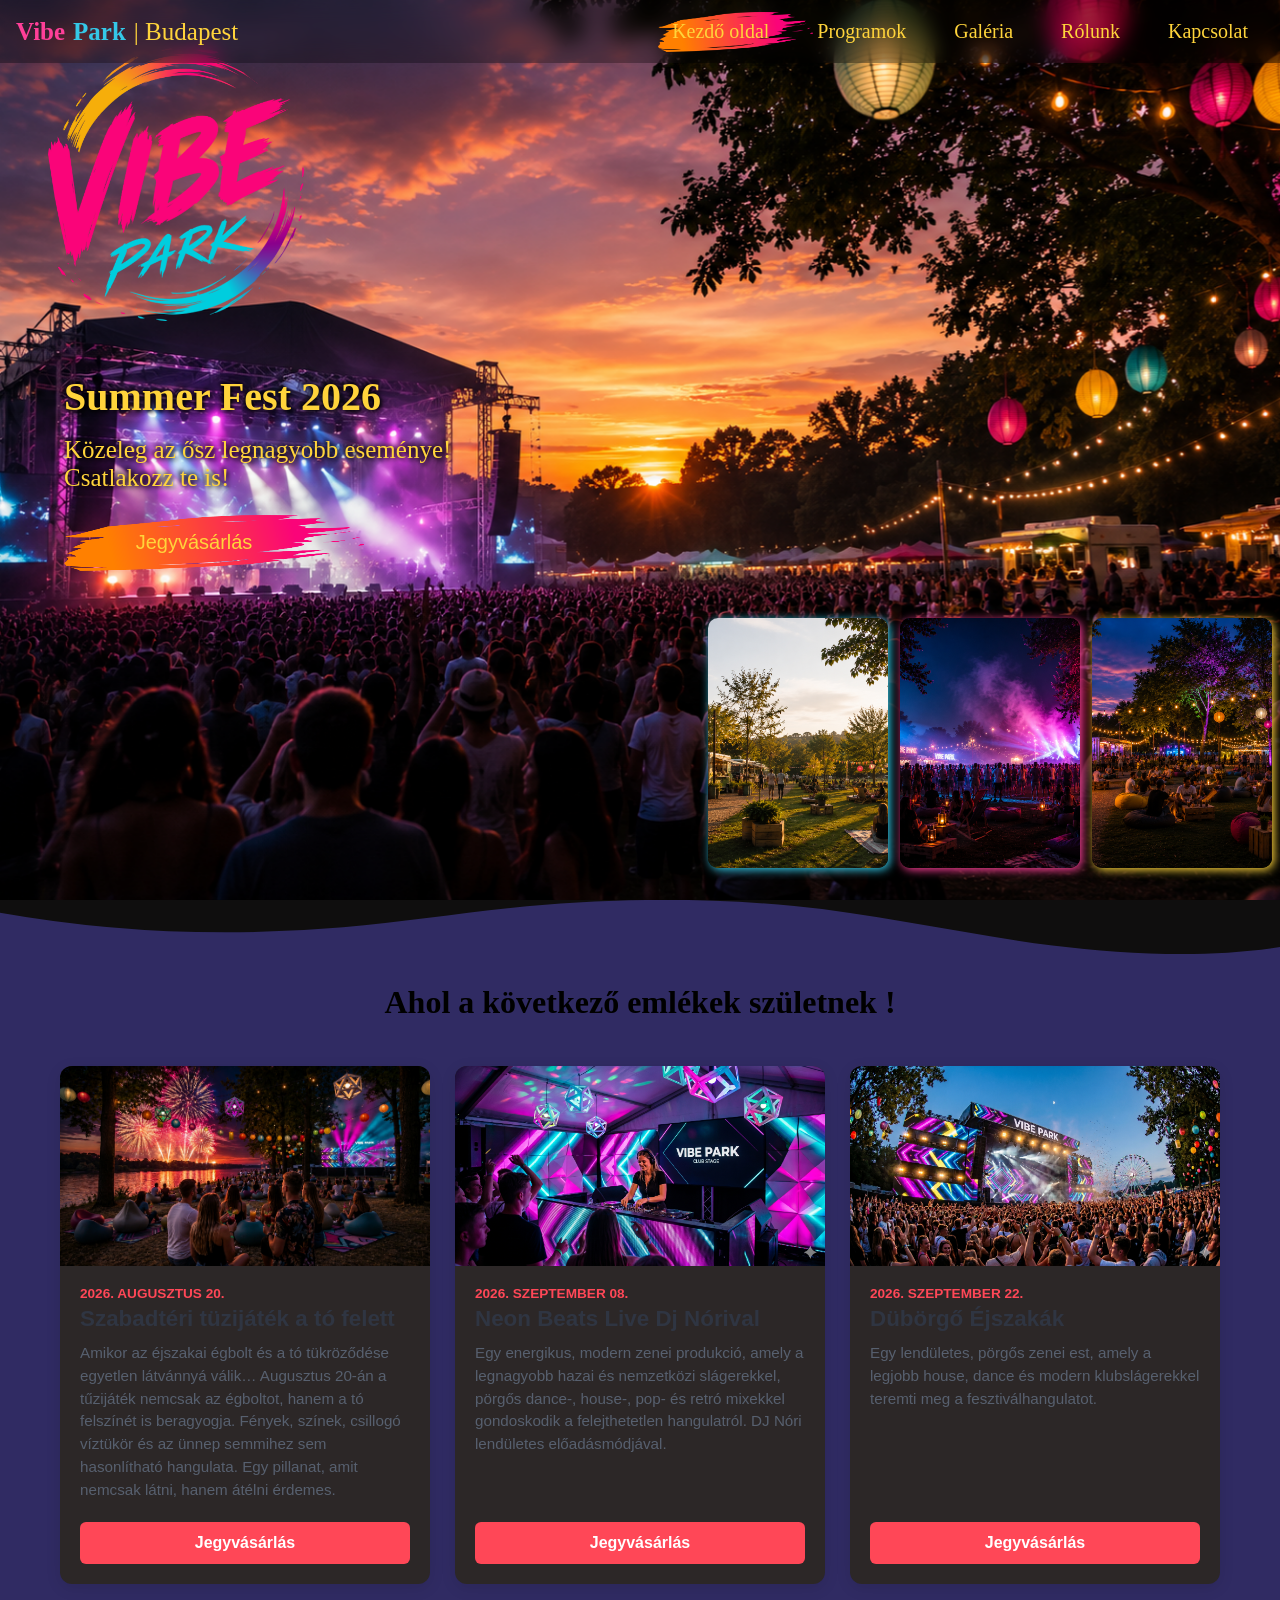
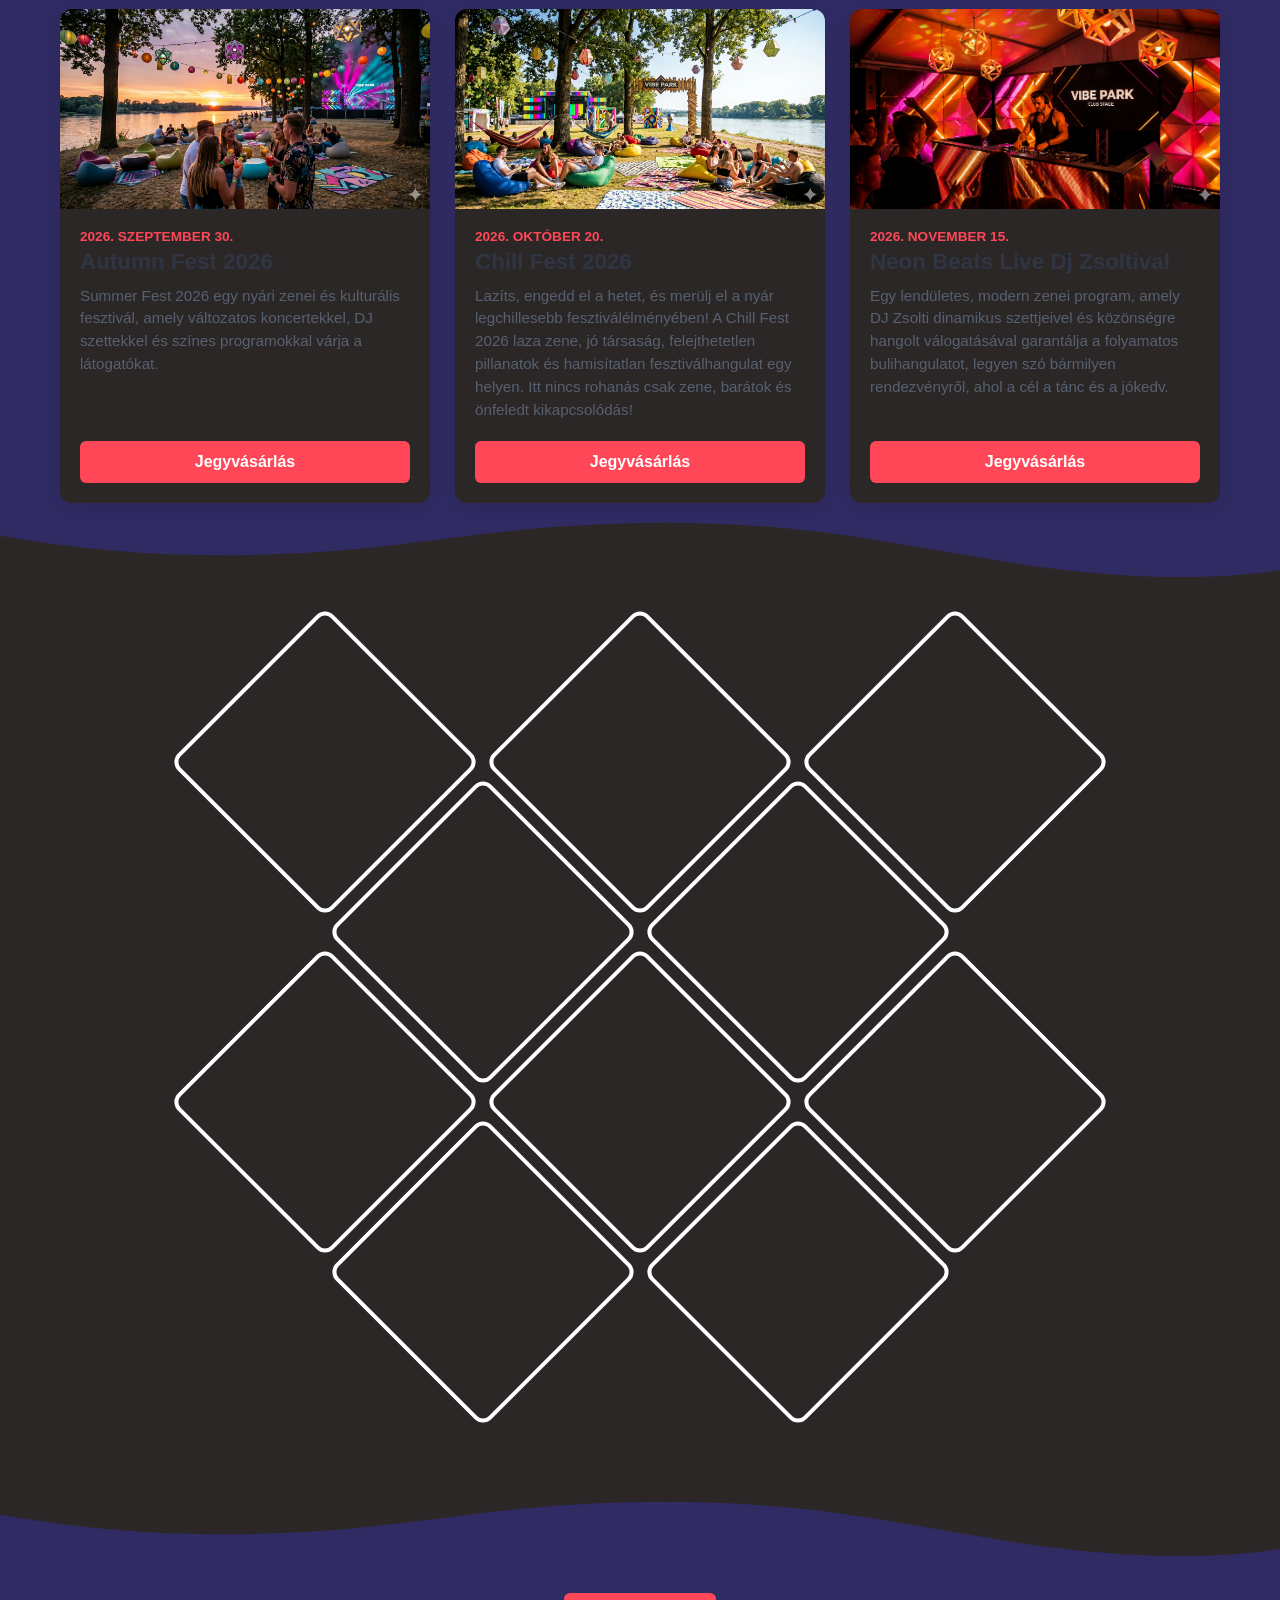
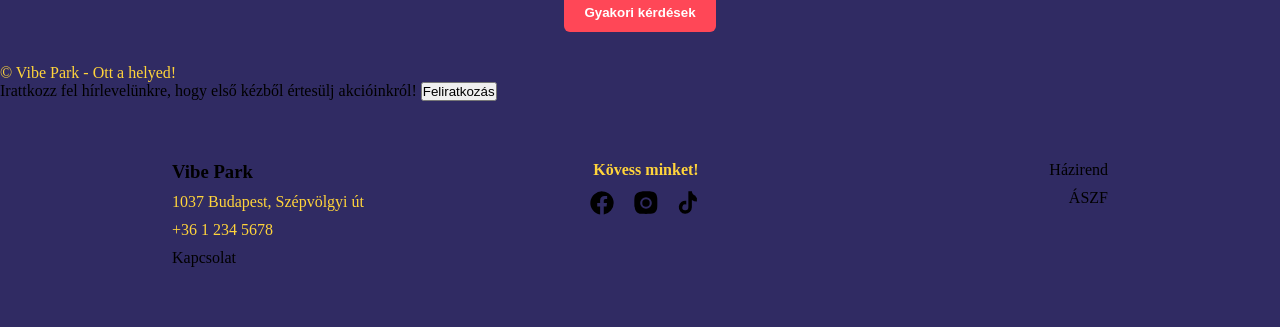
==== index.html @ c8af273b "Lorem kicserélve és elírások javítása" ====
<!DOCTYPE html>
<html lang="hu">

<head>
    <meta charset="UTF-8">
    <meta name="viewport" content="width=device-width, initial-scale=1.0">
    <title>Vibe Park Szabadtéri és Klubhelyszín</title>
    <link rel="stylesheet" href="style/main.css">
    <link rel="stylesheet" href="style/gallery.css">
    <link rel="stylesheet" href="style/hero.css">
    <link rel="stylesheet" href="style/menu.css">
    <link rel="stylesheet" href="style/koncert.css">
</head>

<body>
    <nav class="nav">
        <a class="navbar-brand" href="#top">
            <p style="color: #ff3f98; padding-right: 8px; font-weight: bold;">Vibe</p>
            <p style="color: #34c8e8; padding-right: 8px; font-weight: bold;">Park</p>| Budapest
        </a>
        <button class="nav-toggler" onclick="hambOn()">
            <div class="navbar-toggler-icon">
                <div class="hambicon-line hambline1"></div>
                <div class="hambicon-line hambline2"></div>
                <div class="hambicon-line hambline3"></div>
            </div>
        </button>
        <ul class="nav-list hidden-nav-list">
            <li class="nav-item hidden-nav-item">
                <div class="img-active"></div>
                <div class="img"></div>
                <a class="nav-link" aria-current="page" href="index.html">Kezdő oldal</a>
            </li>
            <li class="nav-item hidden-nav-item">
                <div class="img"></div>
                <a class="nav-link" href="sites/programok.html">Programok</a>
            </li>
            <li class="nav-item hidden-nav-item">
                <div class="img"></div>
                <a class="nav-link" href="sites/galeria.html">Galéria</a>
            </li>
            <li class="nav-item hidden-nav-item">
                <div class="img"></div>
                <a class="nav-link" href="sites/rolunk.html">Rólunk</a>
            </li>
            <li class="nav-item hidden-nav-item">
                <div class="img"></div>
                <a class="nav-link" href="sites/kapcsolat.html">Kapcsolat</a>
            </li>
        </ul>
    </nav>

    <main>
        <section class="hero-section" id="top">
            <img id="main-hero" src="" alt="">
            <img src="img/logo/logo.png" alt="Vibe Park logo" class="hero-logo">
            <div class="hero-disc">
                <h1>Summer Fest 2026</h1>
                <p>Közeleg az ősz legnagyobb eseménye! <br> Csatlakozz te is!</p>
            
                <button class="ticket" data-id="3">Jegyvásárlás</button>
            </div>

            <div class="hero-kep">
                <img src="img/hero/hero1.png" alt="">
            </div>

            <div class="hero-kep">
                <img src="img/hero/hero2.png" alt="">
            </div>

            <div class="hero-kep">
                <img src="img/hero/hero3.png" alt="">
            </div>

            <div class="hero-kep">
                <img src="img/hero/hero4.png" alt="">
            </div>

            <div class="hero-kep">
                <img src="img/hero/hero5.png" alt="">
            </div>

        </section>


        <div class="custom-shape-divider">
            <svg id="first-divider" data-name="Layer 1" xmlns="http://www.w3.org/2000/svg" viewBox="0 0 1200 120" preserveAspectRatio="none">
                <path d="M321.39,56.44c58-10.79,114.16-30.13,172-41.86,82.39-16.72,168.19-17.73,250.45-.39C823.78,31,906.67,72,985.66,92.83c70.05,18.48,146.53,26.09,214.34,3V0H0V27.35A600.21,600.21,0,0,0,321.39,56.44Z" 
                class="shape-fill-first"></path>
            </svg>
        </div>

        <h1 style="margin: 25px; text-align: center;">Ahol a következő emlékek születnek !</h1>


        <section class="koncertek-grid">

            <!-- 0. Koncert lejárt, 404 es oldal.-->
            <div class="koncert-kartya">
                <div class="kep-tarolo">
                    <img src="img/koncertek/tuzijatek.png" alt="beltéri koncert dj vel">
                </div>
                <div class="koncert-tartalom">
                    <span class="datum">2026. Augusztus 20.</span>
                    <h3>Szabadtéri tüzijáték a tó felett</h3>
                    <p class="leiras">Amikor az éjszakai égbolt és a tó tükröződése egyetlen látvánnyá válik… Augusztus 20-án a tűzijáték nemcsak az égboltot, hanem a tó felszínét is beragyogja. Fények, színek, csillogó víztükör és az ünnep semmihez sem hasonlítható hangulata. Egy pillanat, amit nemcsak látni, hanem átélni érdemes.</p>
                    <a href="404.html" class="jegy-gomb">Jegyvásárlás</a>
                </div>
            </div>

            <!-- 1. Koncert dj vel-->
            <div class="koncert-kartya">
                <div class="kep-tarolo">
                    <img src="img/koncertek/belteri.png" alt="beltéri koncert dj vel">
                </div>
                <div class="koncert-tartalom">
                    <span class="datum">2026. SZEPTEMBER 08.</span>
                    <h3>Neon Beats Live Dj Nórival</h3>
                    <p class="leiras">Egy energikus, modern zenei produkció, amely a legnagyobb hazai és nemzetközi slágerekkel, pörgős dance-, house-, pop- és retró mixekkel gondoskodik a felejthetetlen hangulatról. DJ Nóri lendületes előadásmódjával.</p>
                    <a href="sites/jegyvasarlas.html" class="jegy-gomb" data-id="1">Jegyvásárlás</a>
                </div>
            </div>

            <!-- 2. Koncert -->
            <div class="koncert-kartya">
                <div class="kep-tarolo">
                    <img src="img/koncertek/elozene.png" alt="élő zene a színpadon">
                </div>
                <div class="koncert-tartalom">
                    <span class="datum">2026. SZEPTEMBER 22.</span>
                    <h3>Dübörgő Éjszakák</h3>
                      <p class="leiras">Egy lendületes, pörgős zenei est, amely a legjobb house, dance és modern klubslágerekkel teremti meg a fesztiválhangulatot.</p>
                    <a href="sites/jegyvasarlas.html" class="jegy-gomb" data-id="2">Jegyvásárlás</a>
                </div>
            </div>

            <!-- 3. Koncert -->
            <div class="koncert-kartya">
                <div class="kep-tarolo">
                    <img src="img/koncertek/este.png" alt="Esti bulira hangolódás">
                </div>
                <div class="koncert-tartalom">
                    <span class="datum">2026. SZEPTEMBER 30.</span>
                    <h3>Autumn Fest 2026</h3>
                    <p class="leiras">Summer Fest 2026 egy nyári zenei és kulturális fesztivál, amely változatos koncertekkel, DJ szettekkel és színes programokkal várja a látogatókat.</p>
                    <a href="sites/jegyvasarlas.html" class="jegy-gomb" data-id="3">Jegyvásárlás</a>
                </div>
            </div>

            <!-- 3. Koncert nappali képpel -->
            <div class="koncert-kartya">
                <div class="kep-tarolo">
                    <img src="img/koncertek/szabadter.png" alt="nappali szabadtér">
                </div>
                <div class="koncert-tartalom">
                    <span class="datum">2026. OKTÓBER 20.</span>
                    <h3>Chill Fest 2026</h3>
                    <p class="leiras">Lazíts, engedd el a hetet, és merülj el a nyár legchillesebb fesztiválélményében! A Chill Fest 2026 laza zene, jó társaság, felejthetetlen pillanatok és hamisítatlan fesztiválhangulat egy helyen. Itt nincs rohanás csak zene, barátok és önfeledt kikapcsolódás!</p>
                    <a href="sites/jegyvasarlas.html" class="jegy-gomb" data-id="4">Jegyvásárlás</a>
                </div>
            </div>

            <!-- 4. Koncert dj vel-->
            <div class="koncert-kartya">
                <div class="kep-tarolo">
                    <img src="img/koncertek/belteri2.png" alt="beltéri koncert dj vel">
                </div>
                <div class="koncert-tartalom">
                    <span class="datum">2026. NOVEMBER 15.</span>
                    <h3>Neon Beats Live Dj Zsoltival</h3>
                    <p class="leiras">Egy lendületes, modern zenei program, amely DJ Zsolti dinamikus szettjeivel és közönségre hangolt válogatásával garantálja a folyamatos bulihangulatot, legyen szó bármilyen rendezvényről, ahol a cél a tánc és a jókedv.</p>
                    <a href="sites/jegyvasarlas.html" class="jegy-gomb" data-id="5">Jegyvásárlás</a>
                </div>
            </div>

        </section>

        <div class="custom-shape-divider">
            <svg id="second-divider" data-name="Layer 1" xmlns="http://www.w3.org/2000/svg" viewBox="0 0 1200 120" preserveAspectRatio="none">
                <path d="M321.39,56.44c58-10.79,114.16-30.13,172-41.86,82.39-16.72,168.19-17.73,250.45-.39C823.78,31,906.67,72,985.66,92.83c70.05,18.48,146.53,26.09,214.34,3V0H0V27.35A600.21,600.21,0,0,0,321.39,56.44Z" 
                class="shape-fill-second"></path>
            </svg>
        </div>

       <section class="hex-gallery">
            <div class="gallery-big">
            <div class="hex-grid">
            <div class="hex-grid-row">
                <div class="hex"><img src="IMG/galeria/gallery00.jpg" alt="Vibe Park"></div>
                <div class="hex"><img src="IMG/galeria/gallery01.jpg" alt="Vibe Park"></div>
                <div class="hex"><img src="IMG/galeria/gallery02.jpg" alt="Vibe Park"></div>
                <div class="hex"><img src="IMG/galeria/gallery03.jpg" alt="Vibe Park"></div>
            </div>
            <div class="hex-grid-row-offset">
                <div class="hex"><img src="IMG/galeria/gallery04.jpg" alt="Vibe Park"></div>
                <div class="hex"><img src="IMG/galeria/gallery05.jpg" alt="Vibe Park"></div>
                <div class="hex"><img src="IMG/galeria/gallery06.jpg" alt="Vibe Park"></div>
            </div>
            <div class="hex-grid-row">
                <div class="hex"><img src="IMG/galeria/gallery07.jpg" alt="Vibe Park"></div>
                <div class="hex"><img src="IMG/galeria/gallery08.jpg" alt="Vibe Park"></div>
                <div class="hex"><img src="IMG/galeria/gallery09.jpg" alt="Vibe Park"></div>
                <div class="hex"><img src="IMG/galeria/gallery10.jpg" alt="Vibe Park"></div>
            </div>
            </div>
            </div>

            <div class="gallery-medium">
            <div class="hex-grid">
            <div class="hex-grid-row">
                <div class="hex"><img src="IMG/galeria/gallery00.jpg" alt="Vibe Park"></div>
                <div class="hex"><img src="IMG/galeria/gallery01.jpg" alt="Vibe Park"></div>
                <div class="hex"><img src="IMG/galeria/gallery02.jpg" alt="Vibe Park"></div>
            </div>
            <div class="hex-grid-row-offset">
                <div class="hex"><img src="IMG/galeria/gallery03.jpg" alt="Vibe Park"></div>
                <div class="hex"><img src="IMG/galeria/gallery04.jpg" alt="Vibe Park"></div>
            </div>
            <div class="hex-grid-row">
                <div class="hex"><img src="IMG/galeria/gallery05.jpg" alt="Vibe Park"></div>
                <div class="hex"><img src="IMG/galeria/gallery06.jpg" alt="Vibe Park"></div>
                <div class="hex"><img src="IMG/galeria/gallery07.jpg" alt="Vibe Park"></div>
            </div>
             <div class="hex-grid-row-offset">
                <div class="hex"><img src="IMG/galeria/gallery08.jpg" alt="Vibe Park"></div>
                <div class="hex"><img src="IMG/galeria/gallery09.jpg" alt="Vibe Park"></div>
            </div>
            </div>
            </div>

            <div class="gallery-small">
            <div class="hex-grid">
            <div class="hex-grid-row">
                <div class="hex"><img src="IMG/galeria/gallery00.jpg" alt="Vibe Park"></div>
                <div class="hex"><img src="IMG/galeria/gallery01.jpg" alt="Vibe Park"></div>
            </div>
            <div class="hex-grid-row-offset">
                <div class="hex"><img src="IMG/galeria/gallery02.jpg" alt="Vibe Park"></div>
                <div class="hex"><img src="IMG/galeria/gallery03.jpg" alt="Vibe Park"></div>
            </div>
            <div class="hex-grid-row">
                <div class="hex"><img src="IMG/galeria/gallery04.jpg" alt="Vibe Park"></div>
                <div class="hex"><img src="IMG/galeria/gallery05.jpg" alt="Vibe Park"></div>
            </div>
            <div class="hex-grid-row-offset">
                <div class="hex"><img src="IMG/galeria/gallery06.jpg" alt="Vibe Park"></div>
                <div class="hex"><img src="IMG/galeria/gallery07.jpg" alt="Vibe Park"></div>
            </div>
            <div class="hex-grid-row">
                <div class="hex"><img src="IMG/galeria/gallery08.jpg" alt="Vibe Park"></div>
                <div class="hex"><img src="IMG/galeria/gallery09.jpg" alt="Vibe Park"></div>               
            </div>
            </div>
            </div>

            <div class="gallery-xs">
            <div class="hex-grid">
            <div class="hex-grid-row">
                <div class="hex"><img src="IMG/galeria/gallery00.jpg" alt="Vibe Park"></div>
                <div class="hex"><img src="IMG/galeria/gallery01.jpg" alt="Vibe Park"></div>
            </div>
            <div class="hex-grid-row-offset">
                <div class="hex"><img src="IMG/galeria/gallery02.jpg" alt="Vibe Park"></div>
            </div>
            <div class="hex-grid-row">
                <div class="hex"><img src="IMG/galeria/gallery03.jpg" alt="Vibe Park"></div>
                <div class="hex"><img src="IMG/galeria/gallery04.jpg" alt="Vibe Park"></div>
            </div>
            <div class="hex-grid-row-offset">
                <div class="hex"><img src="IMG/galeria/gallery05.jpg" alt="Vibe Park"></div>
            </div>
            <div class="hex-grid-row">
                <div class="hex"><img src="IMG/galeria/gallery06.jpg" alt="Vibe Park"></div>
                <div class="hex"><img src="IMG/galeria/gallery07.jpg" alt="Vibe Park"></div>               
            </div>
             <div class="hex-grid-row-offset">
                <div class="hex"><img src="IMG/galeria/gallery08.jpg" alt="Vibe Park"></div>
            </div>
             <div class="hex-grid-row">
                <div class="hex"><img src="IMG/galeria/gallery09.jpg" alt="Vibe Park"></div>
                <div class="hex"><img src="IMG/galeria/gallery10.jpg" alt="Vibe Park"></div>               
            </div>
            </div>
            </div>

            <div class="gallery-mini">
            <div class="hex-grid">
            <div class="hex-grid-row">
                <div class="hex"><img src="IMG/galeria/gallery00.jpg" alt="Vibe Park"></div>
            </div>
            <div class="hex-grid-row-offset">
                <div class="hex"><img src="IMG/galeria/gallery01.jpg" alt="Vibe Park"></div>
            </div>
            <div class="hex-grid-row">
                <div class="hex"><img src="IMG/galeria/gallery02.jpg" alt="Vibe Park"></div>
            </div>
            <div class="hex-grid-row-offset">
                <div class="hex"><img src="IMG/galeria/gallery03.jpg" alt="Vibe Park"></div>                
            </div>
            <div class="hex-grid-row">
                <div class="hex"><img src="IMG/galeria/gallery04.jpg" alt="Vibe Park"></div>               
            </div>
            <div class="hex-grid-row-offset">
                <div class="hex"><img src="IMG/galeria/gallery05.jpg" alt="Vibe Park"></div>                
            </div>
            <div class="hex-grid-row">
                <div class="hex"><img src="IMG/galeria/gallery06.jpg" alt="Vibe Park"></div>               
            </div>
            </div>
            </div>
        </section>

        <div class="custom-shape-divider">
            <svg id="third-divider" data-name="Layer 1" xmlns="http://www.w3.org/2000/svg" viewBox="0 0 1200 120" preserveAspectRatio="none">
                <path d="M321.39,56.44c58-10.79,114.16-30.13,172-41.86,82.39-16.72,168.19-17.73,250.45-.39C823.78,31,906.67,72,985.66,92.83c70.05,18.48,146.53,26.09,214.34,3V0H0V27.35A600.21,600.21,0,0,0,321.39,56.44Z" 
                class="shape-fill-third"></path>
            </svg>
        </div>

        <div class="faq">
            <button class="q-btn">Gyakori kérdések</button>
            <div class="q-modal" hidden>
                <div class="questions-szulo" >
                    <div class="kerdesek">
                        <h4 class="kerdes">Van parkolási lehetőség?</h4>
                        <p class="valasz" hidden>A helyszín saját őrzött parkolóval rendelkezik.</p>
                    </div>

                    <div class="kerdesek">
                        <h4 class="kerdes">Kutyát/háziállatot be lehet vinni?</h4>
                        <p class="valasz" hidden>A fesztivál területére háziállatot , a segítő- és vakvezető kutyák kivételével , nem lehet behozni. A fesztivál nagy tömege, a hangos zene és a meleg idő az állatok számára megterhelő lehet, ezért kérjük, kedvencedet hagyd otthon biztonságos környezetben.</p>
                    </div>

                    <div class="kerdesek">
                        <h4 class="kerdes">Mi a korhatár a koncerteken?</h4>
                        <p class="valasz" hidden>A fesztivál programjai alapvetően korhatár nélkül látogathatók, azonban egyes koncertekre vagy programokra külön korhatár vonatkozhat. A 14 év alatti gyermekek számára nagykorú kísérő jelenléte javasolt, a 14 év alattiak pedig csak szülő vagy nagykorú kísérő felügyeletével látogathatják a rendezvényt.</p>
                    </div>

                    <div class="kerdesek">
                        <h4 class="kerdes">Van lehetőség étel- és italvásárlásra a fesztivál területén?</h4>
                        <p class="valasz" hidden>Igen, a fesztivál területén több büfé, étel- és italpult várja a látogatókat. Többféle étel és ital közül lehet választani, így vegetáriánus és egyéb étkezési igényekre is igyekszünk megfelelő lehetőségeket biztosítani.</p>
                    </div>

                    <div class="kerdesek">
                        <h4 class="kerdes">Mi történik, ha elveszítek valamit a fesztiválon?</h4>
                        <p class="valasz" hidden>Az elveszett tárgyakat a fesztivál információs pontján lehet leadni és érdeklődni az elveszett tárgyak iránt. Ha megtaláljuk a keresett tárgyat, az átvételhez szükség lehet a tulajdonjog igazolására. A fesztivál után az elveszett tárgyakkal kapcsolatos érdeklődést az elérhetőségeinken keresztül is fogadjuk.</p>
                    </div>
                </div>
            </div>
        </div>

        
    </main>

    <footer>
        <p> &copy; Vibe Park - Ott a helyed! </p>
        <div class="hirlevel">
            Irattkozz fel hírlevelünkre, hogy első kézből értesülj akcióinkról!
            <button>Feliratkozás</button>
        </div>
    </footer>

    <script src="js/gallery.js"></script>
    <script src="js/hero.js"></script>
    <script src="js/menu.js"></script>
    <script src="js/questions.js"></script>
    <script src="js/jegy-navigalas.js"></script>
</body>

<footer class="site-footer">
    <div class="footer-contact">
        <h3>Vibe Park</h3>
        <p class="footer-address">1037 Budapest, Szépvölgyi út</p>
        <p class="footer-phone"><a href="tel:+36301234567">+36 1 234 5678</a></p>
        <a href="sites/kapcsolat.html" class="footer-link">Kapcsolat</a>
    </div>

    <div class="footer-social">
        <p class="footer-heading">Kövess minket!</p>
        <div class="social-icons">
            <a href="https://facebook.com/vibepark" target="_blank" rel="noopener" aria-label="Facebook">
                <svg viewBox="0 0 24 24" width="28" height="28"><path fill="currentColor" d="M22 12a10 10 0 1 0-11.6 9.9v-7H7.9V12h2.5V9.8c0-2.5 1.5-3.9 3.8-3.9 1.1 0 2.2.2 2.2.2v2.4h-1.3c-1.2 0-1.6.8-1.6 1.6V12h2.8l-.4 2.9h-2.4v7A10 10 0 0 0 22 12z"/></svg>
            </a>
            <a href="https://instagram.com/vibepark" target="_blank" rel="noopener" aria-label="Instagram">
                <svg viewBox="0 0 24 24" width="28" height="28"><path fill="currentColor" d="M12 2c2.7 0 3.1 0 4.1.1 1 .1 1.7.2 2.3.5.6.2 1.1.6 1.6 1.1.5.5.8.9 1.1 1.6.2.6.4 1.3.5 2.3.1 1 .1 1.4.1 4.1s0 3.1-.1 4.1c-.1 1-.2 1.7-.5 2.3-.2.6-.6 1.1-1.1 1.6-.5.5-.9.8-1.6 1.1-.6.2-1.3.4-2.3.5-1 .1-1.4.1-4.1.1s-3.1 0-4.1-.1c-1-.1-1.7-.2-2.3-.5a4.4 4.4 0 0 1-1.6-1.1 4.4 4.4 0 0 1-1.1-1.6c-.2-.6-.4-1.3-.5-2.3C2 15.1 2 14.7 2 12s0-3.1.1-4.1c.1-1 .2-1.7.5-2.3.2-.6.6-1.1 1.1-1.6.5-.5.9-.8 1.6-1.1.6-.2 1.3-.4 2.3-.5C8.9 2 9.3 2 12 2zm0 5a5 5 0 1 0 0 10 5 5 0 0 0 0-10zm0 8.2a3.2 3.2 0 1 1 0-6.4 3.2 3.2 0 0 1 0 6.4zm5.2-8.4a1.2 1.2 0 1 1 0-2.4 1.2 1.2 0 0 1 0 2.4z"/></svg>
            </a>
            <a href="https://tiktok.com/@vibepark" target="_blank" rel="noopener" aria-label="TikTok">
                <svg viewBox="0 0 24 24" width="28" height="28"><path fill="currentColor" d="M16.6 5.8a4.3 4.3 0 0 1-3-3.8h-3v13.7a2.6 2.6 0 1 1-1.8-2.5v-3.1a5.6 5.6 0 1 0 4.8 5.6V9.4a7.3 7.3 0 0 0 4.3 1.4V7.7a4.3 4.3 0 0 1-1.3-1.9z"/></svg>
            </a>
        </div>
    </div>

    <div class="footer-legal">
        <a href="vibepark_hazirend.pdf" target="_blank" rel="noopener">Házirend</a>
        <a href="aszf.pdf" target="_blank" rel="noopener">ÁSZF</a>
    </div>
</footer>

</html>
---- style/main.css ----
* {
    margin: 0;
    padding: 0;
    box-sizing: border-box;
    scroll-behavior: smooth;
}

:root{
    --bg-color: #f2efef; /*világos háttérszín*/
    --surface-color: #34c8e8; /*kártyák háttere*/
    --primary-color: #ff3f98; /*elsődleges szín*/
    --text-color: #ffd43b; /*szöveg színe*/
    --muted-text: #57606f;
    --text-hover: #0f0800; /*hover/active szöveg szín*/
    --title-color: #ff6b45; /*cím szín*/
    --font-family: 'Segoe UI', Tahoma, Geneva, Verdana, sans-serif; /*betűtipus*/
    /*--background: linear-gradient(135deg, #0f0c29, #302b63, #24243e);*/
    --background: #302b63;
}

body {
    overflow-x: hidden;
    width: 100%;
    /* Sötét lila -> mélykék átmenet */
    background: var(--background);
    background-attachment: fixed; /* Görgetésnél is egyben marad a háttér */
    min-height: 100vh;
    margin: 0;
}

td, th{
    border: 1px solid black;
    text-align: center;
}

/*Űrlap formázás*/
.contact-form {
    max-width: 50%;
    display: flex;
    padding: 0.5rem;
    flex-direction: column;
    border: 3px solid transparent;
    border-radius: 4px;
    background:  linear-gradient(135deg, #ff3f98, #ff9d2f, #ffd43b) border-box;
    align-items: center;
    font-family: inherit;
    font-size: 1rem;
    transition: border-color 0.3s;
}

.contact-form input, .contact-form textarea {
    padding: 10px;
    margin-bottom: 10px;
    width: 100%;
    border: 2px solid ;
    font-size: 0,5rem;
}
.contact-form textarea {
    resize: vertical;
}
.contact-form input:focus, .contact-form textarea:focus{
    outline: none;
    border-color: blue;
}

/*gyakori kérdések*/
.q-btn{
    border: none;
    width: fit-content;
    margin: 1rem auto;
    cursor: pointer;
    display: inline-block;
    text-align: center;
    background-color: #ff4757;
    color: #ffffff;
    text-decoration: none;
    padding: 12px 20px;
    border-radius: 6px;
    font-weight: bold;
    transition: background-color 0.2s ease;
}
.q-btn:hover{
    background-color: #e84118;
}
.q-modal{
    width: 800px;
    text-align: center;
    margin: auto;
    padding: 1rem;
    background: #2c2727;
    border-radius: 6px;
}

.faq{
    position: relative;
    max-width: 1200px;
    margin: auto;
    padding: 1rem;
    display: flex;
    flex-direction: column;
    justify-content: center;
}
.questions-szulo{
    display: flex;
    flex-direction: column;
    gap: .8rem;
}
.kerdes{
    cursor: pointer;
    color: var(--title-color);
}
.kerdes:hover{
    color: #ff6b45;
    transform: scale(1.02);
}
.valasz{
    color: var(--muted-text);
    margin-top: .5rem;
}
footer p{
    color: var(--text-color);
}

.site-footer {
    display: flex;
    justify-content: space-evenly;
    align-items: flex-start;
    flex-wrap: wrap;
    gap: 40px;
    padding: 60px 20px;
}

.footer-contact,
.footer-social,
.footer-legal {
    display: flex;
    flex-direction: column;
    gap: 10px;
    min-width: 180px;
}

.footer-social {
    align-items: center;
    text-align: center;
}

.footer-heading {
    margin: 0;
    font-weight: bold;
}

.social-icons {
    display: flex;
    gap: 16px;
}

.social-icons a {
    color: inherit;
    display: flex;
}

.footer-legal {
    align-items: flex-end;
    text-align: right;
}

.footer-contact a,
.footer-legal a {
    color: inherit;
    text-decoration: none;
}

.footer-contact a:hover,
.footer-legal a:hover,
.social-icons a:hover {
    opacity: 0.7;
}

@media (max-width: 700px) {
    .site-footer {
        flex-direction: column;
        align-items: center;
        text-align: center;
        gap: 30px;
    }

    .footer-contact,
    .footer-legal {
        align-items: center;
        text-align: center;
    }
}
---- style/gallery.css ----
/*Főoldal galéria*/

html, body {
    overflow-x: hidden;
}

.hex-gallery {
    background: #2c2727;
    --cell-size: 220px;
    --column-gap: 95px;
    --row-offset: -50px;
    padding: 120px 20px;
}

.hex-grid {
    display: flex;
    flex-direction: column;
    align-items: flex-start;
    width: fit-content;
    margin: 0 auto;
    
}

.hex-grid-row,
.hex-grid-row-offset {
    display: grid;
    grid-auto-flow: column;
    grid-auto-columns: var(--cell-size);
    column-gap: var(--column-gap);
    margin-top: var(--row-offset);
}

.hex-grid-row-offset {
    margin-left: calc((var(--cell-size) + var(--column-gap)) / 2);
}

.hex {
    width: var(--cell-size);
    height: var(--cell-size);
    overflow: hidden;
    transform: rotate(45deg);
    border: 4px solid white;
    border-radius: 12px;
    position: relative;
    transition: transform .3s ease;
    box-sizing: border-box;
}

.hex:hover {
    transform: rotate(45deg) scale(1.08);
    z-index: 5;
}

.hex img {
    position: absolute;
    top: 50%;
    left: 50%;
    width: 150%;
    height: 150%;
    object-fit: cover;
    transform: translate(-50%, -50%) rotate(-45deg);
}

.gallery-big {
    display: block;
}

.gallery-medium {
    display: none;
}

.gallery-small {
    display: none;
}

.gallery-xs {
    display: none;
}

.gallery-mini {
    display: none;
}

@media (max-width: 1280px) {
.gallery-big,
.gallery-small,
.gallery-xs,
.gallery-mini {
    display: none;
}

.gallery-medium {
    display: block;
}
}

@media (max-width: 950px) {
.gallery-big,
.gallery-medium,
.gallery-xs,
.gallery-mini {
    display: none;
}

.gallery-small {
    display: block;
}
}

@media (max-width: 770px){
.gallery-big,
.gallery-medium,
.gallery-small,
.gallery-mini {
    display: none;
}

.gallery-xs {
    display: block;
}
}

@media (max-width: 630px) {
.gallery-big,
.gallery-medium,
.gallery-xs,
.gallery-small {
    display: none;
}

.gallery-mini {
    display: block;
}
}

/*Galéria lap*/

.gallery-section {
    padding: 80px 0;
}

.section-title {
    text-align: center;
    font-size: 2.5rem;
    padding-bottom: 2rem;
    text-shadow: 2px 2px 2px rgba(0, 0, 0, 0.4);
    color: var(--primary-color);
    font-size: 2.5rem;
}

.gallery-grid {
    justify-content: center;
    display: flex;
    flex-wrap: wrap;
    gap: 20px;
}

.gallery-item {
    margin: 0;
    flex: 0 0 auto;
}

.gallery-button {
    display: block;
    width: 100%;
    padding: 16px;
    padding-bottom: 32px;
    background: #fff;
    border: none;
    border-radius: 8px;
    cursor: pointer;
    overflow: hidden;
    box-shadow: 0 8px 24px rgba(0, 0, 0, 0.08);
    transition:
        transform .25s ease,
        box-shadow .25s ease;
}

.gallery-button:hover {
    transform: translateY(-6px);
    box-shadow: 0 16px 32px rgba(0, 0, 0, 0.12);
}

.gallery-button img {
    display: block;
    width: 100%;
    height: 280px;
    object-fit: cover;
    border-radius: 4px;
    transition: transform .3s ease;
}

@media (max-width: 500px) {
    .gallery-button img {
        height: 200px;
    }
}

.gallery-button:hover img {
    transform: scale(1.05);
}

.lightbox {
    position: fixed;
    inset: 0;

    display: flex;
    justify-content: center;
    align-items: center;

    background: rgba(0, 0, 0, .8);
    z-index: 10000;
}

.lightbox-frame {
    background: #fff;
    padding: 16px;
    padding-bottom: 32px;
    border-radius: 8px;
    box-shadow: 0 20px 60px rgba(0, 0, 0, .4);
}

.lightbox-image {
    display: block;
    max-width: 80vw;
    max-height: 80vh;
    border-radius: 4px;
}

.lightbox-close,
.lightbox-prev,
.lightbox-next {
    position: absolute;
    color: white;
    font-size: 50px;
    font-weight: bold;
    cursor: pointer;
    user-select: none;
    transition: color 0.3s ease;
    background: none;
    border: none;
}

.lightbox-close:hover,
.lightbox-prev:hover,
.lightbox-next:hover {
    color: #34c8e8;
}

.lightbox-close {
    top: 20px;
    right: 30px;
}

.lightbox-prev {
    left: 20px;
}

.lightbox-next {
    right: 20px;
}

.hidden {
    display: none;
}
---- style/hero.css ----
.hero-section{
    height: 100vh;
    width: 100%;
    position: relative;
    overflow: hidden;
    background-size: cover;
    background-position: center;
    background-repeat: no-repeat;
}
.hero-logo{
    position: relative;
    max-width: 20%;
    min-width: 150px;
    z-index: 10;
    margin: 3rem;
}
#main-hero{
    position: absolute;
    inset: 0;
    width: 100%;
    height: 100%;
    object-fit: cover;
    z-index: 3;
    transform-origin: 50% 75%;
    animation-fill-mode: forwards;
}
#main-hero.grow{
    animation: heroGrow .6s ease forwards;
}
@keyframes heroGrow{
    from{
        transform: scale(.2);
    }
    to{
        transform: scale(1);
    }
}
.hero-kep{
    position: absolute;
    right: 0;
    box-shadow: 2px 2px 10px var(--primary-color);
    transition: transform 0.5s ease,
                width 0.5s ease,
                height 0.5s ease,
                opacity 0s ease,
                box-shadow 2s ease;
}
.hero-kep img{
    height: 250px;
    width: 180px;
    object-fit: cover;
    transition: width 0.5s ease,
                height 0.5s ease,
                opacity 0.5s ease;
}



     
.hero-disc{
    position: relative;
    z-index: 10;
    display: flex;
    gap: 1rem;
    flex-direction: column;

    padding-left: 4rem;
    color: white;
    color: var(--text-color);
    text-shadow: -2px -2px 4px rgb(0, 0, 0), 2px 2px 4px rgb(0, 0, 0);
}
.hero-disc h1{
    font-size: 40px;
}
.hero-disc p{
    font-size: 25px;
}


.elsohero,
.masodikhero,
.harmadikhero{
    position: absolute;
    height: 250px;
    width: 180px;
    overflow: hidden;
    border-radius: 10px;
    bottom: 2rem;
    z-index: 20;
    cursor: pointer;
}
.elsohero img,
.masodikhero img,
.harmadikhero img,
.hiddenhero img{
    height: 100%;
    width: 100%;
    object-fit: cover;
}
.elsohero{
    transform: translateX(-30rem);
    box-shadow: 2px 2px 10px var(--surface-color);
}
.masodikhero{
    transform: translateX(-17rem);
    box-shadow: 2px 2px 10px var(--primary-color);
}
.harmadikhero{
    transform: translateX(-4rem);
    box-shadow: 2px 2px 10px var(--text-color);
}
@media (max-height: 580px){
    .elsohero,
    .masodikhero,
    .harmadikhero{
        scale: .85;
        bottom: 0;
    }
    .hero-logo{
        display: none;
    }
    .hero-disc{
        margin-top: 5rem;
    }
}
@media (max-width: 1300px){
    .elsohero{
        transform: translateX(-24.5rem);
        box-shadow: 2px 2px 10px var(--surface-color);
    }
    .masodikhero{
        transform: translateX(-12.5rem);
        box-shadow: 2px 2px 10px var(--primary-color);
    }
    .harmadikhero{
        transform: translateX(-.5rem);
        box-shadow: 2px 2px 10px var(--text-color);
    }
}
.hiddenhero{
    opacity: 0;
    transform: translateX(11rem);
    position: absolute;
    height: 250px;
    width: 180px;
    overflow: hidden;
    border-radius: 10px;
    bottom: 5rem;
    z-index: 1;
    box-shadow: 2px 2px 10px var(--surface-color);
}
.hero-section button{
    width: 300px;
    padding: 1rem 1.5rem;
    padding-right: 4rem;
    height: 70px;
    border: none;
    color: var(--text-color);
    font-size: 20px;
    background-color: transparent;
    background-image: url(../img/hoverbrush/hoverbrush.png);
    background-size: 100% 80%;
    background-position: center;
    background-repeat: no-repeat;
    cursor: pointer;
    transition: all 0.2s ease;
}
.hero-section button:hover{
    transform: scale(1.1);
    color: var(--text-hover);
}


@media (max-width: 1200px){
    .hero-section button{
        bottom: 40%;
        left: 55%;
    }
}
@media (max-width: 720px){
    .elsohero{
        transform: translateX(-15rem);
        z-index: 20;
    }
    .masodikhero{
        transform: translateX(-8rem);
        z-index: 19;
    }
    .harmadikhero{
        transform: translateX(-1rem);
        z-index: 18;
    }
    .hero-section button{
        bottom: 40%;
        left: 44%;
        width: 250px;
        height: 60px;
    }
    .elsohero, .masodikhero, .harmadikhero{
        height: 150px;
        width: 125px;
    }
}
@media (max-width: 440px){
    .elsohero{
        transform: translateX(-7rem);
        z-index: 20;
    }
    .masodikhero{
        transform: translateX(-4rem);
        z-index: 19;
    }
    .harmadikhero{
        transform: translateX(-1rem);
        z-index: 18;
    }
}
---- style/menu.css ----
.nav-toggler{
    position: absolute;
    top: 5px;
    color: var(--text-color);
    right: 10px;
    width: 50px;
    height: 50px;
    border-radius: 4px;
    background: transparent;
    border: none;
    backdrop-filter: blur(10px);
    box-shadow: 0px 0px 3px var(--surface-color);
    display: none;
    z-index: 110;
}
.hambicon-line{
    height: 3px;
    border-radius: 3px;
    width: 30px;
    background-color: var(--text-color);
}
.navbar-toggler-icon{
    height: 50px;
    width: 50px;
    position: relative;
}
.hambline1,
.hambline2,
.hambline3{
    transition: transform 0.2s ease;
    position: absolute;
}
.hambline1{
    top: 15px;
    left: 10px;
}
.hambline2{
    top: 25px;
    left: 10px;
}
.hambline3{
    top: 35px;
    left: 10px;
}
.hambline1.kapcsolt{
    transform: translateY(10px) rotate(45deg);
    
}
.hambline2.kapcsolt{
    opacity: 0;
}
.hambline3.kapcsolt{
    transform: translateY(-10px) rotate(-45deg);
}
.nav{
    display: flex;
    top: 0;
    left: 0;
    width: 100%;
    flex-direction: row;
    justify-content: space-between;
    background: rgba(0, 0, 0, 0.3);
    position: fixed;
    z-index: 1000;
    width: 100%;
    backdrop-filter: blur(10px);
    transition: transform 0.5s ease;
}
.nav.hide{
    transform: translateY(-100%);
}
.navbar-brand{
    display: flex;
    align-items: center;
    font-size: 25px;
    padding-left: 1rem;
    text-decoration: none;
    color: var(--text-color);
}
.nav-list{
    width: 75%;
    display: flex;
    justify-content: flex-end;
    flex-direction: row;
    gap: 3rem;
    padding: 1rem 2rem;
    }
.nav-item{
    list-style: none;
    position: relative;
    padding: 4px 0;
}
.img{
    position: absolute;
    top: -30%;
    left: -15%;
    width: 160%;
    height: 160%;
    background-image: url(../img/hoverbrush/hoverbrushhover.png);
    background-size: 100% 80%;
    background-position: center;
    background-repeat: no-repeat;
    z-index: 99;
    clip-path: inset(0 100% 0 0);
    transition: .3s ease;
}
.nav-item:hover .img{
    clip-path: inset(0 0 0 0)
}
.nav-item:hover .nav-link{
    color: var(--text-hover);
}
.img-active{
    position: absolute;
    top: -30%;
    left: -15%;
    width: 160%;
    height: 160%;
    background-image: url(../img/hoverbrush/hoverbrush.png);
    background-size: 100% 80%;
    background-position: center;
    background-repeat: no-repeat;
    z-index: 98;
}
.nav-link{
    position: relative;
    text-decoration: none;
    color: var(--text-color);
    font-size: 20px;
    z-index: 100;
    transition: color 0.3s ease;
}
.hidden-nav-list{
    opacity: 1;
}
.hidden-nav-item{
    opacity: 1;
}
@media (max-width: 1050px) {
    .nav{
        backdrop-filter: none;
    }
    .nav-toggler{
        display: block;
        cursor: pointer;
    }
    .nav-list{
        top: 5px;
        right: 8px;
        flex-direction: column;
        position: absolute;
        width: 230px;
        gap: 1rem;
        border-radius: 16px;
        background-color: rgba(0, 0, 0, 0.03);
        backdrop-filter: blur(10px);
        overflow: hidden;
        transition: all 0.1s ease;
    }
    .nav-item{
        width: fit-content;
        transition: all 0.2s ease-out;
        opacity: 1;
    }
    .hidden-nav-list{
        opacity: 0;
        height: 0;
        width: 0;
    }
    .hidden-nav-item{
        opacity: 0;
        transform: translateX(-30px);
    }
    .navbar-brand{
        backdrop-filter: blur(10px);
        border-radius: 10px;
        padding: 1rem;
    }
}
---- style/koncert.css ----
/* A meglévő .koncertek-grid kiegészítése meleg margóval/paddinggal */
.koncertek-grid {
    padding: 60px 20px;
}

/* Fő rács elrendezés */
.koncertek-grid {
    display: grid;
    background: #302b63;
    grid-template-columns: repeat(auto-fit, minmax(300px, 1fr));
    gap: 25px;
    padding: 20px;
    max-width: 1200px;
    margin: 0 auto;
    font-family: 'Segoe UI', Tahoma, Geneva, Verdana, sans-serif;
}

/* Egyedi koncert kártya */
.koncert-kartya {
    background-color: #2c2727;
    border-radius: 12px;
    overflow: hidden;
    box-shadow: 0 4px 15px rgba(0, 0, 0, 0.1);
    transition: transform 0.3s ease, box-shadow 0.3s ease;
    display: flex;
    flex-direction: column;
}

.koncert-kartya:hover {
    transform: translateY(-5px);
    box-shadow: 0 8px 25px rgba(0, 0, 0, 0.15);
}

/* Kép stílusok */
.kep-tarolo {
    width: 100%;
    height: 200px;
    overflow: hidden;
}

.kep-tarolo img {
    width: 100%;
    height: 100%;
    object-fit: cover;
    transition: transform 0.5s ease;
}

.koncert-kartya:hover .kep-tarolo img {
    transform: scale(1.05);
}

/* Tartalom blokk */
.koncert-tartalom {
    padding: 20px;
    display: flex;
    flex-direction: column;
    flex-grow: 1;
}

.datum {
    font-size: 0.85rem;
    font-weight: bold;
    color: #ff4757;
    text-transform: uppercase;
    margin-bottom: 5px;
}

.koncert-tartalom h3 {
    margin: 0 0 10px 0;
    font-size: 1.4rem;
    color: #2f3542;
}

.leiras {
    font-size: 0.95rem;
    color: var(--muted-text);
    line-height: 1.5;
    margin-bottom: 20px;
    flex-grow: 1; /* Alulra tolja a gombot, ha eltérő a szöveghossz */
}

/* Jegyvásárlás gomb */
.jegy-gomb {
    display: inline-block;
    text-align: center;
    background-color: #ff4757;
    color: #ffffff;
    text-decoration: none;
    padding: 12px 20px;
    border-radius: 6px;
    font-weight: bold;
    transition: background-color 0.2s ease;
}

.jegy-gomb:hover {
    background-color: #e84118;
}

.custom-shape-divider {
    width: 100%;
    overflow: hidden;
    line-height: 0;
    background-color: transparent; /* Vagy a hero háttered színe */
    margin-top: -1px; /* A rés elkerülése miatt */
}

.custom-shape-divider svg {
    position: relative;
    display: block;
    width: calc(100% + 1.3px);
    height: 60px;
}
#first-divider{
    background: #302b63;
}
#second-divider{
    background: #2c2727;
}

.custom-shape-divider .shape-fill-first {
    fill: #0f0e0e; 
}
.custom-shape-divider .shape-fill-second {
    fill: #302b63; 
}
.custom-shape-divider .shape-fill-third {
    fill: #2c2727; 
}
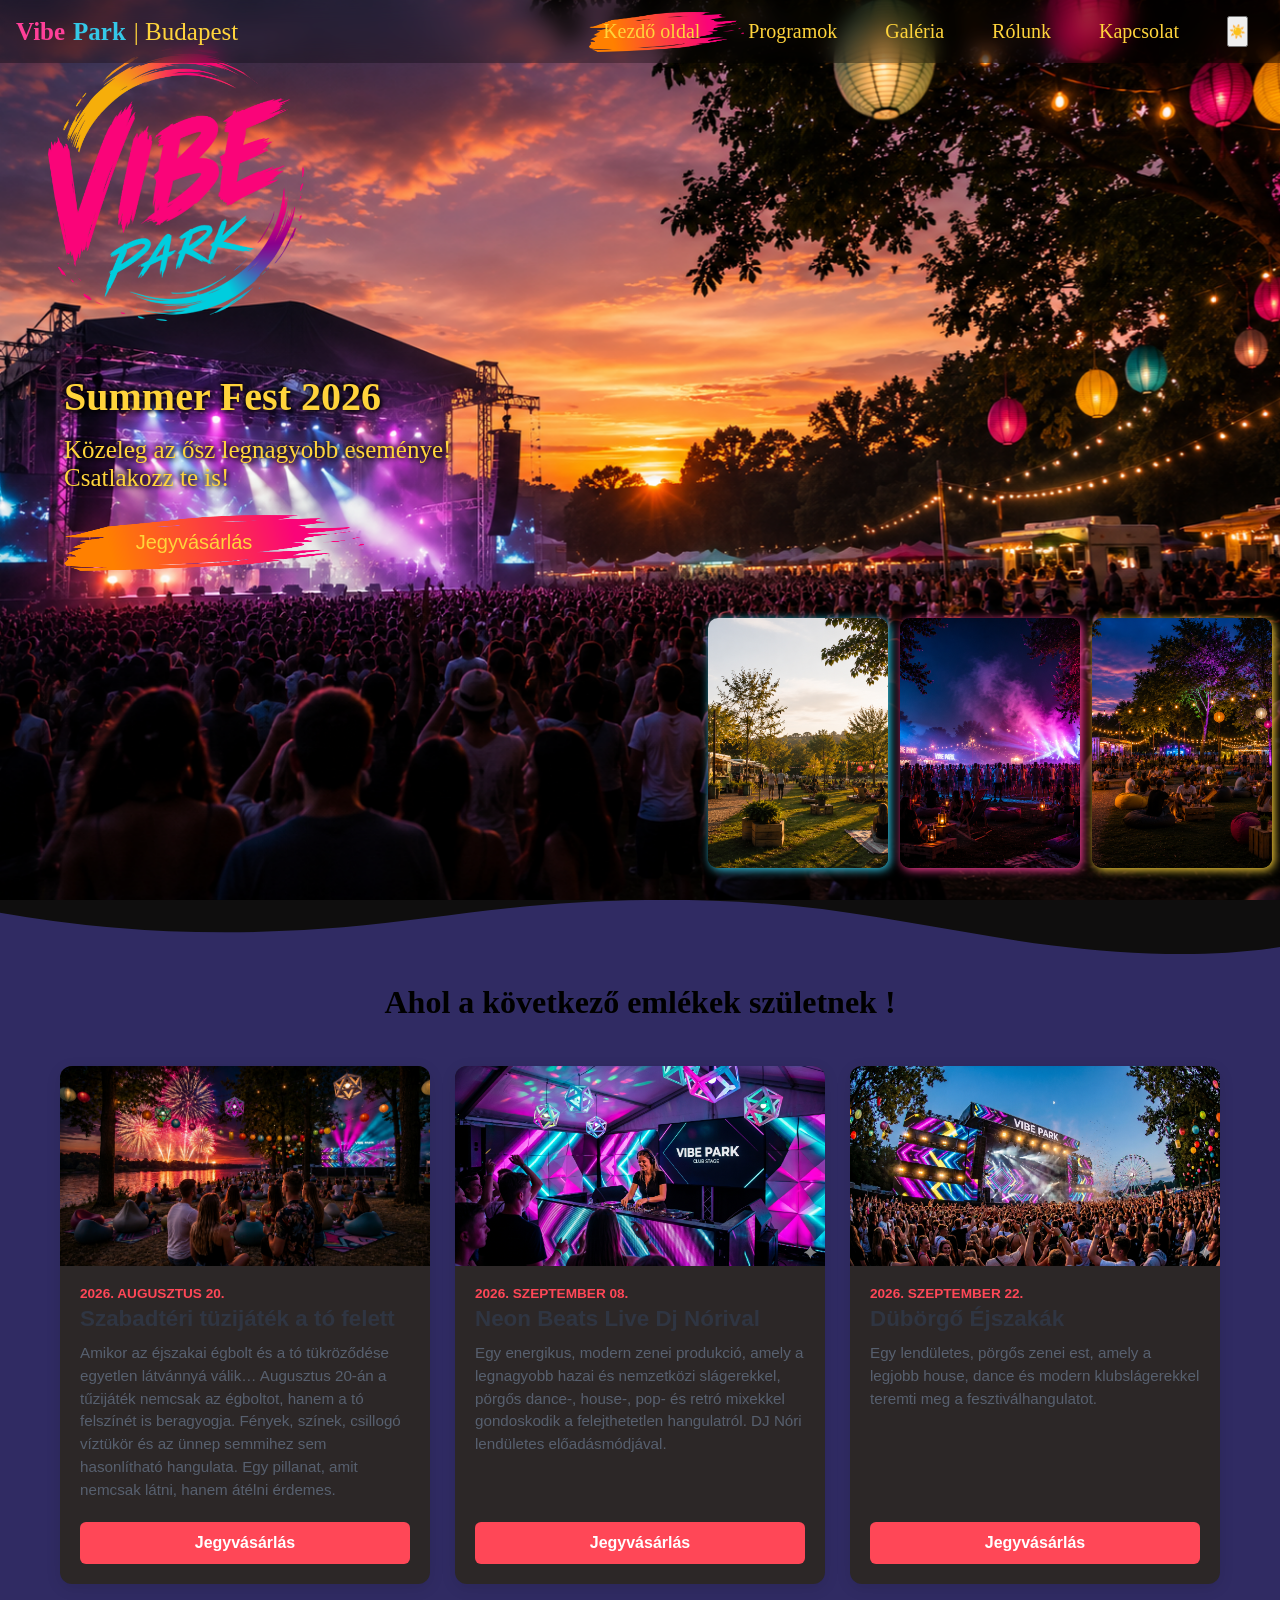
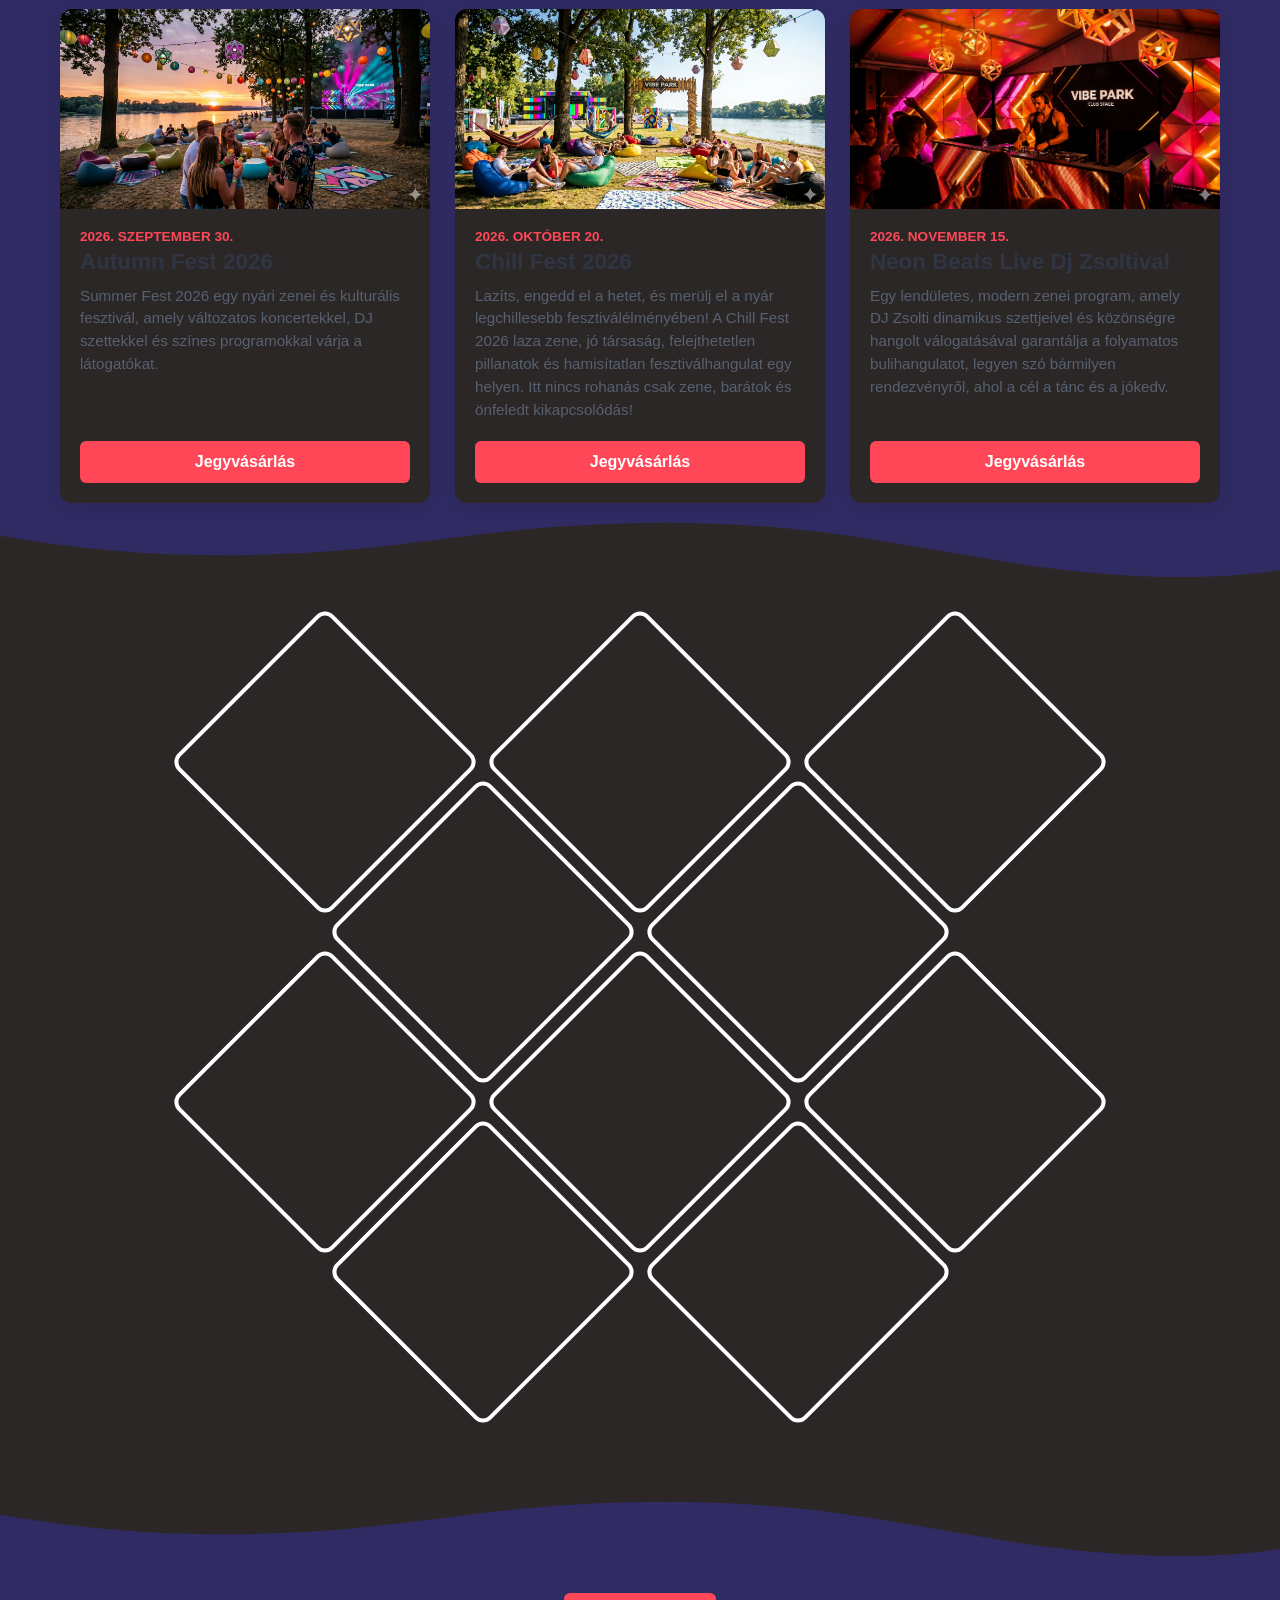
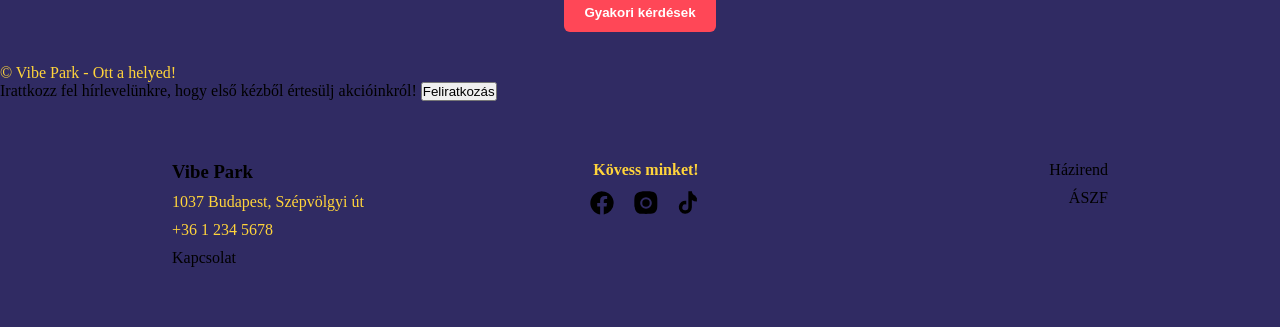
==== commit dbbefdfc: "világos mód formázás" ====
--- a/index.html
+++ b/index.html
@@ -47,6 +47,7 @@
                 <div class="img"></div>
                 <a class="nav-link" href="sites/kapcsolat.html">Kapcsolat</a>
             </li>
+            <button id="themeBtn">☀️</button>
         </ul>
     </nav>
 
@@ -366,6 +367,7 @@
     <script src="js/menu.js"></script>
     <script src="js/questions.js"></script>
     <script src="js/jegy-navigalas.js"></script>
+    <script src="js/vilagosmod.js"></script>
 </body>
 
 <footer class="site-footer">
--- a/style/main.css
+++ b/style/main.css
@@ -15,7 +15,43 @@
     --title-color: #ff6b45; /*cím szín*/
     --font-family: 'Segoe UI', Tahoma, Geneva, Verdana, sans-serif; /*betűtipus*/
     /*--background: linear-gradient(135deg, #0f0c29, #302b63, #24243e);*/
-    --background: #302b63;
+    
+    /*világosmód váltáshoz színek*/
+        --background: #302b63;
+        --nav-background: #000;
+        --nav-text: #fff;
+        --nav-background: rgba(0, 0, 0, 0.3);
+        --hero-text: var(--text-color);
+        --ticket-color: var(--text-color);
+        --kartya-background: #2c2727;
+        --program-background: #1a1a24;
+        --programh3-color: var(--text-color);
+        --program-color: var(--title-color);
+        --koncertInfo-background: #34c8e8;
+        --koncertTicket-background: #34c8e8;
+        --koncertTicketError-background: #34c8e8;
+        --gallery-background: var(--background);
+    /*Rólunk rész*/
+        --statcard-background: #1a1a24;
+        --storyGrid-background: #16161f;
+        --detailBlock-background: #16161f;
+        --houseRule-background: linear-gradient(135deg, #1f1b2e, #16161f);
+        --aboutP-color: #ccc;
+        --storytextP-color: #ccc;
+        --statLab-color: #ddd;
+        --detailBlock-color: #bbb;
+        --detailH3-color: #fff;
+        --rulesP-color: #ccc;
+    /*Kapcsolat*/
+        --contactP-color: #fff;
+        --infocardP-color: #ddd;
+        --infocard-background: #1a1a24;
+        --mapformsec-background: #16161f;
+        --guideitem-background: #20202c;
+        --guideh3-color: #fff;
+        --guideP-color: #bbb;
+        --locguide-background: #16161f;
+        
 }
 
 body {
@@ -189,4 +225,53 @@
         align-items: center;
         text-align: center;
     }
-}+}
+
+/*világos mód*/
+
+#themeBtn {
+    cursor: pointer;
+}
+
+body.light-mode {
+    --background: #f5f5f5;
+    --surface-color: #ffffff;
+    --text-color: #222222;
+    --muted-text: #666666;
+    --title-color: #302b63;
+    --text-hover: #ff3f98;
+    --nav-text: #222;
+    --nav-background: rgba(223, 223, 232, 0.5);
+    --hero-text: red;
+    /*Programok*/
+        --ticket-color: red;
+        --kartya-background: #F0EFFD;
+        --program-background: #DFDFE8;
+        --programh3-color: red;
+        --program-color:  #ff3f98;
+        --koncertInfo-background: #34c8e8;
+        --koncertTicket-background: #34c8e8;
+        --koncertTicketError-background: #34c8e8;
+    /*Galéria*/
+        --gallery-background: rgba(223, 223, 232, 0);
+    /*Rólunk*/
+        --statcard-background: #DFDFE8;
+        --storyGrid-background: #DFDFE8;
+        --detailBlock-background: #DFDFE8;
+        --houseRule-background: #DFDFE8;
+        --aboutP-color: #3333ff;
+        --storytextP-color: #3333ff;
+        --statLab-color: #3333ff;
+        --detailBlock-color: #3333ff;
+        --detailH3-color: #ff3f98;
+        --rulesP-color: #3333ff;
+    /*Kapcsolat*/
+        --contactP-color: black;
+        --infocardP-color: black;
+        --infocard-background: #DFDFE8;
+        --mapformsec-background: #DFDFE8;
+        --guideitem-background: white;
+        --guideh3-color: #ff3f98;
+        --guideP-color: black;
+        --locguide-background: #DFDFE8;
+}
--- a/style/gallery.css
+++ b/style/gallery.css
@@ -137,6 +137,7 @@
 
 .gallery-section {
     padding: 80px 0;
+    background: var(--gallery-background);
 }
 
 .section-title {
--- a/style/hero.css
+++ b/style/hero.css
@@ -66,7 +66,7 @@
 
     padding-left: 4rem;
     color: white;
-    color: var(--text-color);
+    color: var(--hero-text);
     text-shadow: -2px -2px 4px rgb(0, 0, 0), 2px 2px 4px rgb(0, 0, 0);
 }
 .hero-disc h1{
@@ -155,7 +155,7 @@
     padding-right: 4rem;
     height: 70px;
     border: none;
-    color: var(--text-color);
+    color: var(--ticket-color);
     font-size: 20px;
     background-color: transparent;
     background-image: url(../img/hoverbrush/hoverbrush.png);
--- a/style/menu.css
+++ b/style/menu.css
@@ -59,7 +59,7 @@
     width: 100%;
     flex-direction: row;
     justify-content: space-between;
-    background: rgba(0, 0, 0, 0.3);
+    background: var(--nav-background);
     position: fixed;
     z-index: 1000;
     width: 100%;
--- a/style/koncert.css
+++ b/style/koncert.css
@@ -18,7 +18,7 @@
 
 /* Egyedi koncert kártya */
 .koncert-kartya {
-    background-color: #2c2727;
+    background-color: var(--kartya-background);
     border-radius: 12px;
     overflow: hidden;
     box-shadow: 0 4px 15px rgba(0, 0, 0, 0.1);
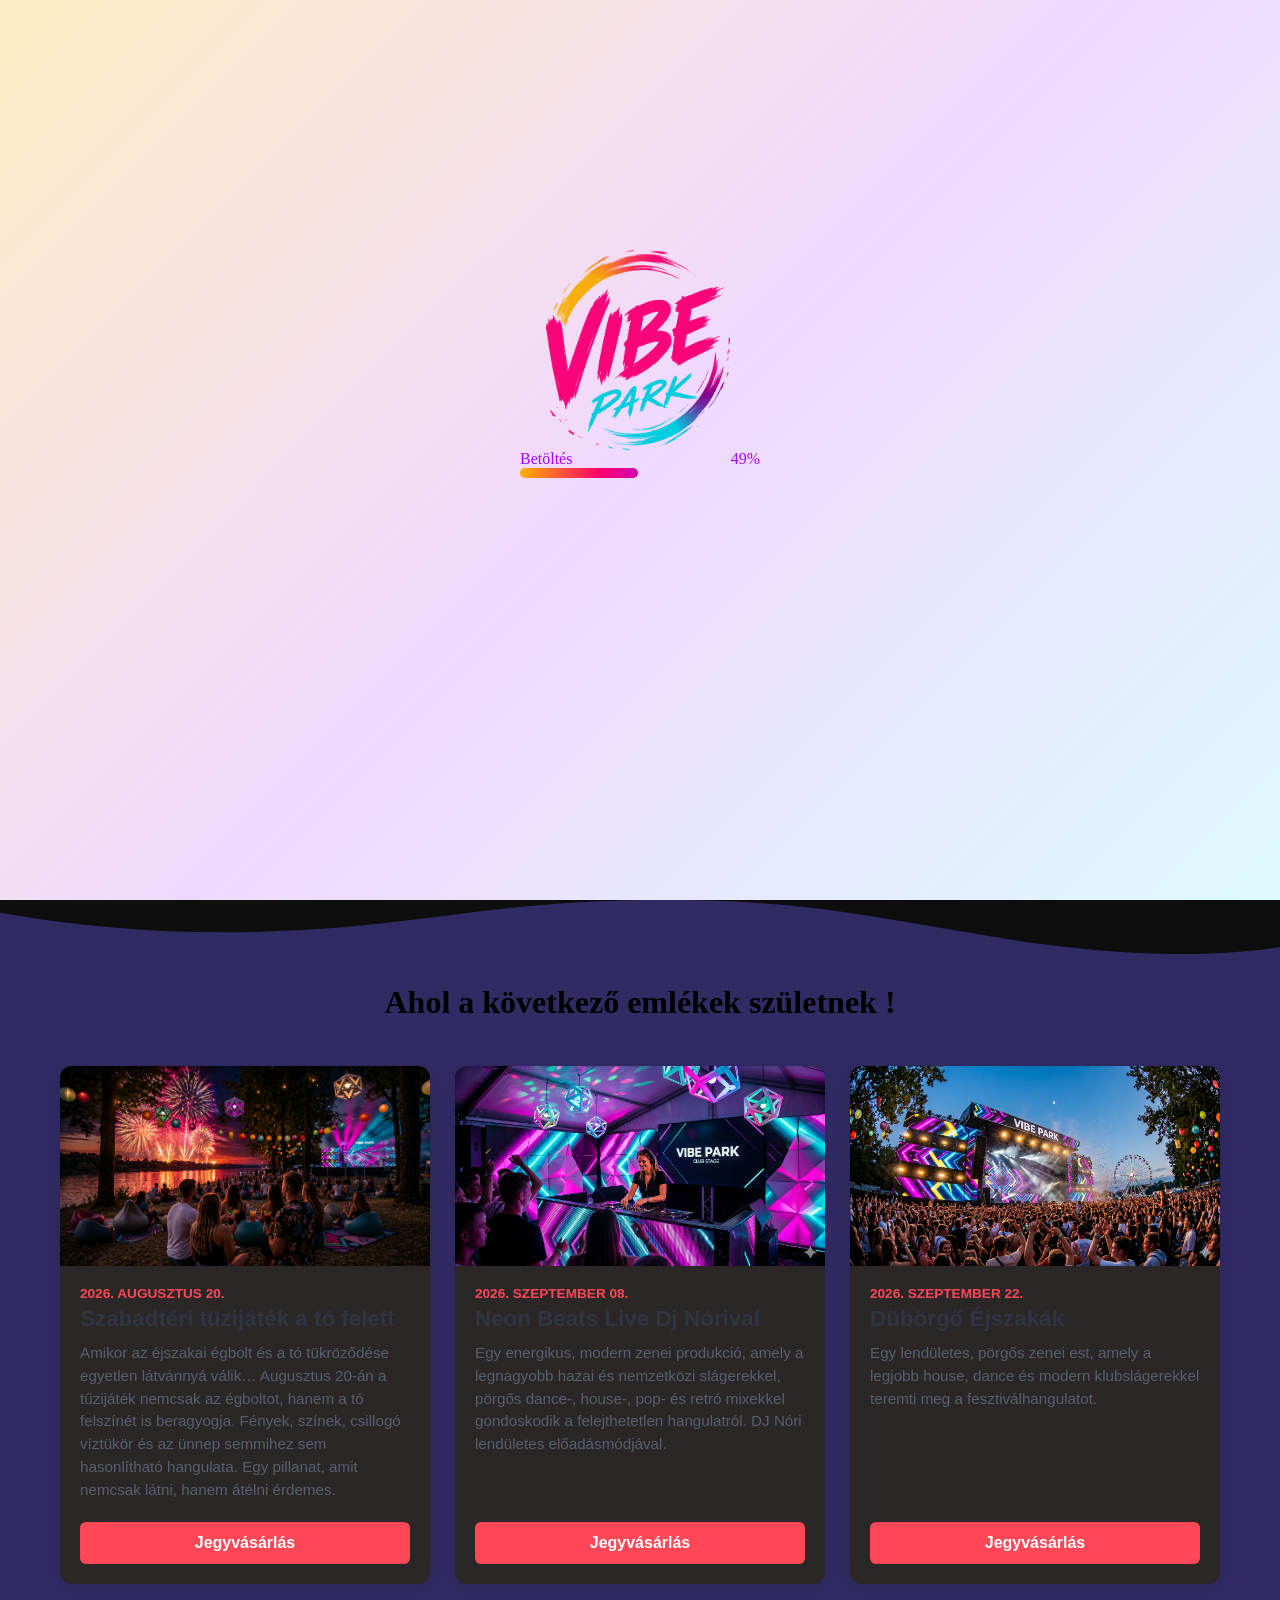
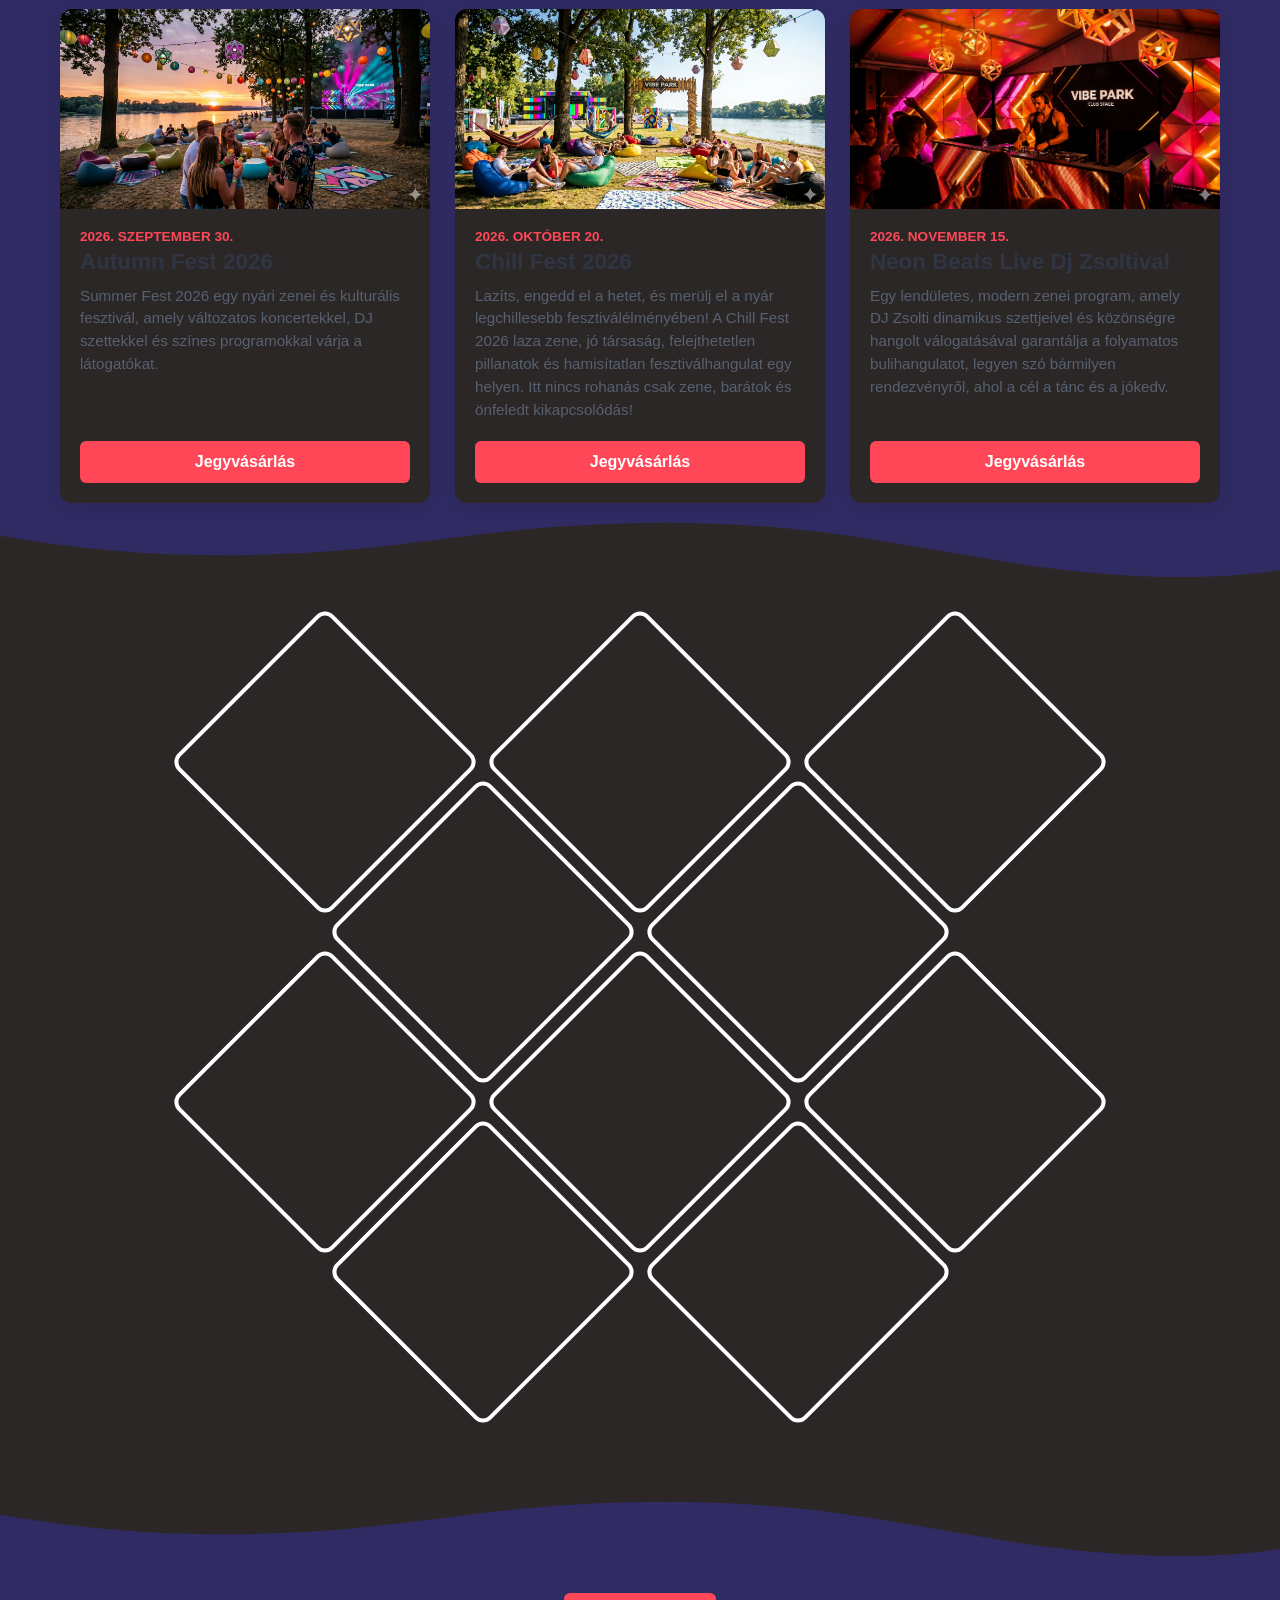
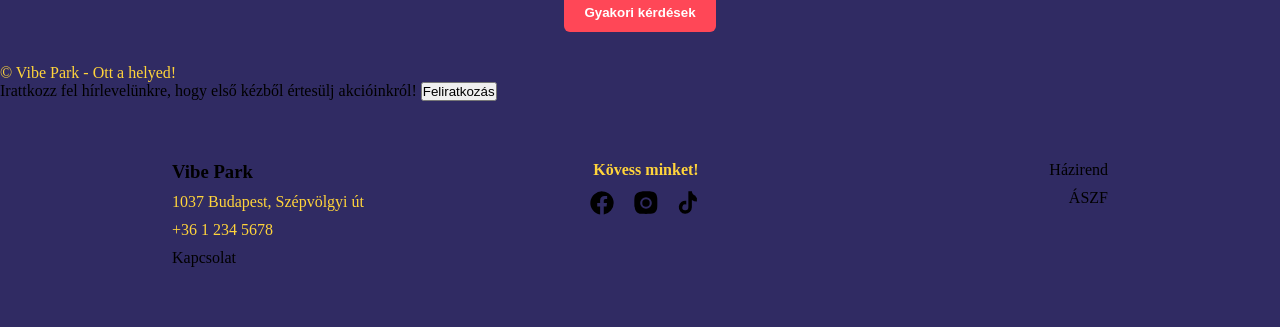
==== commit 96f02337: "Oldal betöltésének animálása. 1.0" ====
--- a/index.html
+++ b/index.html
@@ -10,9 +10,26 @@
     <link rel="stylesheet" href="style/hero.css">
     <link rel="stylesheet" href="style/menu.css">
     <link rel="stylesheet" href="style/koncert.css">
+    <link rel="stylesheet" href="style/toltoanimacio.css">
 </head>
 
 <body>
+    <div class="loader-animation">
+        <div class="logoszoveg"></div>
+        <div class="logosavfelso"></div>
+        <div class="logosavalso"></div>
+
+        <div class="tolto">
+            <div class="toltofelirat">
+                <p>Betöltés</p>
+                <p id="szazalek">0%</p>
+            </div>
+            <div class="toltosav">
+                <div class="toltogradient"></div>
+            </div>
+        </div>
+    </div>
+
     <nav class="nav">
         <a class="navbar-brand" href="#top">
             <p style="color: #ff3f98; padding-right: 8px; font-weight: bold;">Vibe</p>
@@ -368,6 +385,7 @@
     <script src="js/questions.js"></script>
     <script src="js/jegy-navigalas.js"></script>
     <script src="js/vilagosmod.js"></script>
+    <script src="js/toltoanimacio.js"></script>
 </body>
 
 <footer class="site-footer">
--- a/style/gallery.css
+++ b/style/gallery.css
@@ -131,6 +131,12 @@
 .gallery-mini {
     display: block;
 }
+}
+
+@media (max-width: 630px) {
+    .hex-gallery {
+        --cell-size: clamp(150px, 34.9vw, 220px);
+    }
 }
 
 /*Galéria lap*/
@@ -185,16 +191,10 @@
 .gallery-button img {
     display: block;
     width: 100%;
-    height: 280px;
+    height: clamp(160px, 38vw, 280px);
     object-fit: cover;
     border-radius: 4px;
     transition: transform .3s ease;
-}
-
-@media (max-width: 500px) {
-    .gallery-button img {
-        height: 200px;
-    }
 }
 
 .gallery-button:hover img {
--- a/style/toltoanimacio.css
+++ b/style/toltoanimacio.css
@@ -0,0 +1,174 @@
+.loader-animation{
+    height: 100vh;
+    width: 100%;
+    background-color: white;
+    position: absolute;
+    transition: opacity 1s ease;
+    background: linear-gradient(135deg,
+                            #ffecc3,
+                            #f0d9ff,
+                            #ddf9ff);
+    z-index: 1999;
+}
+.logoszoveg{
+    background-image: url(../img/toltoanimalas/logoszoveg.png);
+    background-repeat: no-repeat;
+    background-size: contain;
+    background-position: center;
+    height: 200px;
+    width: 200px;
+    position: absolute;
+    left: calc(50% - 100px);
+    top: calc(50% - 200px);
+
+    z-index: 2020;
+}
+.logosavfelso{
+    background-image: url(../img/toltoanimalas/logofesteksavfelso.png);
+    background-repeat: no-repeat;
+    background-size: contain;
+    background-position: center;
+    height: 200px;
+    width: 200px;
+    position: absolute;
+    left: calc(50% - 100px);
+    top: calc(50% - 200px);
+
+    z-index: 2000;
+}
+.logosavalso{
+    background-image: url(../img/toltoanimalas/logofesteksavalso.png);
+    background-repeat: no-repeat;
+    background-size: contain;
+    background-position: center;
+    height: 200px;
+    width: 200px;
+    position: absolute;
+    left: calc(50% - 100px);
+    top: calc(50% - 200px);
+
+    z-index: 2000;
+}
+
+.festekjon{
+    animation: festekjon 1.3s linear;
+}
+@keyframes festekjon{
+    from {
+        transform: scale(0) rotate(0deg);
+    }
+    to {
+        transform: scale(1) rotate(720deg);
+    }
+}
+
+.feliratjon{
+    animation: feliratjon 1s linear;
+}
+@keyframes feliratjon{
+    from {
+        transform: scale(0);
+    }
+    to {
+        transform: scale(1);
+    }
+}
+
+.beat{
+    animation: heartbeat 1.2s infinite;
+}
+@keyframes heartbeat {
+    0% {
+        transform: scale(1);
+    }
+    10% {
+        transform: scale(1.1);
+    }
+    20% {
+        transform: scale(1);
+    }
+    30% {
+        transform: scale(1.05);
+    }
+    40% {
+        transform: scale(1);
+    }
+    100% {
+        transform: scale(1);
+    }
+}
+
+.lelegzik1{
+    animation: lelegzik 4s ease-in-out infinite;
+}
+.lelegzik2{
+    animation: lelegzikforditva 4s ease-in-out infinite;
+}
+@keyframes lelegzik {
+    0% {
+        transform: translateY(0px);
+    }
+    50% {
+        transform: translateY(-6px);
+    }
+    100% {
+        transform: translateY(0);
+    }
+}
+@keyframes lelegzikforditva {
+    0% {
+        transform: translateY(0px);
+    }
+    50% {
+        transform: translateY(6px);
+    }
+    100% {
+        transform: translateY(0);
+    }
+}
+
+.animout{
+    animation: animationout 1.5s ease-in;
+}
+@keyframes animationout{
+    from{
+        transform: scale(1);
+        opacity: 1;
+    }
+    to{
+        transform: scale(30);
+        opacity: 0;
+    }
+}
+
+.tolto{
+    position: absolute;
+    display: flex;
+    flex-direction: column;
+    width: 240px;
+    top: 50%;
+    left: calc(50% - 120px);
+    transition: all 0.5s ease;
+    opacity: 0;
+}
+.toltofelirat{
+    color: #ae00ff;
+    display: flex;
+    flex-direction: row;
+    justify-content: space-between;
+}
+.toltosav{
+    height: 10px;
+    width: 0px;
+    border-radius: 5px;
+    overflow: hidden;
+}
+.toltogradient{
+    height: 10px;
+    width: 240px;
+    background: linear-gradient(90deg,
+                            #ffb000,
+                            #ff006e,
+                            #9b00ff,
+                            #00cfff);
+}
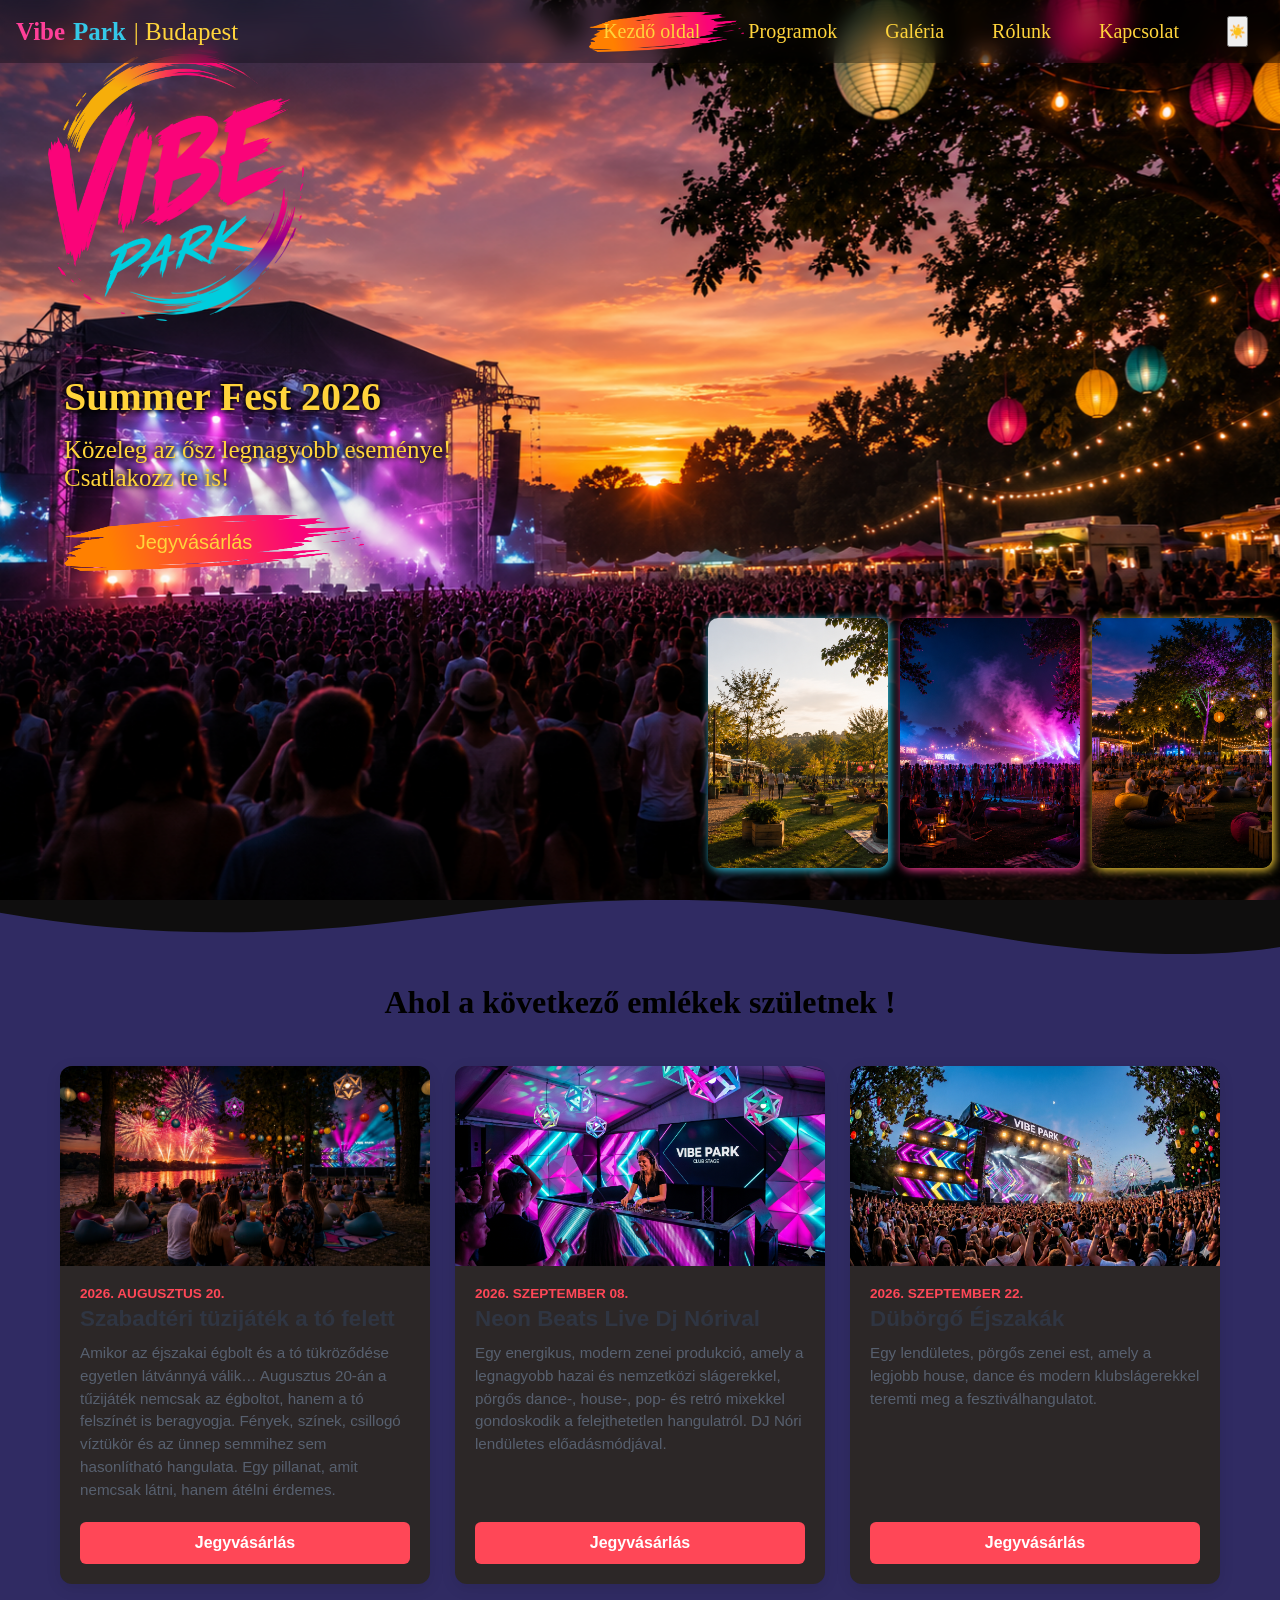
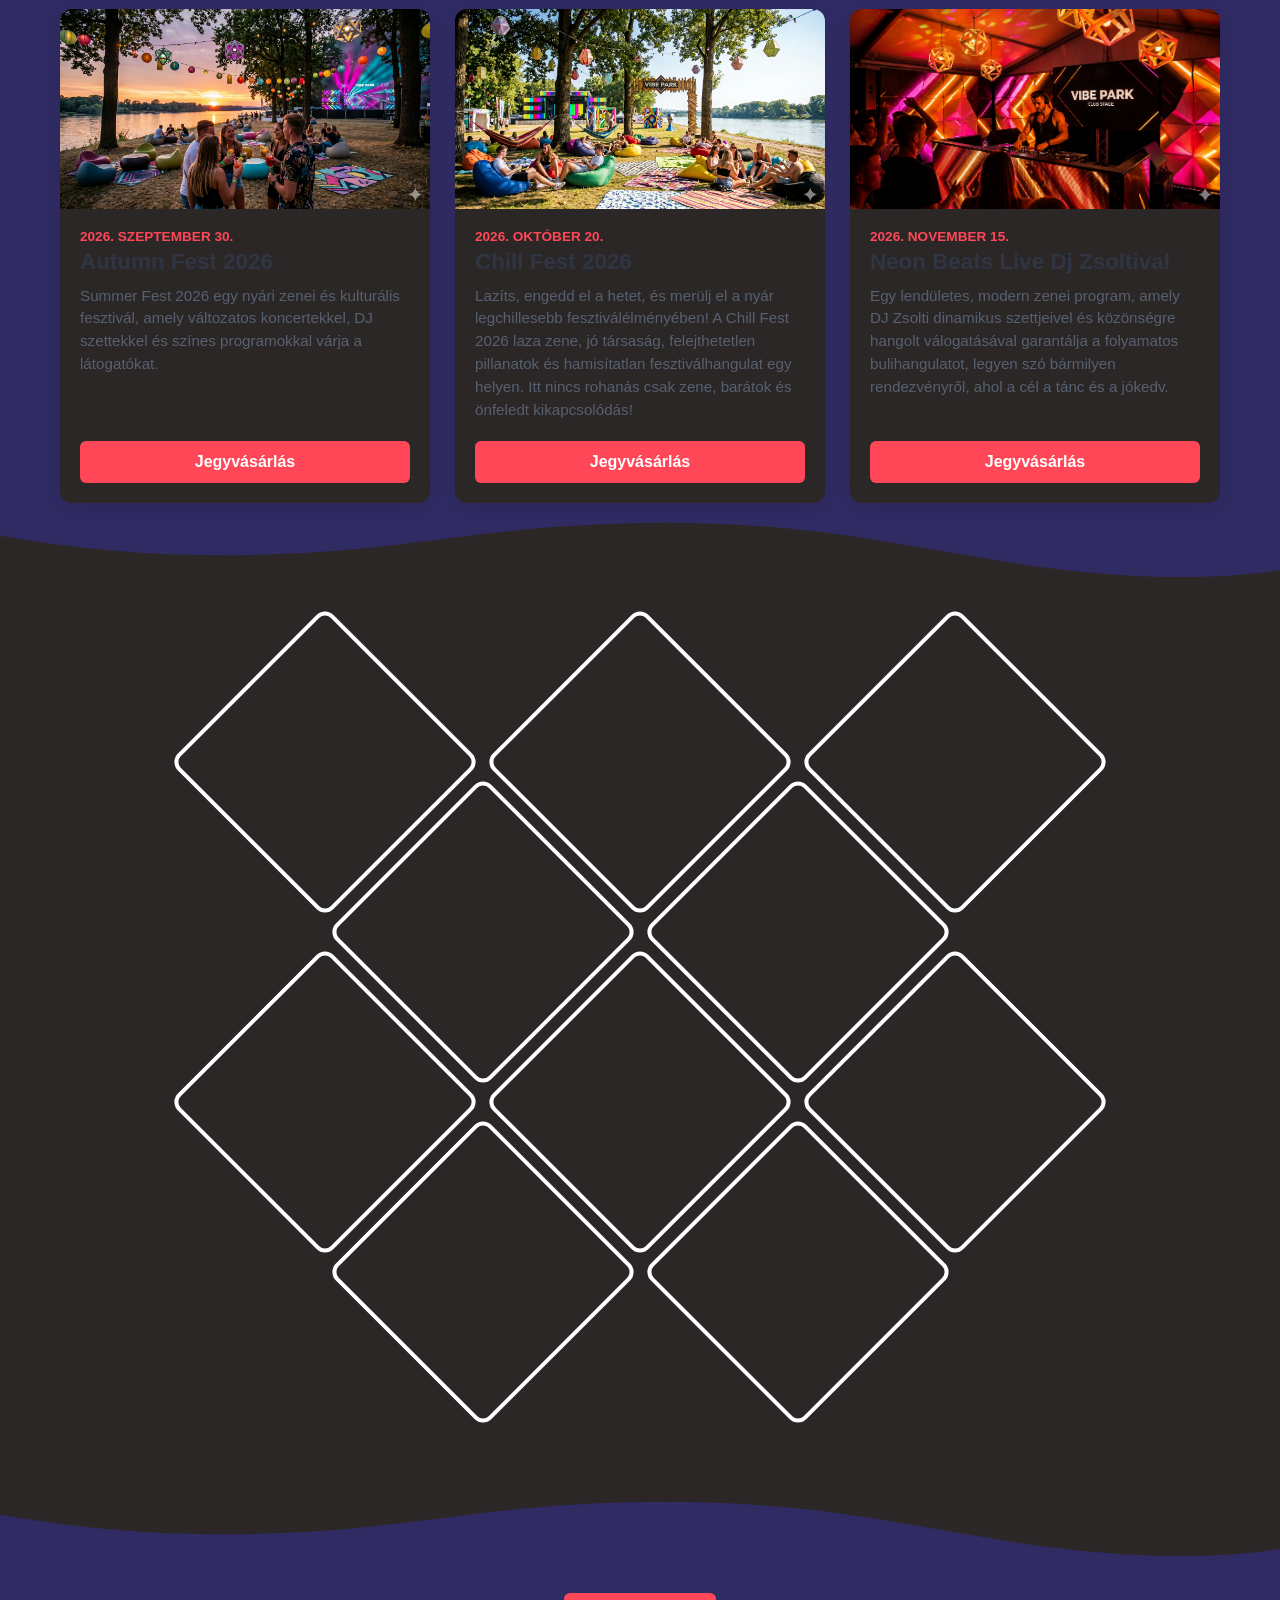
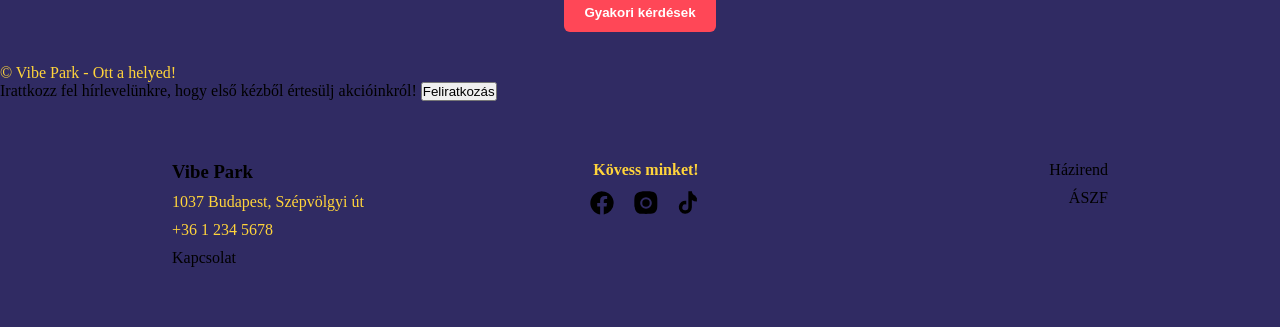
==== commit 31d6cc22: "Töltő képernyő csak első megnyitásra és új ablakban vagy lapon aktiválódik és nem lehet görgetni köz" ====
--- a/index.html
+++ b/index.html
@@ -379,7 +379,6 @@
         </div>
     </footer>
 
-    <script src="js/gallery.js"></script>
     <script src="js/hero.js"></script>
     <script src="js/menu.js"></script>
     <script src="js/questions.js"></script>
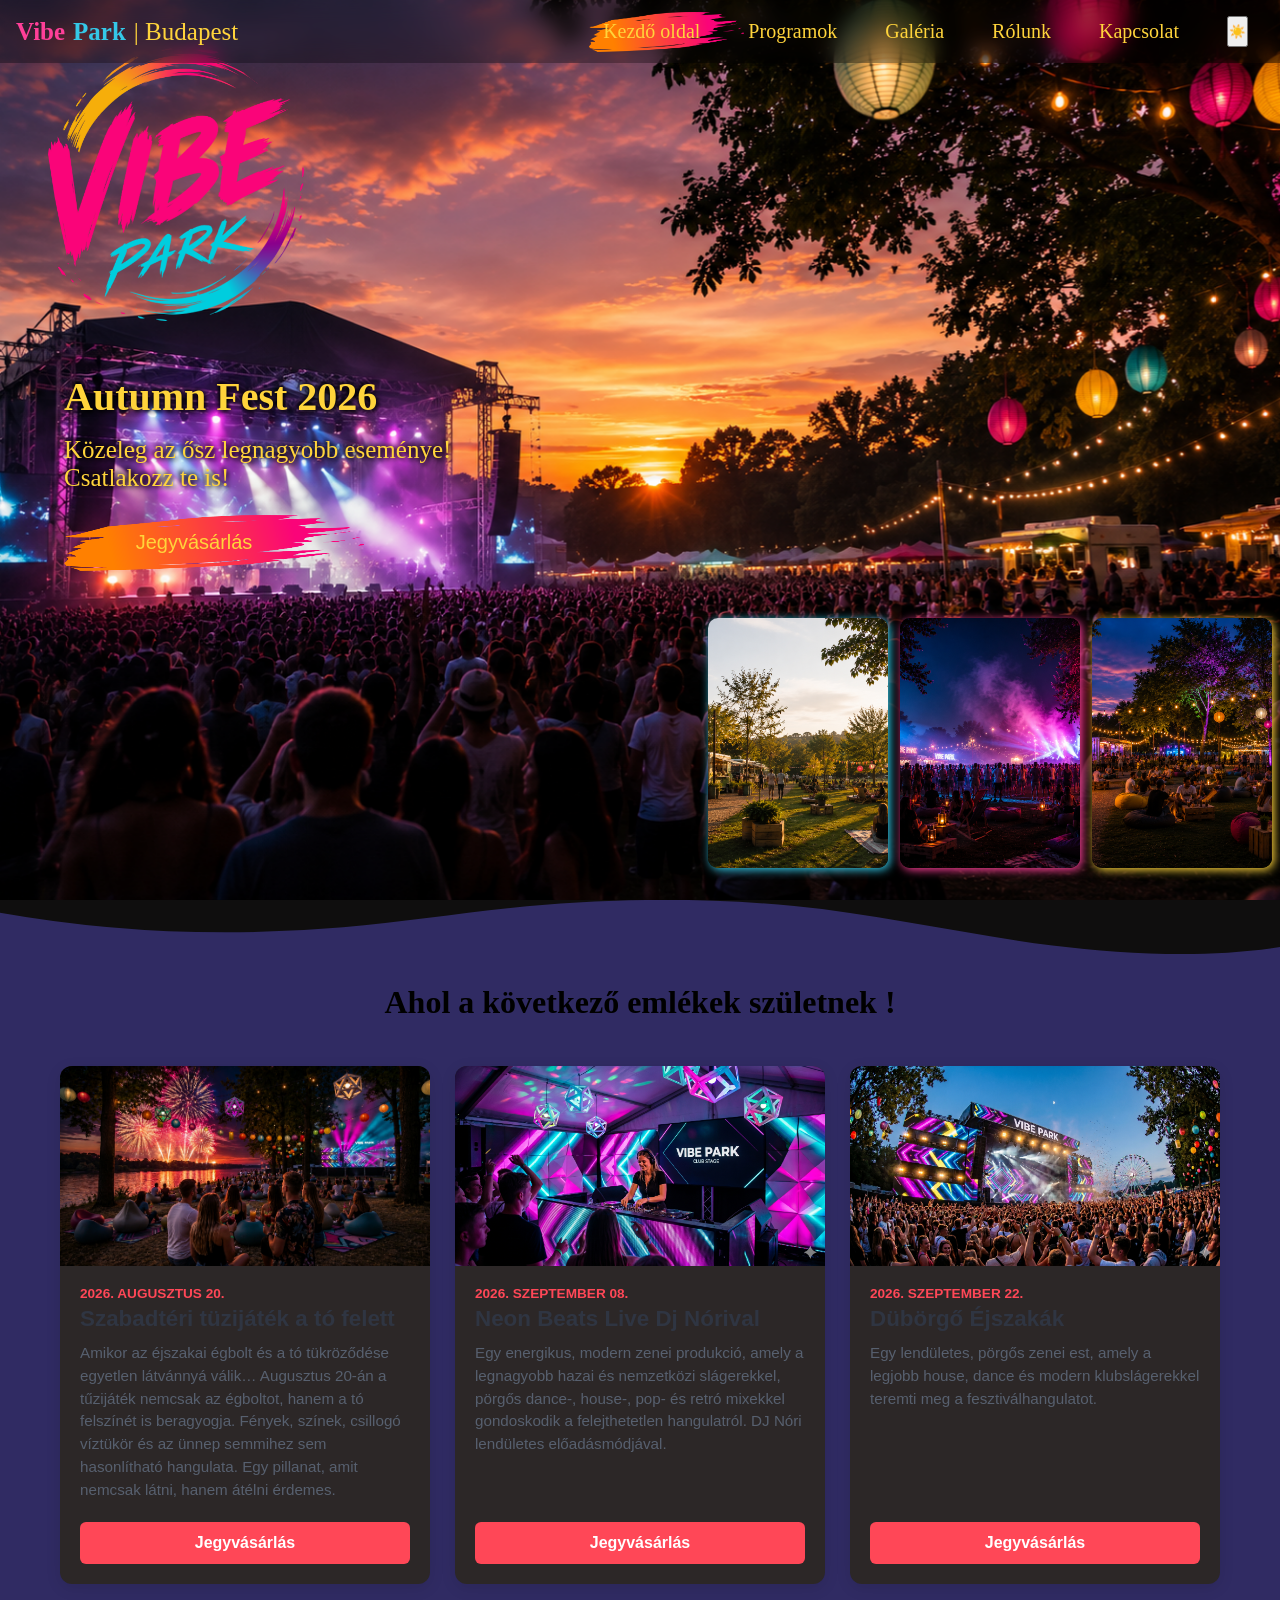
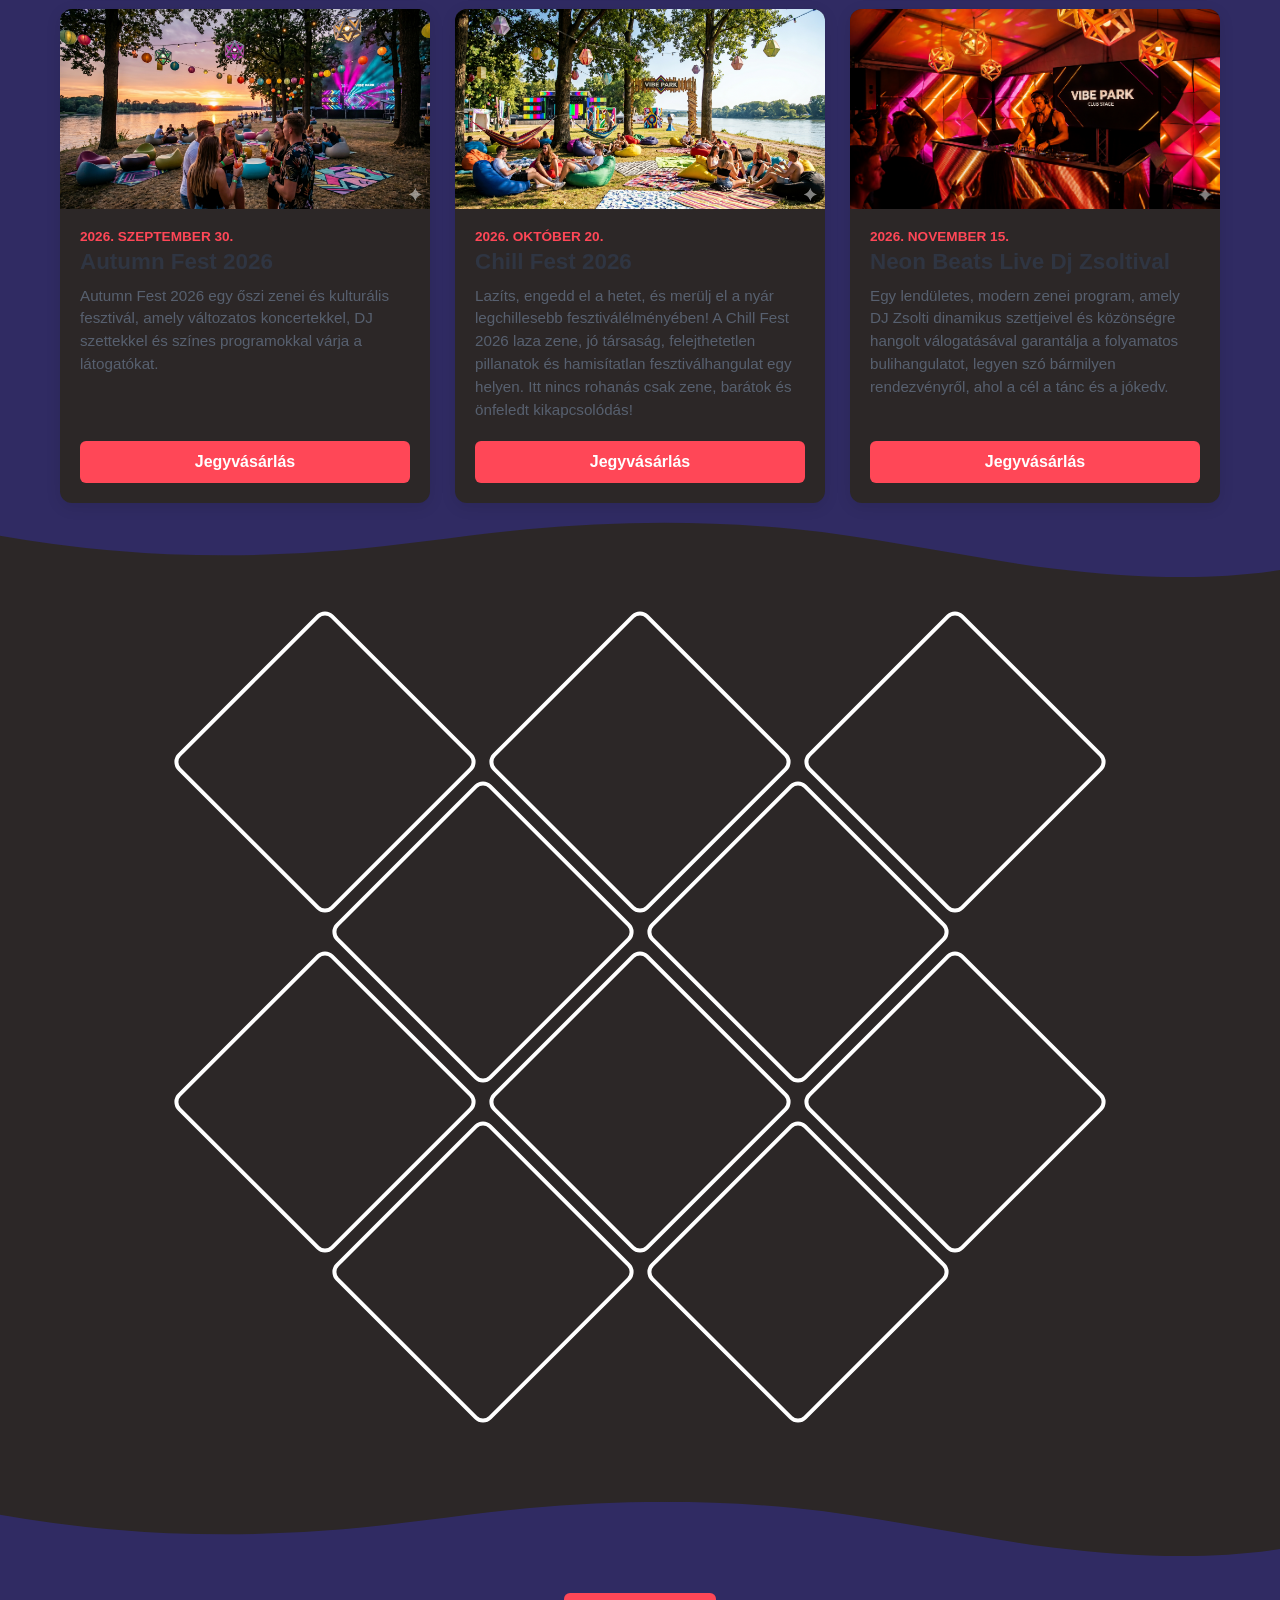
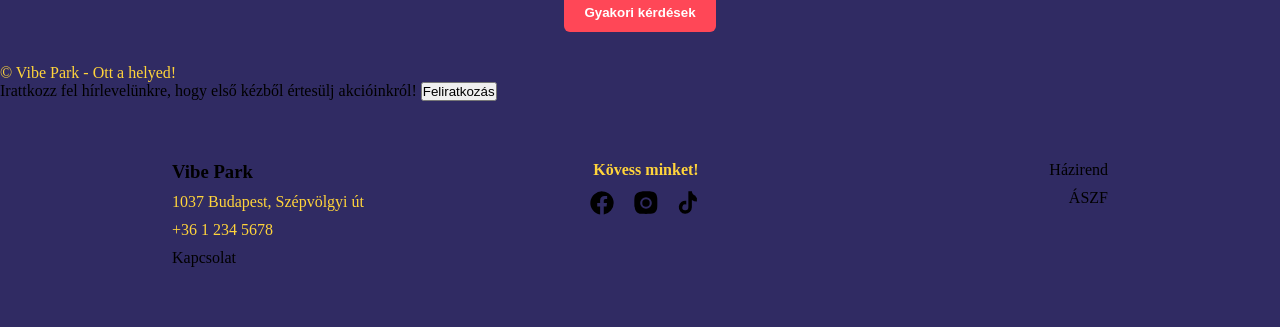
==== commit a65d531f: "Programok egységesítése és átírása, dátumok rendezése. Jegyvásárlás navigálásának helyreállítása. Ké" ====
--- a/index.html
+++ b/index.html
@@ -73,7 +73,7 @@
             <img id="main-hero" src="" alt="">
             <img src="img/logo/logo.png" alt="Vibe Park logo" class="hero-logo">
             <div class="hero-disc">
-                <h1>Summer Fest 2026</h1>
+                <h1>Autumn Fest 2026</h1>
                 <p>Közeleg az ősz legnagyobb eseménye! <br> Csatlakozz te is!</p>
             
                 <button class="ticket" data-id="3">Jegyvásárlás</button>
@@ -161,7 +161,7 @@
                 <div class="koncert-tartalom">
                     <span class="datum">2026. SZEPTEMBER 30.</span>
                     <h3>Autumn Fest 2026</h3>
-                    <p class="leiras">Summer Fest 2026 egy nyári zenei és kulturális fesztivál, amely változatos koncertekkel, DJ szettekkel és színes programokkal várja a látogatókat.</p>
+                    <p class="leiras">Autumn Fest 2026 egy őszi zenei és kulturális fesztivál, amely változatos koncertekkel, DJ szettekkel és színes programokkal várja a látogatókat.</p>
                     <a href="sites/jegyvasarlas.html" class="jegy-gomb" data-id="3">Jegyvásárlás</a>
                 </div>
             </div>
--- a/style/hero.css
+++ b/style/hero.css
@@ -135,6 +135,13 @@
     .harmadikhero{
         transform: translateX(-.5rem);
         box-shadow: 2px 2px 10px var(--text-color);
+    }
+}
+@media (max-height: 775px) and (max-width: 1030px){
+    .elsohero,
+    .masodikhero,
+    .harmadikhero{
+        display: none;
     }
 }
 .hiddenhero{
@@ -179,39 +186,19 @@
 }
 @media (max-width: 720px){
     .elsohero{
-        transform: translateX(-15rem);
+        transform: translateX(-7rem);
         z-index: 20;
     }
     .masodikhero{
-        transform: translateX(-8rem);
+        transform: translateX(-4rem);
         z-index: 19;
     }
     .harmadikhero{
         transform: translateX(-1rem);
         z-index: 18;
-    }
-    .hero-section button{
-        bottom: 40%;
-        left: 44%;
-        width: 250px;
-        height: 60px;
     }
     .elsohero, .masodikhero, .harmadikhero{
         height: 150px;
         width: 125px;
     }
-}
-@media (max-width: 440px){
-    .elsohero{
-        transform: translateX(-7rem);
-        z-index: 20;
-    }
-    .masodikhero{
-        transform: translateX(-4rem);
-        z-index: 19;
-    }
-    .harmadikhero{
-        transform: translateX(-1rem);
-        z-index: 18;
-    }
 }
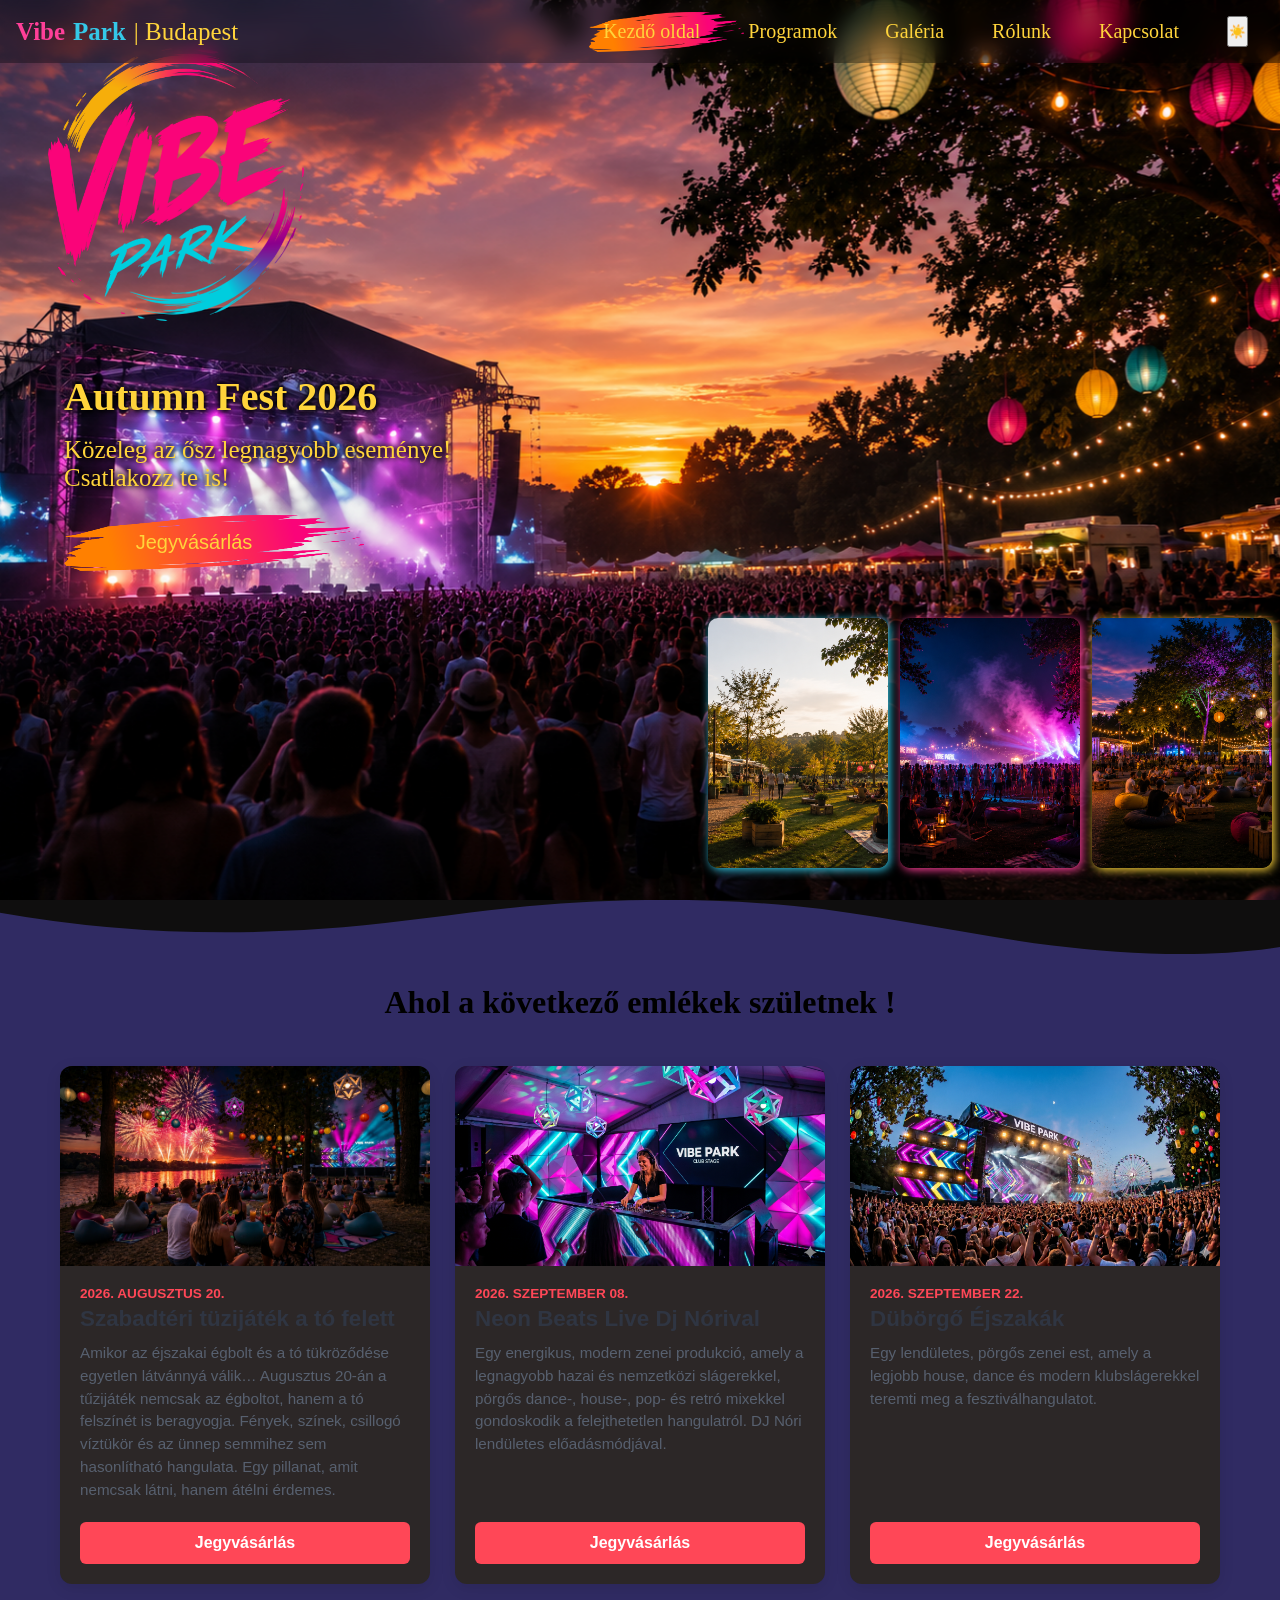
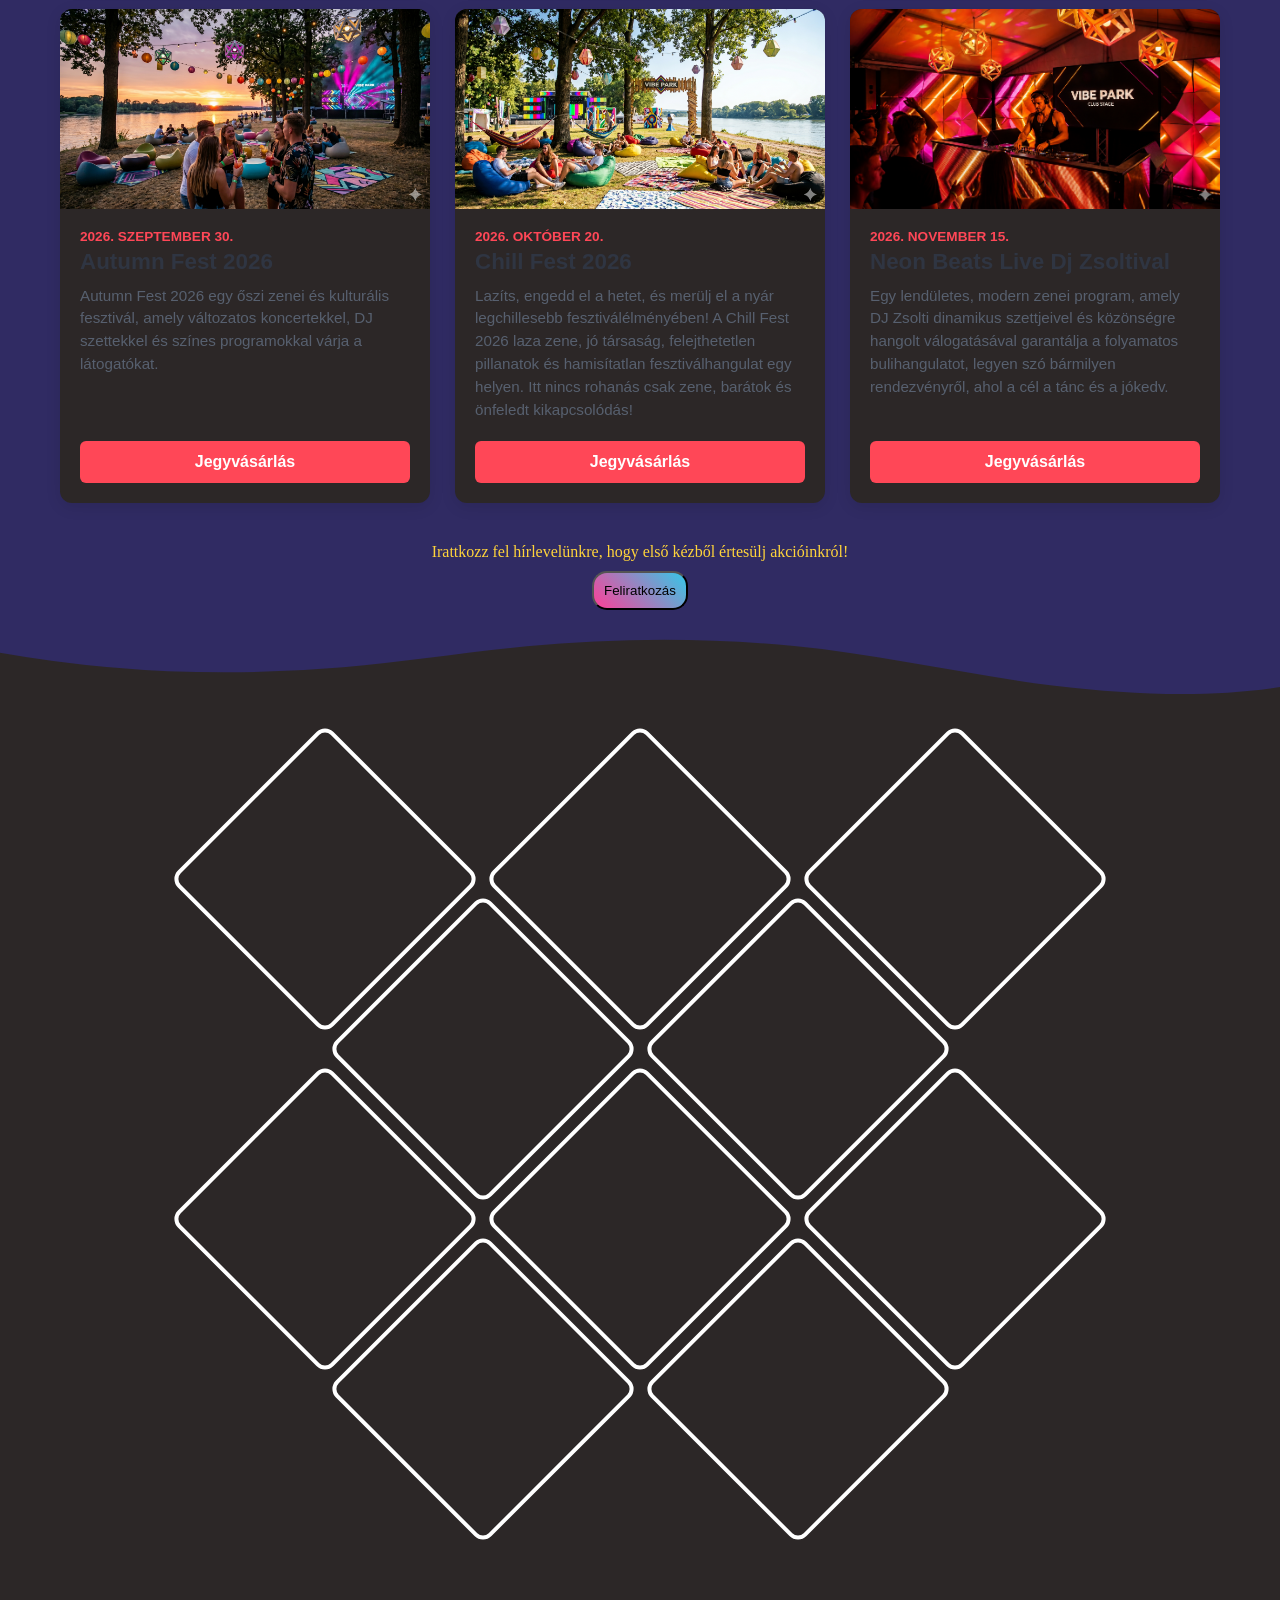
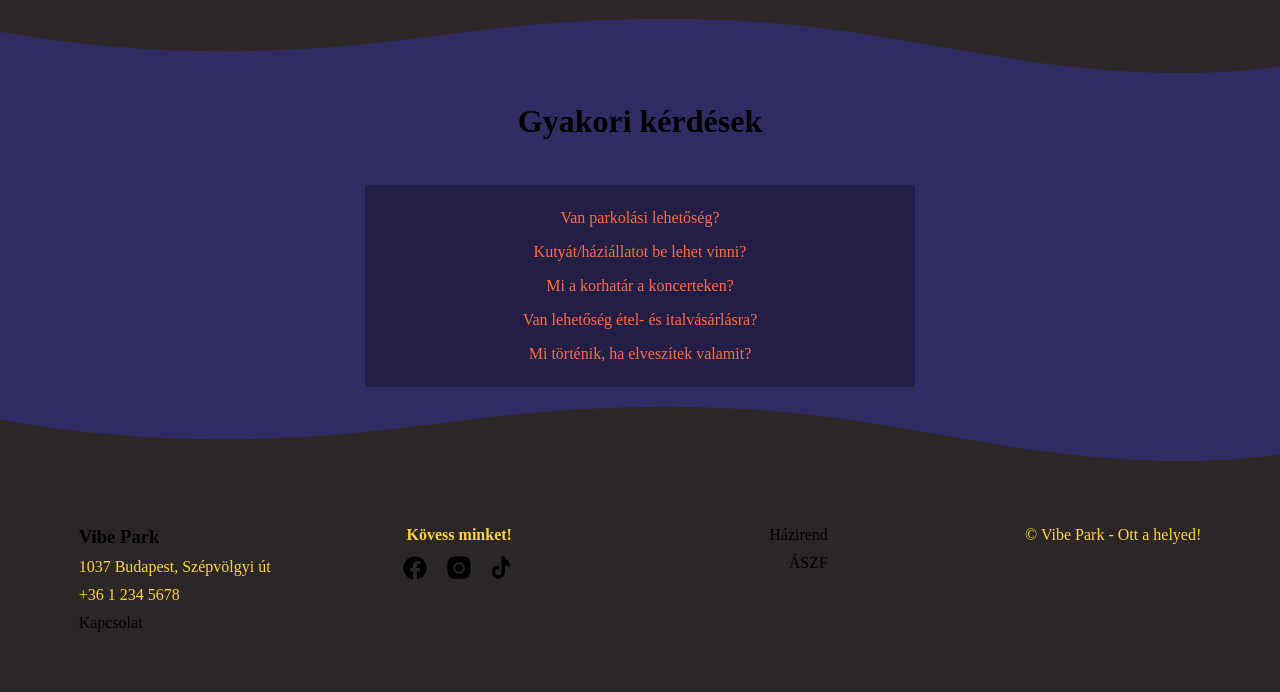
==== commit 3559383c: "footer és gyakori kérdések elrendezve, hirleveles feliratkozás az akciókra a jegyvásárlások alatt sz" ====
--- a/index.html
+++ b/index.html
@@ -192,7 +192,14 @@
                 </div>
             </div>
 
+            
+
         </section>
+
+            <div class="hirlevel">
+                <p id="hirlevel">Irattkozz fel hírlevelünkre, hogy első kézből értesülj akcióinkról!</p>
+                <button id="felbtn">Feliratkozás</button>
+            </div>
 
         <div class="custom-shape-divider">
             <svg id="second-divider" data-name="Layer 1" xmlns="http://www.w3.org/2000/svg" viewBox="0 0 1200 120" preserveAspectRatio="none">
@@ -203,129 +210,129 @@
 
        <section class="hex-gallery">
             <div class="gallery-big">
-            <div class="hex-grid">
-            <div class="hex-grid-row">
-                <div class="hex"><img src="IMG/galeria/gallery00.jpg" alt="Vibe Park"></div>
-                <div class="hex"><img src="IMG/galeria/gallery01.jpg" alt="Vibe Park"></div>
-                <div class="hex"><img src="IMG/galeria/gallery02.jpg" alt="Vibe Park"></div>
-                <div class="hex"><img src="IMG/galeria/gallery03.jpg" alt="Vibe Park"></div>
-            </div>
-            <div class="hex-grid-row-offset">
-                <div class="hex"><img src="IMG/galeria/gallery04.jpg" alt="Vibe Park"></div>
-                <div class="hex"><img src="IMG/galeria/gallery05.jpg" alt="Vibe Park"></div>
-                <div class="hex"><img src="IMG/galeria/gallery06.jpg" alt="Vibe Park"></div>
-            </div>
-            <div class="hex-grid-row">
-                <div class="hex"><img src="IMG/galeria/gallery07.jpg" alt="Vibe Park"></div>
-                <div class="hex"><img src="IMG/galeria/gallery08.jpg" alt="Vibe Park"></div>
-                <div class="hex"><img src="IMG/galeria/gallery09.jpg" alt="Vibe Park"></div>
-                <div class="hex"><img src="IMG/galeria/gallery10.jpg" alt="Vibe Park"></div>
-            </div>
-            </div>
+                <div class="hex-grid">
+                    <div class="hex-grid-row">
+                        <div class="hex"><img src="IMG/galeria/gallery00.jpg" alt="Vibe Park"></div>
+                        <div class="hex"><img src="IMG/galeria/gallery01.jpg" alt="Vibe Park"></div>
+                        <div class="hex"><img src="IMG/galeria/gallery02.jpg" alt="Vibe Park"></div>
+                        <div class="hex"><img src="IMG/galeria/gallery03.jpg" alt="Vibe Park"></div>
+                    </div>
+                    <div class="hex-grid-row-offset">
+                        <div class="hex"><img src="IMG/galeria/gallery04.jpg" alt="Vibe Park"></div>
+                        <div class="hex"><img src="IMG/galeria/gallery05.jpg" alt="Vibe Park"></div>
+                        <div class="hex"><img src="IMG/galeria/gallery06.jpg" alt="Vibe Park"></div>
+                    </div>
+                    <div class="hex-grid-row">
+                        <div class="hex"><img src="IMG/galeria/gallery07.jpg" alt="Vibe Park"></div>
+                        <div class="hex"><img src="IMG/galeria/gallery08.jpg" alt="Vibe Park"></div>
+                        <div class="hex"><img src="IMG/galeria/gallery09.jpg" alt="Vibe Park"></div>
+                        <div class="hex"><img src="IMG/galeria/gallery10.jpg" alt="Vibe Park"></div>
+                    </div>
+                </div>
             </div>
 
             <div class="gallery-medium">
-            <div class="hex-grid">
-            <div class="hex-grid-row">
-                <div class="hex"><img src="IMG/galeria/gallery00.jpg" alt="Vibe Park"></div>
-                <div class="hex"><img src="IMG/galeria/gallery01.jpg" alt="Vibe Park"></div>
-                <div class="hex"><img src="IMG/galeria/gallery02.jpg" alt="Vibe Park"></div>
-            </div>
-            <div class="hex-grid-row-offset">
-                <div class="hex"><img src="IMG/galeria/gallery03.jpg" alt="Vibe Park"></div>
-                <div class="hex"><img src="IMG/galeria/gallery04.jpg" alt="Vibe Park"></div>
-            </div>
-            <div class="hex-grid-row">
-                <div class="hex"><img src="IMG/galeria/gallery05.jpg" alt="Vibe Park"></div>
-                <div class="hex"><img src="IMG/galeria/gallery06.jpg" alt="Vibe Park"></div>
-                <div class="hex"><img src="IMG/galeria/gallery07.jpg" alt="Vibe Park"></div>
-            </div>
-             <div class="hex-grid-row-offset">
-                <div class="hex"><img src="IMG/galeria/gallery08.jpg" alt="Vibe Park"></div>
-                <div class="hex"><img src="IMG/galeria/gallery09.jpg" alt="Vibe Park"></div>
-            </div>
-            </div>
+                <div class="hex-grid">
+                    <div class="hex-grid-row">
+                        <div class="hex"><img src="IMG/galeria/gallery00.jpg" alt="Vibe Park"></div>
+                        <div class="hex"><img src="IMG/galeria/gallery01.jpg" alt="Vibe Park"></div>
+                        <div class="hex"><img src="IMG/galeria/gallery02.jpg" alt="Vibe Park"></div>
+                    </div>
+                    <div class="hex-grid-row-offset">
+                        <div class="hex"><img src="IMG/galeria/gallery03.jpg" alt="Vibe Park"></div>
+                        <div class="hex"><img src="IMG/galeria/gallery04.jpg" alt="Vibe Park"></div>
+                    </div>
+                    <div class="hex-grid-row">
+                        <div class="hex"><img src="IMG/galeria/gallery05.jpg" alt="Vibe Park"></div>
+                        <div class="hex"><img src="IMG/galeria/gallery06.jpg" alt="Vibe Park"></div>
+                        <div class="hex"><img src="IMG/galeria/gallery07.jpg" alt="Vibe Park"></div>
+                    </div>
+                    <div class="hex-grid-row-offset">
+                        <div class="hex"><img src="IMG/galeria/gallery08.jpg" alt="Vibe Park"></div>
+                        <div class="hex"><img src="IMG/galeria/gallery09.jpg" alt="Vibe Park"></div>
+                    </div>
+                </div>
             </div>
 
             <div class="gallery-small">
-            <div class="hex-grid">
-            <div class="hex-grid-row">
-                <div class="hex"><img src="IMG/galeria/gallery00.jpg" alt="Vibe Park"></div>
-                <div class="hex"><img src="IMG/galeria/gallery01.jpg" alt="Vibe Park"></div>
-            </div>
-            <div class="hex-grid-row-offset">
-                <div class="hex"><img src="IMG/galeria/gallery02.jpg" alt="Vibe Park"></div>
-                <div class="hex"><img src="IMG/galeria/gallery03.jpg" alt="Vibe Park"></div>
-            </div>
-            <div class="hex-grid-row">
-                <div class="hex"><img src="IMG/galeria/gallery04.jpg" alt="Vibe Park"></div>
-                <div class="hex"><img src="IMG/galeria/gallery05.jpg" alt="Vibe Park"></div>
-            </div>
-            <div class="hex-grid-row-offset">
-                <div class="hex"><img src="IMG/galeria/gallery06.jpg" alt="Vibe Park"></div>
-                <div class="hex"><img src="IMG/galeria/gallery07.jpg" alt="Vibe Park"></div>
-            </div>
-            <div class="hex-grid-row">
-                <div class="hex"><img src="IMG/galeria/gallery08.jpg" alt="Vibe Park"></div>
-                <div class="hex"><img src="IMG/galeria/gallery09.jpg" alt="Vibe Park"></div>               
-            </div>
-            </div>
+                <div class="hex-grid">
+                    <div class="hex-grid-row">
+                        <div class="hex"><img src="IMG/galeria/gallery00.jpg" alt="Vibe Park"></div>
+                        <div class="hex"><img src="IMG/galeria/gallery01.jpg" alt="Vibe Park"></div>
+                    </div>
+                    <div class="hex-grid-row-offset">
+                        <div class="hex"><img src="IMG/galeria/gallery02.jpg" alt="Vibe Park"></div>
+                        <div class="hex"><img src="IMG/galeria/gallery03.jpg" alt="Vibe Park"></div>
+                    </div>
+                    <div class="hex-grid-row">
+                        <div class="hex"><img src="IMG/galeria/gallery04.jpg" alt="Vibe Park"></div>
+                        <div class="hex"><img src="IMG/galeria/gallery05.jpg" alt="Vibe Park"></div>
+                    </div>
+                    <div class="hex-grid-row-offset">
+                        <div class="hex"><img src="IMG/galeria/gallery06.jpg" alt="Vibe Park"></div>
+                        <div class="hex"><img src="IMG/galeria/gallery07.jpg" alt="Vibe Park"></div>
+                    </div>
+                    <div class="hex-grid-row">
+                        <div class="hex"><img src="IMG/galeria/gallery08.jpg" alt="Vibe Park"></div>
+                        <div class="hex"><img src="IMG/galeria/gallery09.jpg" alt="Vibe Park"></div>               
+                    </div>
+                </div>
             </div>
 
             <div class="gallery-xs">
-            <div class="hex-grid">
-            <div class="hex-grid-row">
-                <div class="hex"><img src="IMG/galeria/gallery00.jpg" alt="Vibe Park"></div>
-                <div class="hex"><img src="IMG/galeria/gallery01.jpg" alt="Vibe Park"></div>
-            </div>
-            <div class="hex-grid-row-offset">
-                <div class="hex"><img src="IMG/galeria/gallery02.jpg" alt="Vibe Park"></div>
-            </div>
-            <div class="hex-grid-row">
-                <div class="hex"><img src="IMG/galeria/gallery03.jpg" alt="Vibe Park"></div>
-                <div class="hex"><img src="IMG/galeria/gallery04.jpg" alt="Vibe Park"></div>
-            </div>
-            <div class="hex-grid-row-offset">
-                <div class="hex"><img src="IMG/galeria/gallery05.jpg" alt="Vibe Park"></div>
-            </div>
-            <div class="hex-grid-row">
-                <div class="hex"><img src="IMG/galeria/gallery06.jpg" alt="Vibe Park"></div>
-                <div class="hex"><img src="IMG/galeria/gallery07.jpg" alt="Vibe Park"></div>               
-            </div>
-             <div class="hex-grid-row-offset">
-                <div class="hex"><img src="IMG/galeria/gallery08.jpg" alt="Vibe Park"></div>
-            </div>
-             <div class="hex-grid-row">
-                <div class="hex"><img src="IMG/galeria/gallery09.jpg" alt="Vibe Park"></div>
-                <div class="hex"><img src="IMG/galeria/gallery10.jpg" alt="Vibe Park"></div>               
-            </div>
-            </div>
+                <div class="hex-grid">
+                    <div class="hex-grid-row">
+                        <div class="hex"><img src="IMG/galeria/gallery00.jpg" alt="Vibe Park"></div>
+                        <div class="hex"><img src="IMG/galeria/gallery01.jpg" alt="Vibe Park"></div>
+                    </div>
+                    <div class="hex-grid-row-offset">
+                        <div class="hex"><img src="IMG/galeria/gallery02.jpg" alt="Vibe Park"></div>
+                    </div>
+                    <div class="hex-grid-row">
+                        <div class="hex"><img src="IMG/galeria/gallery03.jpg" alt="Vibe Park"></div>
+                        <div class="hex"><img src="IMG/galeria/gallery04.jpg" alt="Vibe Park"></div>
+                    </div>
+                    <div class="hex-grid-row-offset">
+                        <div class="hex"><img src="IMG/galeria/gallery05.jpg" alt="Vibe Park"></div>
+                    </div>
+                    <div class="hex-grid-row">
+                        <div class="hex"><img src="IMG/galeria/gallery06.jpg" alt="Vibe Park"></div>
+                        <div class="hex"><img src="IMG/galeria/gallery07.jpg" alt="Vibe Park"></div>               
+                    </div>
+                    <div class="hex-grid-row-offset">
+                        <div class="hex"><img src="IMG/galeria/gallery08.jpg" alt="Vibe Park"></div>
+                    </div>
+                    <div class="hex-grid-row">
+                        <div class="hex"><img src="IMG/galeria/gallery09.jpg" alt="Vibe Park"></div>
+                        <div class="hex"><img src="IMG/galeria/gallery10.jpg" alt="Vibe Park"></div>               
+                    </div>
+                </div>
             </div>
 
             <div class="gallery-mini">
-            <div class="hex-grid">
-            <div class="hex-grid-row">
-                <div class="hex"><img src="IMG/galeria/gallery00.jpg" alt="Vibe Park"></div>
-            </div>
-            <div class="hex-grid-row-offset">
-                <div class="hex"><img src="IMG/galeria/gallery01.jpg" alt="Vibe Park"></div>
-            </div>
-            <div class="hex-grid-row">
-                <div class="hex"><img src="IMG/galeria/gallery02.jpg" alt="Vibe Park"></div>
-            </div>
-            <div class="hex-grid-row-offset">
-                <div class="hex"><img src="IMG/galeria/gallery03.jpg" alt="Vibe Park"></div>                
-            </div>
-            <div class="hex-grid-row">
-                <div class="hex"><img src="IMG/galeria/gallery04.jpg" alt="Vibe Park"></div>               
-            </div>
-            <div class="hex-grid-row-offset">
-                <div class="hex"><img src="IMG/galeria/gallery05.jpg" alt="Vibe Park"></div>                
-            </div>
-            <div class="hex-grid-row">
-                <div class="hex"><img src="IMG/galeria/gallery06.jpg" alt="Vibe Park"></div>               
-            </div>
-            </div>
+                <div class="hex-grid">
+                    <div class="hex-grid-row">
+                        <div class="hex"><img src="IMG/galeria/gallery00.jpg" alt="Vibe Park"></div>
+                    </div>
+                    <div class="hex-grid-row-offset">
+                        <div class="hex"><img src="IMG/galeria/gallery01.jpg" alt="Vibe Park"></div>
+                    </div>
+                    <div class="hex-grid-row">
+                        <div class="hex"><img src="IMG/galeria/gallery02.jpg" alt="Vibe Park"></div>
+                    </div>
+                    <div class="hex-grid-row-offset">
+                        <div class="hex"><img src="IMG/galeria/gallery03.jpg" alt="Vibe Park"></div>                
+                    </div>
+                    <div class="hex-grid-row">
+                        <div class="hex"><img src="IMG/galeria/gallery04.jpg" alt="Vibe Park"></div>               
+                    </div>
+                    <div class="hex-grid-row-offset">
+                        <div class="hex"><img src="IMG/galeria/gallery05.jpg" alt="Vibe Park"></div>                
+                    </div>
+                    <div class="hex-grid-row">
+                        <div class="hex"><img src="IMG/galeria/gallery06.jpg" alt="Vibe Park"></div>               
+                    </div>
+                </div>
             </div>
         </section>
 
@@ -336,48 +343,76 @@
             </svg>
         </div>
 
-        <div class="faq">
-            <button class="q-btn">Gyakori kérdések</button>
-            <div class="q-modal" hidden>
-                <div class="questions-szulo" >
-                    <div class="kerdesek">
-                        <h4 class="kerdes">Van parkolási lehetőség?</h4>
-                        <p class="valasz" hidden>A helyszín saját őrzött parkolóval rendelkezik.</p>
-                    </div>
-
-                    <div class="kerdesek">
-                        <h4 class="kerdes">Kutyát/háziállatot be lehet vinni?</h4>
-                        <p class="valasz" hidden>A fesztivál területére háziállatot , a segítő- és vakvezető kutyák kivételével , nem lehet behozni. A fesztivál nagy tömege, a hangos zene és a meleg idő az állatok számára megterhelő lehet, ezért kérjük, kedvencedet hagyd otthon biztonságos környezetben.</p>
-                    </div>
-
-                    <div class="kerdesek">
-                        <h4 class="kerdes">Mi a korhatár a koncerteken?</h4>
-                        <p class="valasz" hidden>A fesztivál programjai alapvetően korhatár nélkül látogathatók, azonban egyes koncertekre vagy programokra külön korhatár vonatkozhat. A 14 év alatti gyermekek számára nagykorú kísérő jelenléte javasolt, a 14 év alattiak pedig csak szülő vagy nagykorú kísérő felügyeletével látogathatják a rendezvényt.</p>
-                    </div>
-
-                    <div class="kerdesek">
-                        <h4 class="kerdes">Van lehetőség étel- és italvásárlásra a fesztivál területén?</h4>
-                        <p class="valasz" hidden>Igen, a fesztivál területén több büfé, étel- és italpult várja a látogatókat. Többféle étel és ital közül lehet választani, így vegetáriánus és egyéb étkezési igényekre is igyekszünk megfelelő lehetőségeket biztosítani.</p>
-                    </div>
-
-                    <div class="kerdesek">
-                        <h4 class="kerdes">Mi történik, ha elveszítek valamit a fesztiválon?</h4>
-                        <p class="valasz" hidden>Az elveszett tárgyakat a fesztivál információs pontján lehet leadni és érdeklődni az elveszett tárgyak iránt. Ha megtaláljuk a keresett tárgyat, az átvételhez szükség lehet a tulajdonjog igazolására. A fesztivál után az elveszett tárgyakkal kapcsolatos érdeklődést az elérhetőségeinken keresztül is fogadjuk.</p>
-                    </div>
-                </div>
-            </div>
-        </div>
+        <h1 style="margin: 25px; text-align: center;">Gyakori kérdések</h1>
+
+        <section style="padding: 20px;">
+        
+            <div class="faq">
+                <div class="kerdes">Van parkolási lehetőség?</div>
+                <div class="valasz" hidden>A helyszín saját őrzött parkolóval rendelkezik.</div>
+
+                <div class="kerdes">Kutyát/háziállatot be lehet vinni?</div>
+                <div class="valasz" hidden>A fesztivál területére háziállatot – a segítő- és vakvezető kutyák kivételével – nem lehet behozni...</div>
+
+                <div class="kerdes">Mi a korhatár a koncerteken?</div>
+                <div class="valasz" hidden>A fesztivál programjai alapvetően korhatár nélkül látogathatók...</div>
+
+                <div class="kerdes">Van lehetőség étel- és italvásárlásra?</div>
+                <div class="valasz" hidden>Igen, a fesztivál területén több büfé, étel- és italpult várja a látogatókat...</div>
+
+                <div class="kerdes">Mi történik, ha elveszítek valamit?</div>
+                <div class="valasz" hidden>Az elveszett tárgyakat az információs pontján lehet leadni és keresni...</div>
+            </div>
+        </section>
 
         
     </main>
 
-    <footer>
+
+        <div class="custom-shape-divider">
+            <svg id="second-divider" data-name="Layer 1" xmlns="http://www.w3.org/2000/svg" viewBox="0 0 1200 120" preserveAspectRatio="none">
+                <path d="M321.39,56.44c58-10.79,114.16-30.13,172-41.86,82.39-16.72,168.19-17.73,250.45-.39C823.78,31,906.67,72,985.66,92.83c70.05,18.48,146.53,26.09,214.34,3V0H0V27.35A600.21,600.21,0,0,0,321.39,56.44Z" 
+                class="shape-fill-second"></path>
+            </svg>
+        </div>
+
+        
+
+    
+
+    <footer class="site-footer">
+        <div class="footer-contact">
+            <h3>Vibe Park</h3>
+            <p class="footer-address">1037 Budapest, Szépvölgyi út</p>
+            <p class="footer-phone"><a href="tel:+36301234567">+36 1 234 5678</a></p>
+            <a href="sites/kapcsolat.html" class="footer-link">Kapcsolat</a>
+        </div>
+
+        <div class="footer-social">
+            <p class="footer-heading">Kövess minket!</p>
+            <div class="social-icons">
+                <a href="https://facebook.com/vibepark" target="_blank" rel="noopener" aria-label="Facebook">
+                    <svg viewBox="0 0 24 24" width="28" height="28"><path fill="currentColor" d="M22 12a10 10 0 1 0-11.6 9.9v-7H7.9V12h2.5V9.8c0-2.5 1.5-3.9 3.8-3.9 1.1 0 2.2.2 2.2.2v2.4h-1.3c-1.2 0-1.6.8-1.6 1.6V12h2.8l-.4 2.9h-2.4v7A10 10 0 0 0 22 12z"/></svg>
+                </a>
+                <a href="https://instagram.com/vibepark" target="_blank" rel="noopener" aria-label="Instagram">
+                    <svg viewBox="0 0 24 24" width="28" height="28"><path fill="currentColor" d="M12 2c2.7 0 3.1 0 4.1.1 1 .1 1.7.2 2.3.5.6.2 1.1.6 1.6 1.1.5.5.8.9 1.1 1.6.2.6.4 1.3.5 2.3.1 1 .1 1.4.1 4.1s0 3.1-.1 4.1c-.1 1-.2 1.7-.5 2.3-.2.6-.6 1.1-1.1 1.6-.5.5-.9.8-1.6 1.1-.6.2-1.3.4-2.3.5-1 .1-1.4.1-4.1.1s-3.1 0-4.1-.1c-1-.1-1.7-.2-2.3-.5a4.4 4.4 0 0 1-1.6-1.1 4.4 4.4 0 0 1-1.1-1.6c-.2-.6-.4-1.3-.5-2.3C2 15.1 2 14.7 2 12s0-3.1.1-4.1c.1-1 .2-1.7.5-2.3.2-.6.6-1.1 1.1-1.6.5-.5.9-.8 1.6-1.1.6-.2 1.3-.4 2.3-.5C8.9 2 9.3 2 12 2zm0 5a5 5 0 1 0 0 10 5 5 0 0 0 0-10zm0 8.2a3.2 3.2 0 1 1 0-6.4 3.2 3.2 0 0 1 0 6.4zm5.2-8.4a1.2 1.2 0 1 1 0-2.4 1.2 1.2 0 0 1 0 2.4z"/></svg>
+                </a>
+                <a href="https://tiktok.com/@vibepark" target="_blank" rel="noopener" aria-label="TikTok">
+                    <svg viewBox="0 0 24 24" width="28" height="28"><path fill="currentColor" d="M16.6 5.8a4.3 4.3 0 0 1-3-3.8h-3v13.7a2.6 2.6 0 1 1-1.8-2.5v-3.1a5.6 5.6 0 1 0 4.8 5.6V9.4a7.3 7.3 0 0 0 4.3 1.4V7.7a4.3 4.3 0 0 1-1.3-1.9z"/></svg>
+                </a>
+            </div>
+        </div>
+
+        <div class="footer-legal">
+            <a href="vibepark_hazirend.pdf" target="_blank" rel="noopener">Házirend</a>
+            <a href="aszf.pdf" target="_blank" rel="noopener">ÁSZF</a>
+        </div>
+
+        <br>
         <p> &copy; Vibe Park - Ott a helyed! </p>
-        <div class="hirlevel">
-            Irattkozz fel hírlevelünkre, hogy első kézből értesülj akcióinkról!
-            <button>Feliratkozás</button>
-        </div>
+        
     </footer>
+        
 
     <script src="js/hero.js"></script>
     <script src="js/menu.js"></script>
@@ -385,35 +420,8 @@
     <script src="js/jegy-navigalas.js"></script>
     <script src="js/vilagosmod.js"></script>
     <script src="js/toltoanimacio.js"></script>
+    
 </body>
 
-<footer class="site-footer">
-    <div class="footer-contact">
-        <h3>Vibe Park</h3>
-        <p class="footer-address">1037 Budapest, Szépvölgyi út</p>
-        <p class="footer-phone"><a href="tel:+36301234567">+36 1 234 5678</a></p>
-        <a href="sites/kapcsolat.html" class="footer-link">Kapcsolat</a>
-    </div>
-
-    <div class="footer-social">
-        <p class="footer-heading">Kövess minket!</p>
-        <div class="social-icons">
-            <a href="https://facebook.com/vibepark" target="_blank" rel="noopener" aria-label="Facebook">
-                <svg viewBox="0 0 24 24" width="28" height="28"><path fill="currentColor" d="M22 12a10 10 0 1 0-11.6 9.9v-7H7.9V12h2.5V9.8c0-2.5 1.5-3.9 3.8-3.9 1.1 0 2.2.2 2.2.2v2.4h-1.3c-1.2 0-1.6.8-1.6 1.6V12h2.8l-.4 2.9h-2.4v7A10 10 0 0 0 22 12z"/></svg>
-            </a>
-            <a href="https://instagram.com/vibepark" target="_blank" rel="noopener" aria-label="Instagram">
-                <svg viewBox="0 0 24 24" width="28" height="28"><path fill="currentColor" d="M12 2c2.7 0 3.1 0 4.1.1 1 .1 1.7.2 2.3.5.6.2 1.1.6 1.6 1.1.5.5.8.9 1.1 1.6.2.6.4 1.3.5 2.3.1 1 .1 1.4.1 4.1s0 3.1-.1 4.1c-.1 1-.2 1.7-.5 2.3-.2.6-.6 1.1-1.1 1.6-.5.5-.9.8-1.6 1.1-.6.2-1.3.4-2.3.5-1 .1-1.4.1-4.1.1s-3.1 0-4.1-.1c-1-.1-1.7-.2-2.3-.5a4.4 4.4 0 0 1-1.6-1.1 4.4 4.4 0 0 1-1.1-1.6c-.2-.6-.4-1.3-.5-2.3C2 15.1 2 14.7 2 12s0-3.1.1-4.1c.1-1 .2-1.7.5-2.3.2-.6.6-1.1 1.1-1.6.5-.5.9-.8 1.6-1.1.6-.2 1.3-.4 2.3-.5C8.9 2 9.3 2 12 2zm0 5a5 5 0 1 0 0 10 5 5 0 0 0 0-10zm0 8.2a3.2 3.2 0 1 1 0-6.4 3.2 3.2 0 0 1 0 6.4zm5.2-8.4a1.2 1.2 0 1 1 0-2.4 1.2 1.2 0 0 1 0 2.4z"/></svg>
-            </a>
-            <a href="https://tiktok.com/@vibepark" target="_blank" rel="noopener" aria-label="TikTok">
-                <svg viewBox="0 0 24 24" width="28" height="28"><path fill="currentColor" d="M16.6 5.8a4.3 4.3 0 0 1-3-3.8h-3v13.7a2.6 2.6 0 1 1-1.8-2.5v-3.1a5.6 5.6 0 1 0 4.8 5.6V9.4a7.3 7.3 0 0 0 4.3 1.4V7.7a4.3 4.3 0 0 1-1.3-1.9z"/></svg>
-            </a>
-        </div>
-    </div>
-
-    <div class="footer-legal">
-        <a href="vibepark_hazirend.pdf" target="_blank" rel="noopener">Házirend</a>
-        <a href="aszf.pdf" target="_blank" rel="noopener">ÁSZF</a>
-    </div>
-</footer>
 
 </html>
--- a/style/main.css
+++ b/style/main.css
@@ -128,13 +128,15 @@
 }
 
 .faq{
+    background: rgba(0, 0, 0, 0.3);
     position: relative;
-    max-width: 1200px;
+    max-width: 550px;
     margin: auto;
     padding: 1rem;
     display: flex;
     flex-direction: column;
     justify-content: center;
+    text-align: center;
 }
 .questions-szulo{
     display: flex;
@@ -144,26 +146,47 @@
 .kerdes{
     cursor: pointer;
     color: var(--title-color);
+    margin: .5rem;
 }
 .kerdes:hover{
     color: #ff6b45;
-    transform: scale(1.02);
+    transform: scale(1.2);
 }
 .valasz{
-    color: var(--muted-text);
-    margin-top: .5rem;
+    color: var(--text-color);
+    margin: .5rem;
 }
 footer p{
     color: var(--text-color);
 }
 
 .site-footer {
+    background: #2c2727;
     display: flex;
     justify-content: space-evenly;
     align-items: flex-start;
     flex-wrap: wrap;
     gap: 40px;
     padding: 60px 20px;
+}
+
+.hirlevel{
+    text-align: center;
+    padding: 20px;
+}
+#hirlevel{
+    color: var(--text-color);
+}
+#felbtn{
+    padding: 10px;
+    margin: 10px;
+    border-radius: 15px;
+    background: linear-gradient(45deg, #ff3f98, #34c8e8);
+    cursor: pointer;
+}
+#felbtn:hover{
+    scale: 1.2;
+    background: linear-gradient(45deg, #34c8e8, #ff3f98);
 }
 
 .footer-contact,
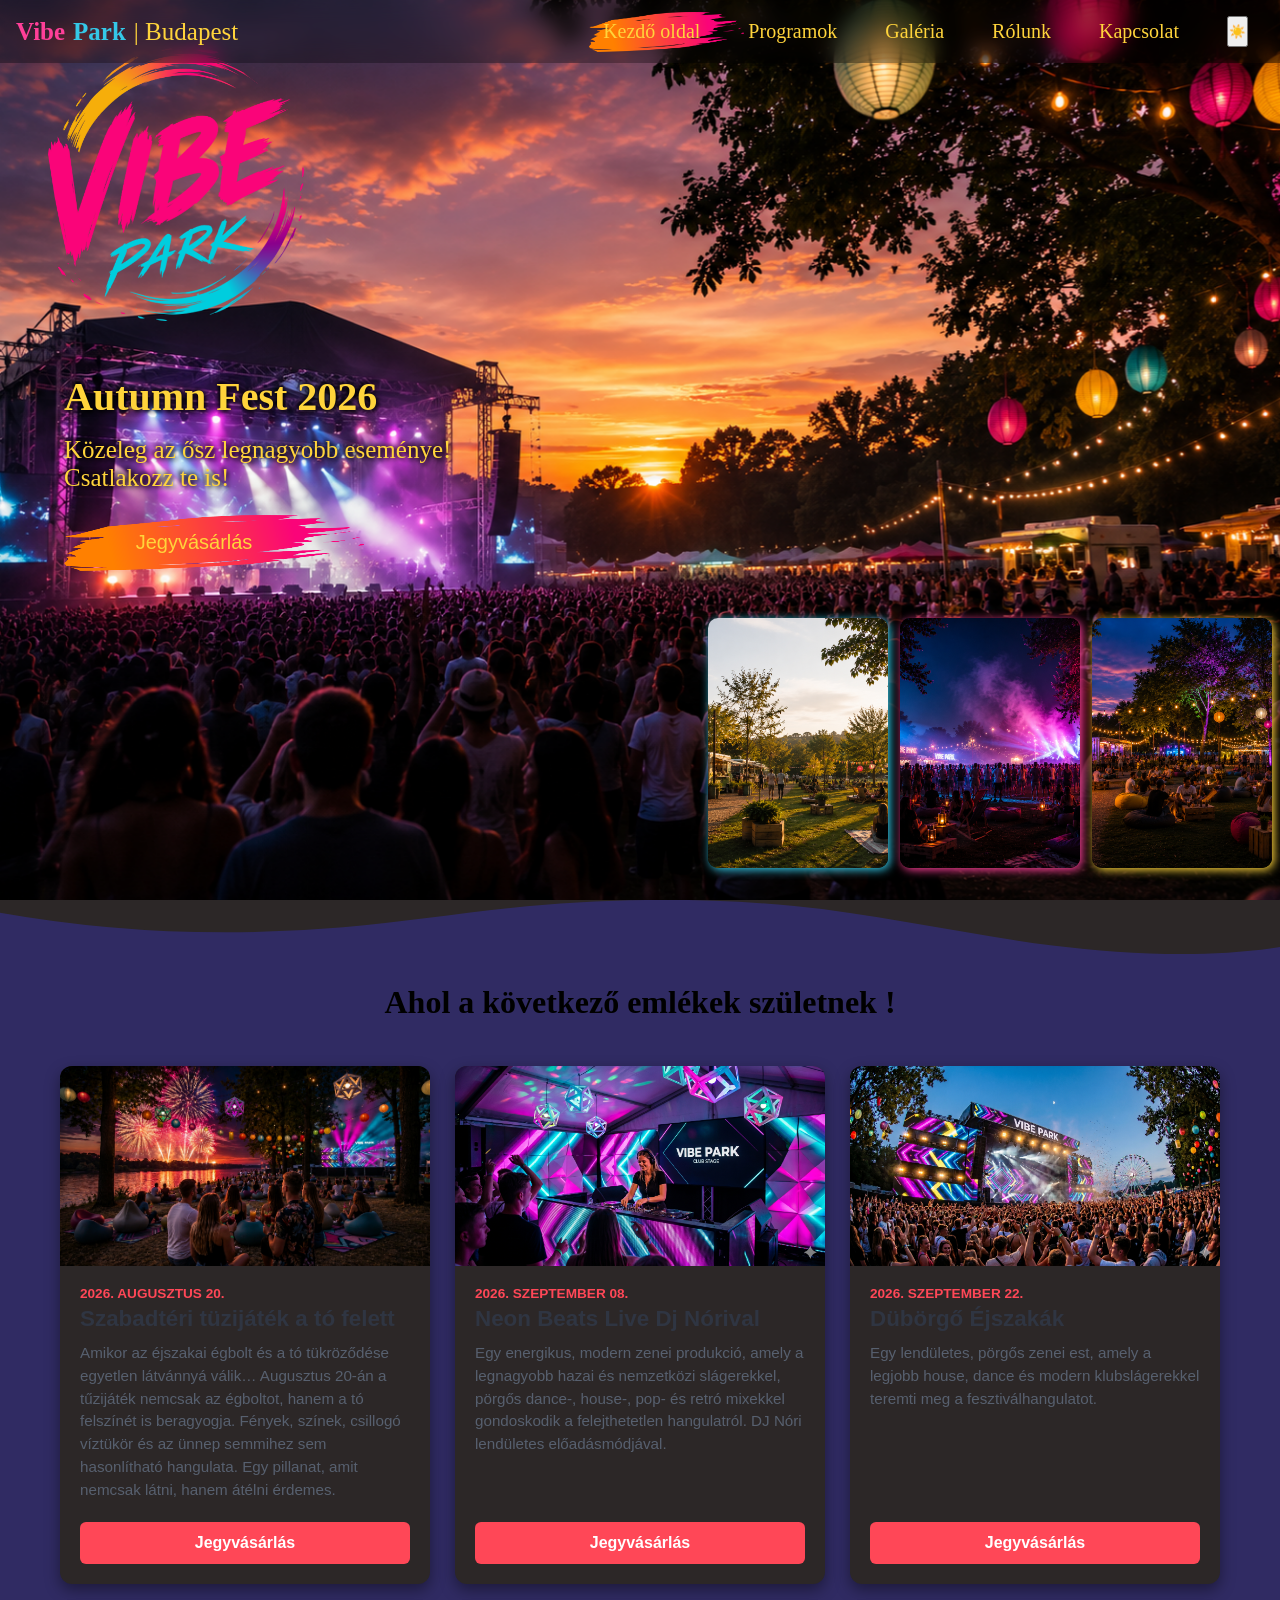
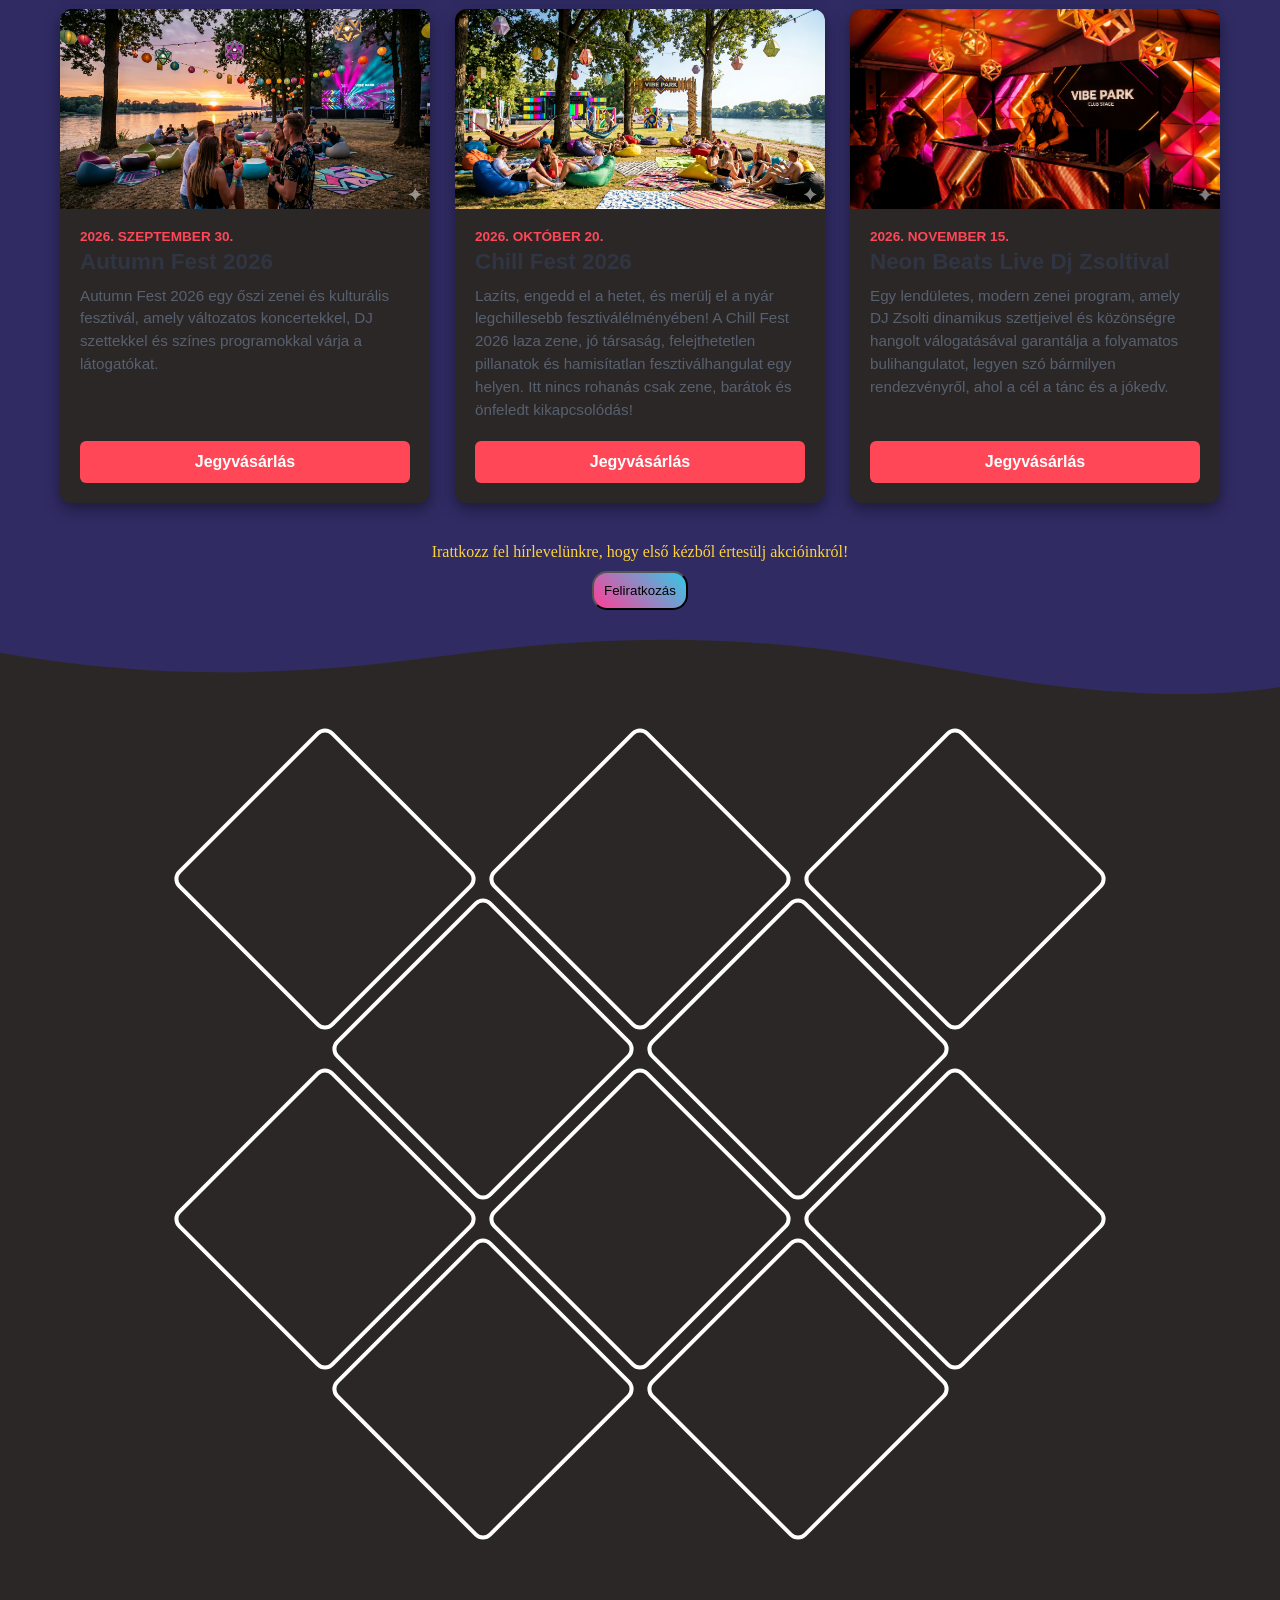
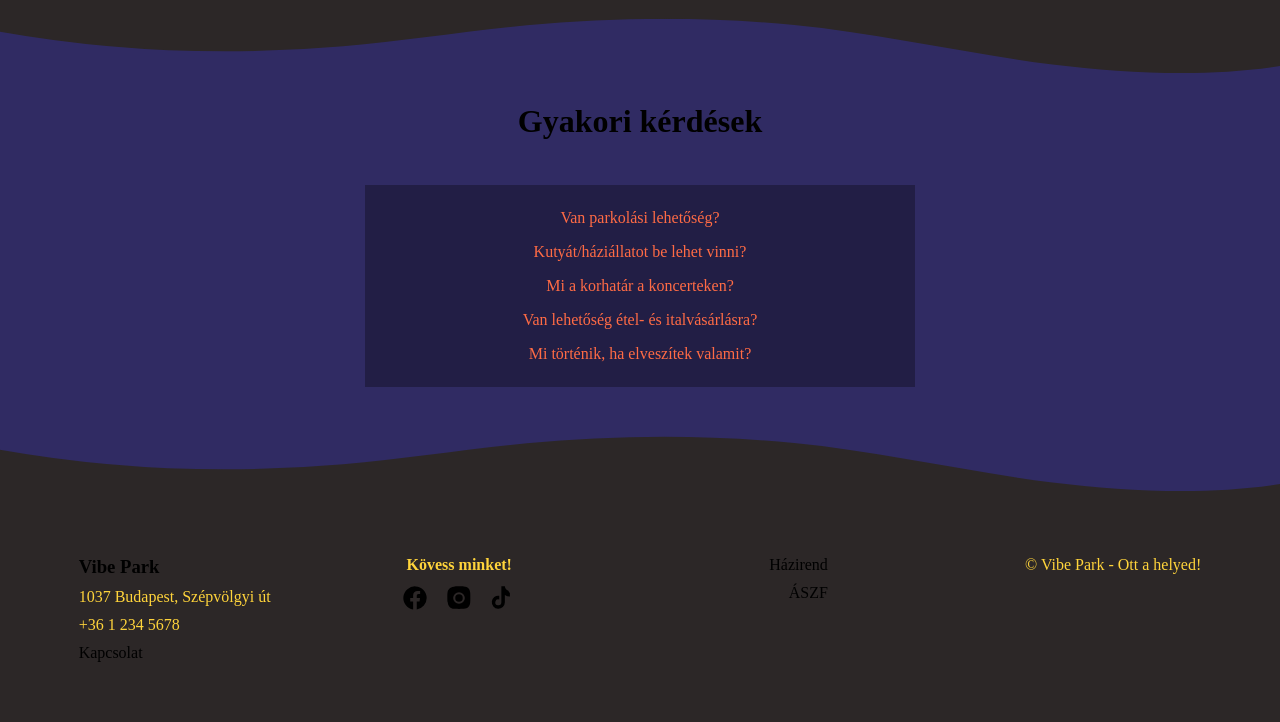
==== commit 0ddb8b6d: "egységesített sötét és világos mód a főoldalom a tartalom és a hullámok" ====
--- a/index.html
+++ b/index.html
@@ -345,7 +345,7 @@
 
         <h1 style="margin: 25px; text-align: center;">Gyakori kérdések</h1>
 
-        <section style="padding: 20px;">
+        <section style="padding: 20px; padding-bottom: 50px;">
         
             <div class="faq">
                 <div class="kerdes">Van parkolási lehetőség?</div>
--- a/style/main.css
+++ b/style/main.css
@@ -18,6 +18,7 @@
     
     /*világosmód váltáshoz színek*/
         --background: #302b63;
+        --gallery: #2c2727;
         --nav-background: #000;
         --nav-text: #fff;
         --nav-background: rgba(0, 0, 0, 0.3);
@@ -161,7 +162,7 @@
 }
 
 .site-footer {
-    background: #2c2727;
+    background: var(--gallery);
     display: flex;
     justify-content: space-evenly;
     align-items: flex-start;
@@ -258,6 +259,7 @@
 
 body.light-mode {
     --background: #f5f5f5;
+    --gallery: #302b63;
     --surface-color: #ffffff;
     --text-color: #222222;
     --muted-text: #666666;
--- a/style/gallery.css
+++ b/style/gallery.css
@@ -5,7 +5,7 @@
 }
 
 .hex-gallery {
-    background: #2c2727;
+    background: var(--gallery);
     --cell-size: 220px;
     --column-gap: 95px;
     --row-offset: -50px;
--- a/style/koncert.css
+++ b/style/koncert.css
@@ -7,7 +7,6 @@
 /* Fő rács elrendezés */
 .koncertek-grid {
     display: grid;
-    background: #302b63;
     grid-template-columns: repeat(auto-fit, minmax(300px, 1fr));
     gap: 25px;
     padding: 20px;
@@ -21,7 +20,7 @@
     background-color: var(--kartya-background);
     border-radius: 12px;
     overflow: hidden;
-    box-shadow: 0 4px 15px rgba(0, 0, 0, 0.1);
+    box-shadow: 0 6px 15px rgba(0, 0, 0, 0.4);
     transition: transform 0.3s ease, box-shadow 0.3s ease;
     display: flex;
     flex-direction: column;
@@ -112,18 +111,18 @@
     height: 60px;
 }
 #first-divider{
-    background: #302b63;
+    background: var(--background);
 }
 #second-divider{
-    background: #2c2727;
+    background: var(--gallery);
 }
 
 .custom-shape-divider .shape-fill-first {
-    fill: #0f0e0e; 
+    fill: var(--gallery); 
 }
 .custom-shape-divider .shape-fill-second {
-    fill: #302b63; 
+    fill: var(--background); 
 }
 .custom-shape-divider .shape-fill-third {
-    fill: #2c2727; 
+    fill: var(--gallery); 
 }
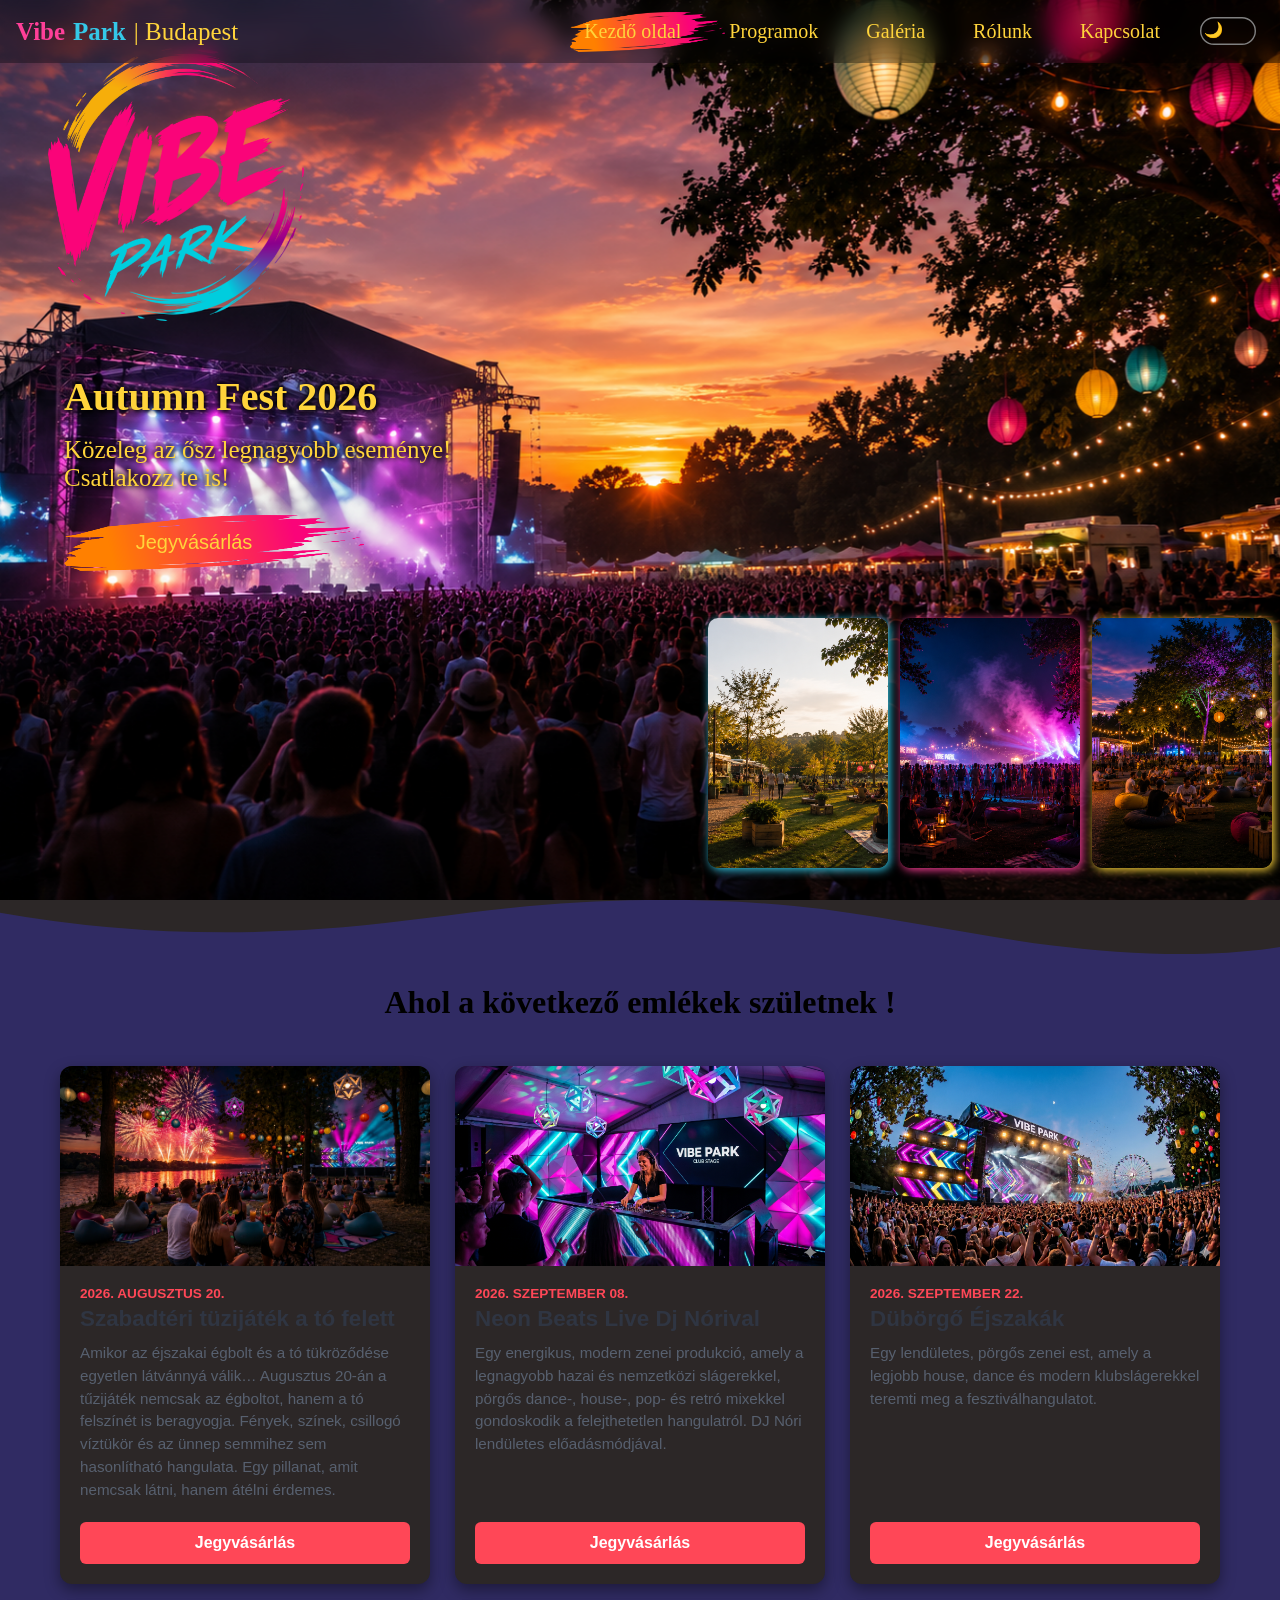
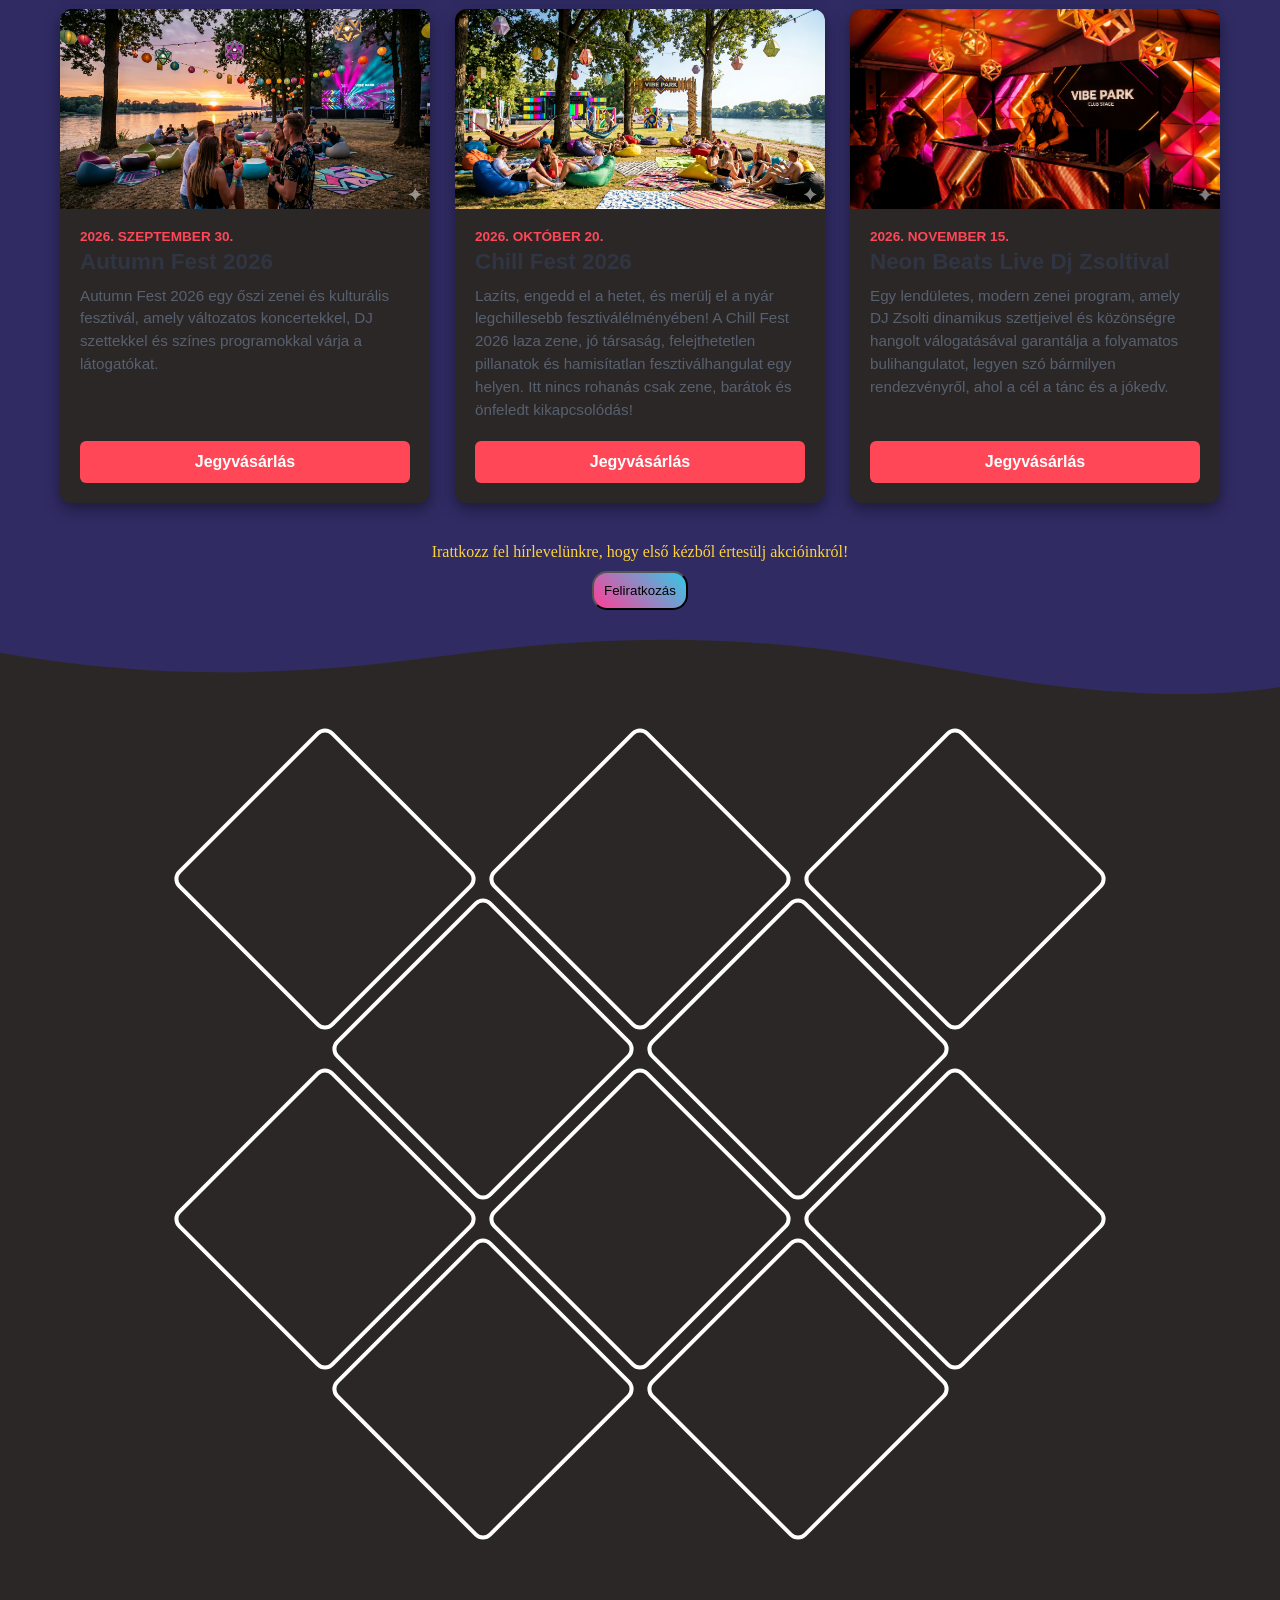
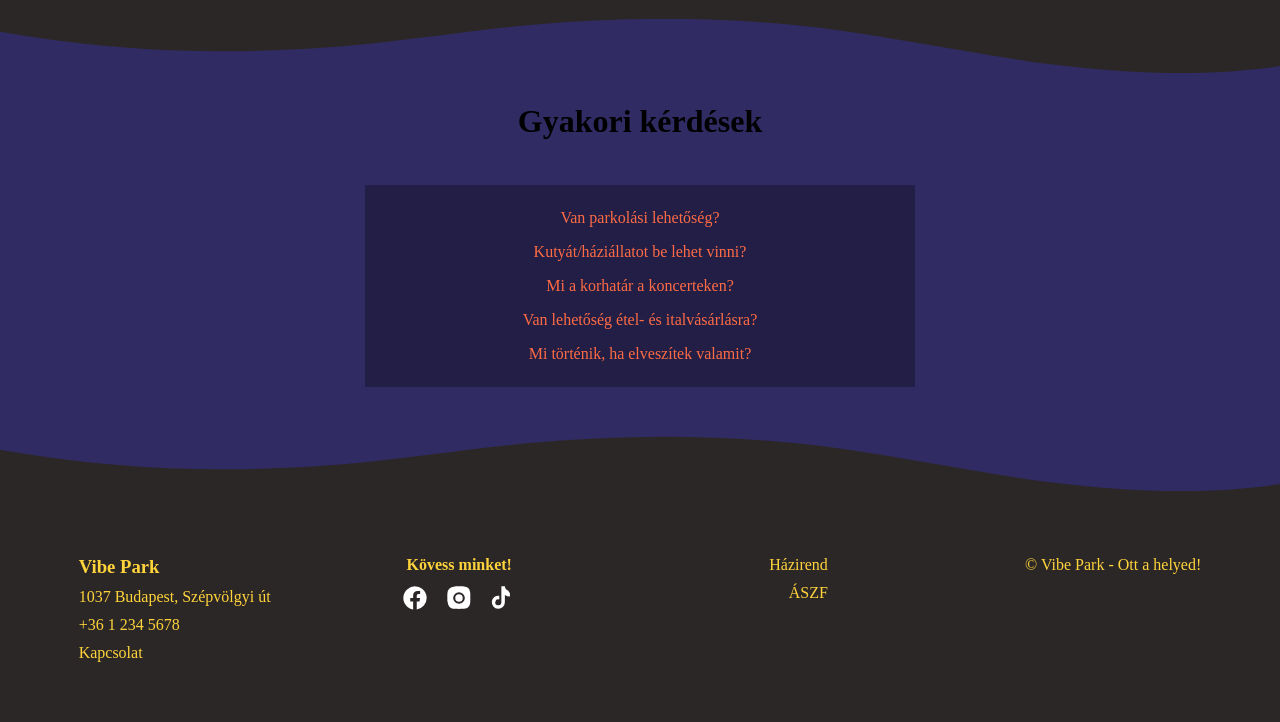
==== commit 94901381: "Világos mód Local storage és gomb módosítás. Fotter minden oldalra." ====
--- a/index.html
+++ b/index.html
@@ -64,7 +64,7 @@
                 <div class="img"></div>
                 <a class="nav-link" href="sites/kapcsolat.html">Kapcsolat</a>
             </li>
-            <button id="themeBtn">☀️</button>
+            <div id="themeBtn" class="theme-out"><div class="theme-in"></div></div>
         </ul>
     </nav>
 
@@ -391,13 +391,13 @@
         <div class="footer-social">
             <p class="footer-heading">Kövess minket!</p>
             <div class="social-icons">
-                <a href="https://facebook.com/vibepark" target="_blank" rel="noopener" aria-label="Facebook">
+                <a href="https://facebook.com/vibepark" target="_blank" rel="noopener" aria-label="Facebook" style="color: white;">
                     <svg viewBox="0 0 24 24" width="28" height="28"><path fill="currentColor" d="M22 12a10 10 0 1 0-11.6 9.9v-7H7.9V12h2.5V9.8c0-2.5 1.5-3.9 3.8-3.9 1.1 0 2.2.2 2.2.2v2.4h-1.3c-1.2 0-1.6.8-1.6 1.6V12h2.8l-.4 2.9h-2.4v7A10 10 0 0 0 22 12z"/></svg>
                 </a>
-                <a href="https://instagram.com/vibepark" target="_blank" rel="noopener" aria-label="Instagram">
+                <a href="https://instagram.com/vibepark" target="_blank" rel="noopener" aria-label="Instagram" style="color: white;">
                     <svg viewBox="0 0 24 24" width="28" height="28"><path fill="currentColor" d="M12 2c2.7 0 3.1 0 4.1.1 1 .1 1.7.2 2.3.5.6.2 1.1.6 1.6 1.1.5.5.8.9 1.1 1.6.2.6.4 1.3.5 2.3.1 1 .1 1.4.1 4.1s0 3.1-.1 4.1c-.1 1-.2 1.7-.5 2.3-.2.6-.6 1.1-1.1 1.6-.5.5-.9.8-1.6 1.1-.6.2-1.3.4-2.3.5-1 .1-1.4.1-4.1.1s-3.1 0-4.1-.1c-1-.1-1.7-.2-2.3-.5a4.4 4.4 0 0 1-1.6-1.1 4.4 4.4 0 0 1-1.1-1.6c-.2-.6-.4-1.3-.5-2.3C2 15.1 2 14.7 2 12s0-3.1.1-4.1c.1-1 .2-1.7.5-2.3.2-.6.6-1.1 1.1-1.6.5-.5.9-.8 1.6-1.1.6-.2 1.3-.4 2.3-.5C8.9 2 9.3 2 12 2zm0 5a5 5 0 1 0 0 10 5 5 0 0 0 0-10zm0 8.2a3.2 3.2 0 1 1 0-6.4 3.2 3.2 0 0 1 0 6.4zm5.2-8.4a1.2 1.2 0 1 1 0-2.4 1.2 1.2 0 0 1 0 2.4z"/></svg>
                 </a>
-                <a href="https://tiktok.com/@vibepark" target="_blank" rel="noopener" aria-label="TikTok">
+                <a href="https://tiktok.com/@vibepark" target="_blank" rel="noopener" aria-label="TikTok" style="color: white;">
                     <svg viewBox="0 0 24 24" width="28" height="28"><path fill="currentColor" d="M16.6 5.8a4.3 4.3 0 0 1-3-3.8h-3v13.7a2.6 2.6 0 1 1-1.8-2.5v-3.1a5.6 5.6 0 1 0 4.8 5.6V9.4a7.3 7.3 0 0 0 4.3 1.4V7.7a4.3 4.3 0 0 1-1.3-1.9z"/></svg>
                 </a>
             </div>
@@ -409,7 +409,7 @@
         </div>
 
         <br>
-        <p> &copy; Vibe Park - Ott a helyed! </p>
+        <p class="footer-jogved"> &copy; Vibe Park - Ott a helyed! </p>
         
     </footer>
         
--- a/style/main.css
+++ b/style/main.css
@@ -19,9 +19,6 @@
     /*világosmód váltáshoz színek*/
         --background: #302b63;
         --gallery: #2c2727;
-        --nav-background: #000;
-        --nav-text: #fff;
-        --nav-background: rgba(0, 0, 0, 0.3);
         --hero-text: var(--text-color);
         --ticket-color: var(--text-color);
         --kartya-background: #2c2727;
@@ -193,6 +190,7 @@
 .footer-contact,
 .footer-social,
 .footer-legal {
+    color: #ffd43b;
     display: flex;
     flex-direction: column;
     gap: 10px;
@@ -207,6 +205,7 @@
 .footer-heading {
     margin: 0;
     font-weight: bold;
+    color: #ffd43b;
 }
 
 .social-icons {
@@ -215,7 +214,6 @@
 }
 
 .social-icons a {
-    color: inherit;
     display: flex;
 }
 
@@ -226,7 +224,7 @@
 
 .footer-contact a,
 .footer-legal a {
-    color: inherit;
+    color: #ffd43b;
     text-decoration: none;
 }
 
@@ -235,7 +233,10 @@
 .social-icons a:hover {
     opacity: 0.7;
 }
-
+.footer-jogved,
+.footer-address{
+    color: #ffd43b;
+}
 @media (max-width: 700px) {
     .site-footer {
         flex-direction: column;
@@ -264,10 +265,6 @@
     --text-color: #222222;
     --muted-text: #666666;
     --title-color: #302b63;
-    --text-hover: #ff3f98;
-    --nav-text: #222;
-    --nav-background: rgba(223, 223, 232, 0.5);
-    --hero-text: red;
     /*Programok*/
         --ticket-color: red;
         --kartya-background: #F0EFFD;
@@ -300,3 +297,25 @@
         --guideP-color: black;
         --locguide-background: #DFDFE8;
 }
+.theme-out{
+    margin-top: 5px;
+    height: 20px;
+    width: 40px;
+    border: solid 1px grey;
+    border-radius: 10px;
+    position: relative;
+    scale: 1.4;
+}
+.theme-in{
+    position: absolute;
+    left: 2px;
+    top: 2px;
+    height: 14px;
+    width: 14px;
+    transition: all 0.2s ease;
+
+    font-size: 11px;
+}
+.theme-in.on{
+    left: 22px;
+}
--- a/style/hero.css
+++ b/style/hero.css
@@ -65,8 +65,7 @@
     flex-direction: column;
 
     padding-left: 4rem;
-    color: white;
-    color: var(--hero-text);
+    color: #ffd43b;
     text-shadow: -2px -2px 4px rgb(0, 0, 0), 2px 2px 4px rgb(0, 0, 0);
 }
 .hero-disc h1{
@@ -99,15 +98,15 @@
 }
 .elsohero{
     transform: translateX(-30rem);
-    box-shadow: 2px 2px 10px var(--surface-color);
+    box-shadow: 2px 2px 10px #34c8e8;
 }
 .masodikhero{
     transform: translateX(-17rem);
-    box-shadow: 2px 2px 10px var(--primary-color);
+    box-shadow: 2px 2px 10px #ff3f98;
 }
 .harmadikhero{
     transform: translateX(-4rem);
-    box-shadow: 2px 2px 10px var(--text-color);
+    box-shadow: 2px 2px 10px #ffd43b;
 }
 @media (max-height: 580px){
     .elsohero,
@@ -162,7 +161,7 @@
     padding-right: 4rem;
     height: 70px;
     border: none;
-    color: var(--ticket-color);
+    color: #ffd43b;
     font-size: 20px;
     background-color: transparent;
     background-image: url(../img/hoverbrush/hoverbrush.png);
--- a/style/menu.css
+++ b/style/menu.css
@@ -1,7 +1,7 @@
 .nav-toggler{
     position: absolute;
     top: 5px;
-    color: var(--text-color);
+    color: #ffd43b;
     right: 10px;
     width: 50px;
     height: 50px;
@@ -17,7 +17,7 @@
     height: 3px;
     border-radius: 3px;
     width: 30px;
-    background-color: var(--text-color);
+    background-color: #ffd43b;
 }
 .navbar-toggler-icon{
     height: 50px;
@@ -59,7 +59,7 @@
     width: 100%;
     flex-direction: row;
     justify-content: space-between;
-    background: var(--nav-background);
+    background: rgba(0, 0, 0, 0.3);
     position: fixed;
     z-index: 1000;
     width: 100%;
@@ -75,7 +75,7 @@
     font-size: 25px;
     padding-left: 1rem;
     text-decoration: none;
-    color: var(--text-color);
+    color: #ffd43b;
 }
 .nav-list{
     width: 75%;
@@ -125,7 +125,7 @@
 .nav-link{
     position: relative;
     text-decoration: none;
-    color: var(--text-color);
+    color: #ffd43b;
     font-size: 20px;
     z-index: 100;
     transition: color 0.3s ease;
